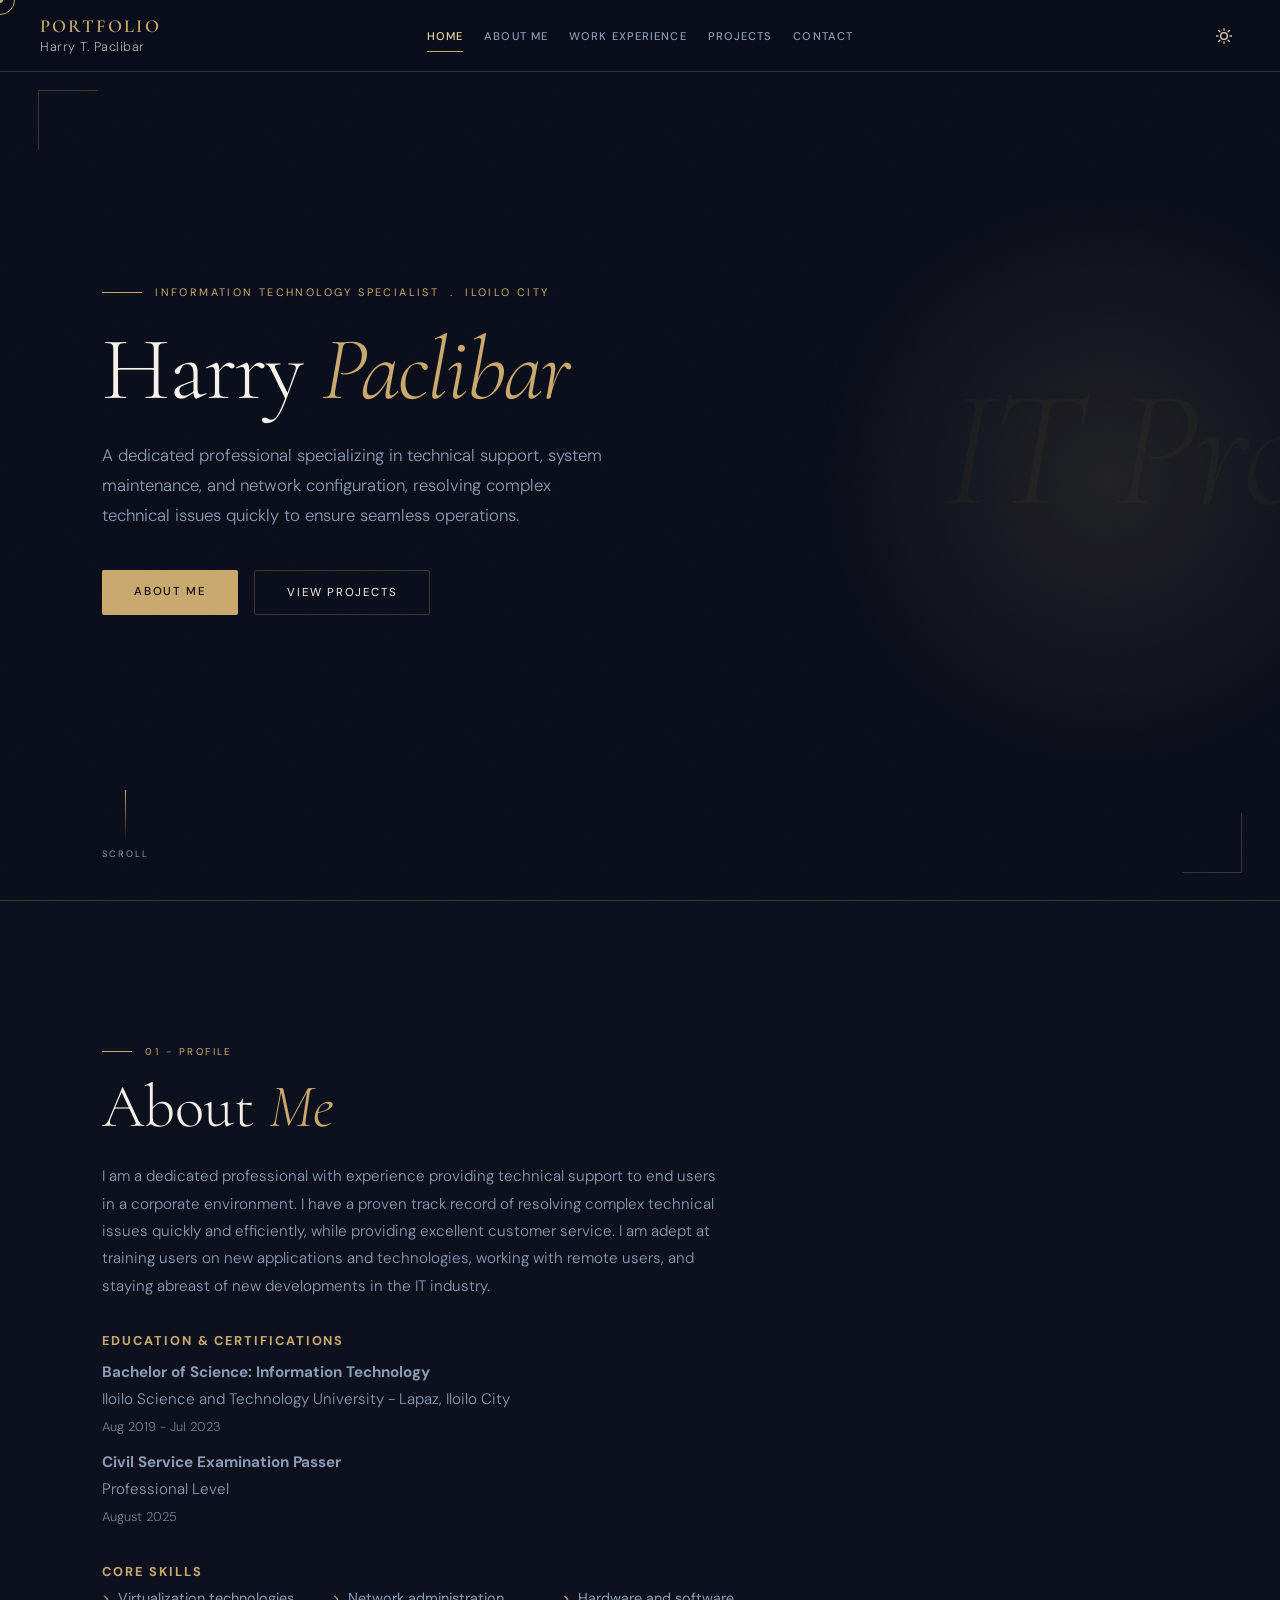
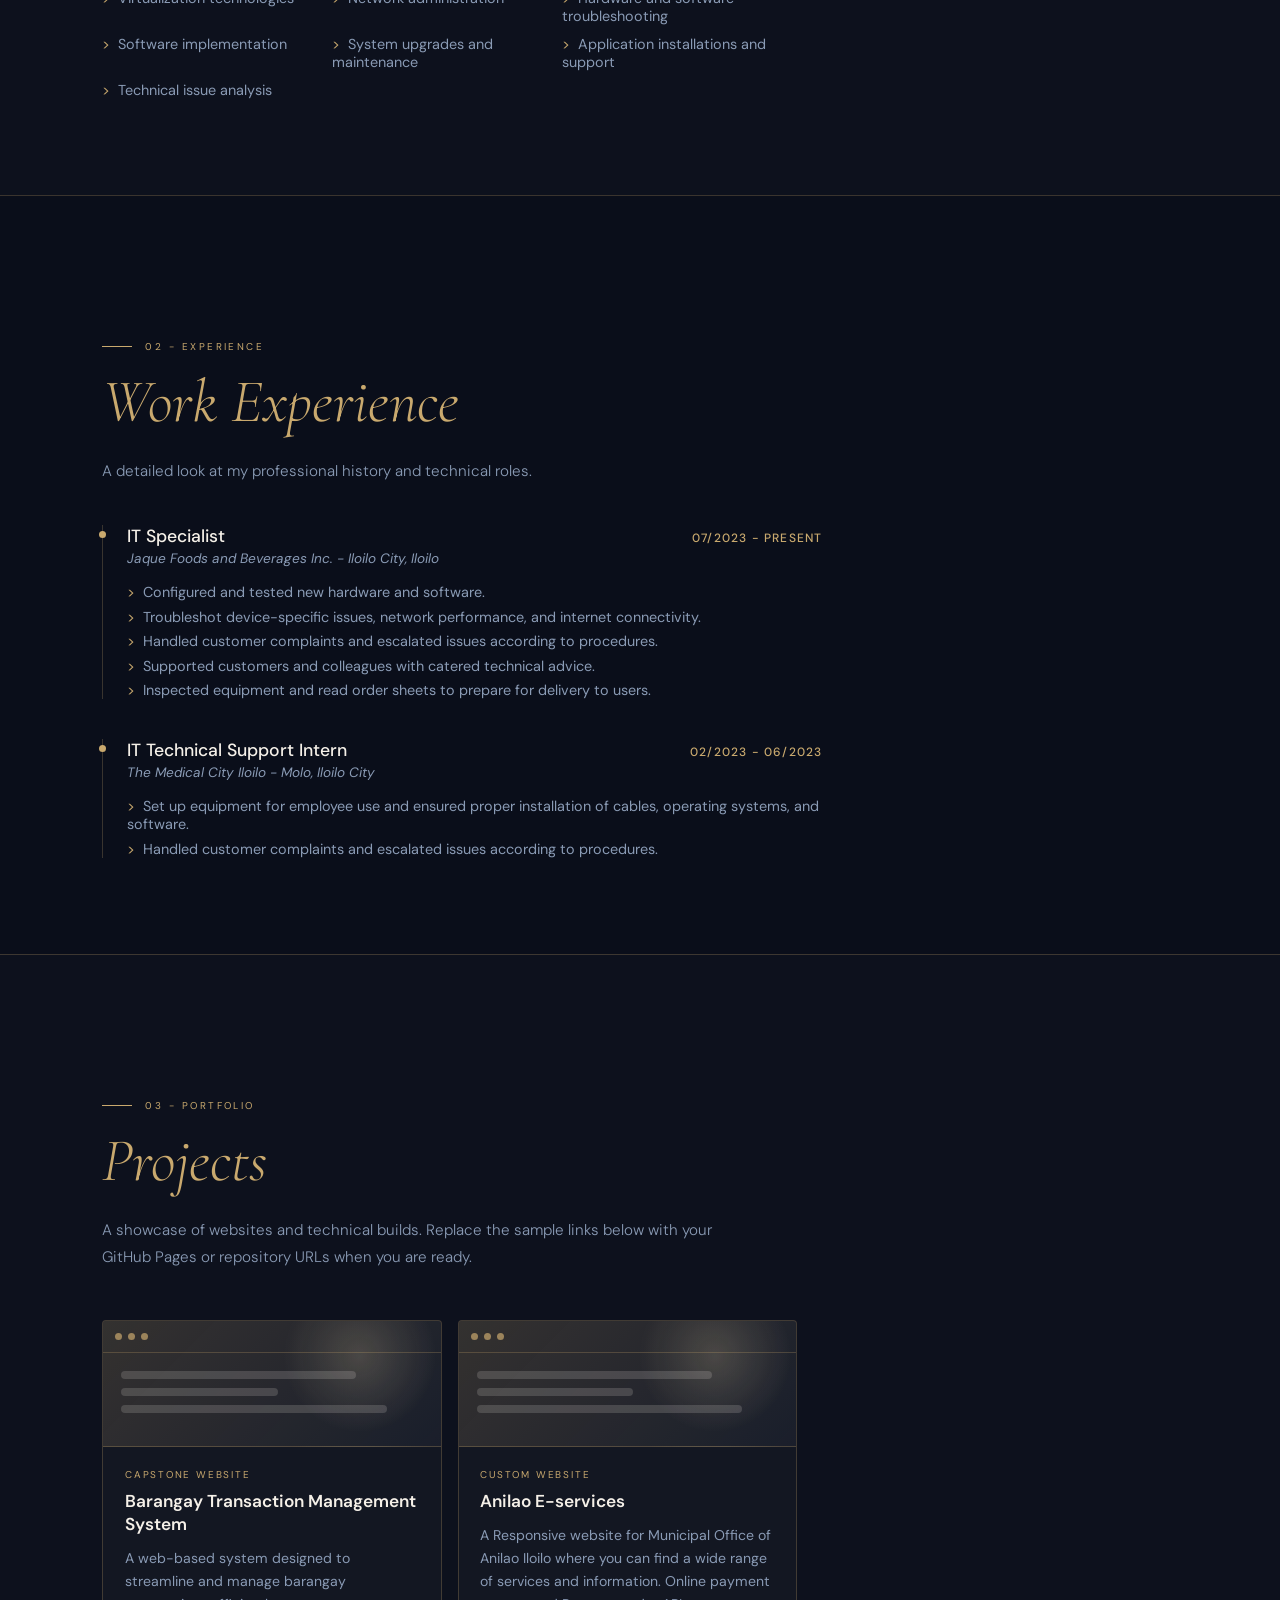
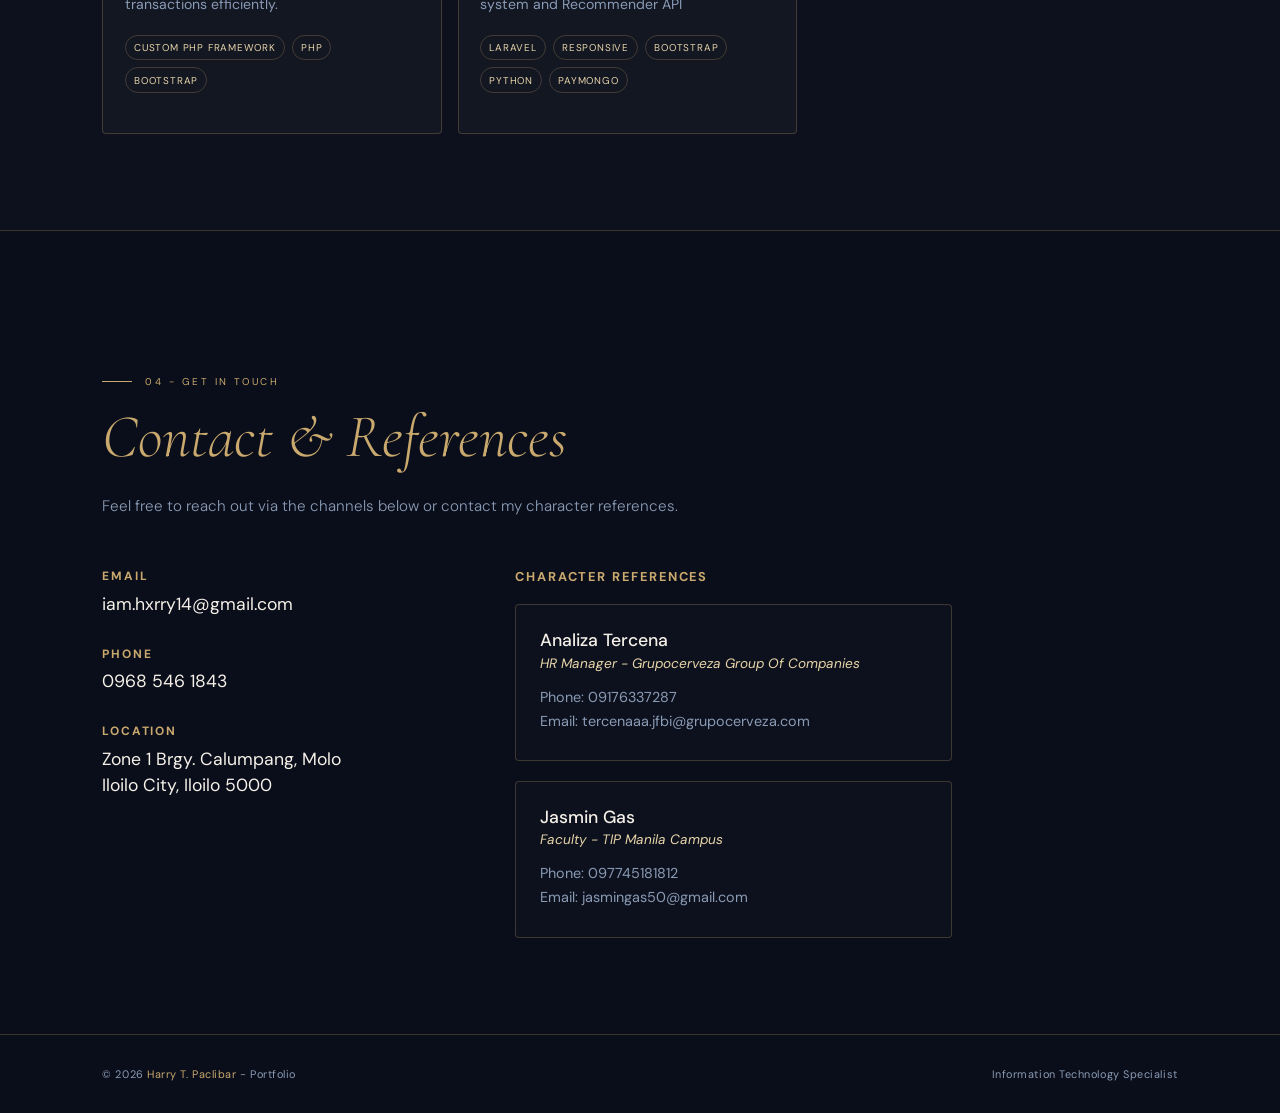
==== index.html @ 4acdf37c "Update Project section added some of my projects on the project section of my portfolio" ====
<!DOCTYPE html>
<html lang="en">
<head>
  <meta charset="UTF-8" />
  <meta name="viewport" content="width=device-width, initial-scale=1.0" />
  <title>Portfolio - Paclibar, Harry T.</title>
  <link rel="preconnect" href="https://fonts.googleapis.com">
  <link rel="preconnect" href="https://fonts.gstatic.com" crossorigin>
  <link href="https://fonts.googleapis.com/css2?family=Cormorant+Garamond:ital,wght@0,300;0,400;0,600;1,300;1,400&family=DM+Sans:wght@300;400;500;600&display=swap" rel="stylesheet" />
  <style>
    *, *::before, *::after { margin: 0; padding: 0; box-sizing: border-box; }

    :root {
      --navy: #0a0e1a;
      --deep: #111827;
      --gold: #c9a96e;
      --gold-lt: #e8d5aa;
      --cream: #f5f0e8;
      --muted: #8a9bb5;
      --line: rgba(201,169,110,0.25);
      --nav-bg: rgba(10,14,26,0.92);
      --drop-bg: rgba(13,18,32,0.98);
      --dropdown-hover: rgba(201,169,110,0.06);
      --mob-nav-bg: rgba(7,11,22,0.99);
      --nav-link-border: rgba(201,169,110,0.07);
      --mobile-drop-bg: rgba(255,255,255,0.025);
      --hero-glow: rgba(201,169,110,0.12);
      --bg-text: rgba(201,169,110,0.04);
      --btn-shadow: rgba(201,169,110,0.25);
      --sec-alt-bg: rgba(255,255,255,0.016);
      --card-bg: rgba(255,255,255,0.028);
      --nav-h: 72px;
    }

    [data-theme="light"] {
      --navy: #e8dcf5;
      --deep: #d9c8eb;
      --gold: #7b4bc4;
      --gold-lt: #9f75e3;
      --cream: #2d2442;
      --muted: #5b4e70;
      --line: rgba(123,75,196,0.25);
      --nav-bg: rgba(232,220,245,0.92);
      --drop-bg: rgba(240,230,250,0.98);
      --dropdown-hover: rgba(123,75,196,0.08);
      --mob-nav-bg: rgba(232,220,245,0.99);
      --nav-link-border: rgba(123,75,196,0.15);
      --mobile-drop-bg: rgba(123,75,196,0.04);
      --hero-glow: rgba(123,75,196,0.2);
      --bg-text: rgba(123,75,196,0.08);
      --btn-shadow: rgba(123,75,196,0.3);
      --sec-alt-bg: rgba(123,75,196,0.04);
      --card-bg: rgba(255,255,255,0.36);
    }

    html { scroll-behavior: smooth; }

    body {
      font-family: 'DM Sans', sans-serif;
      background: var(--navy);
      color: var(--cream);
      overflow-x: hidden;
      cursor: none;
      transition: background-color 0.4s ease, color 0.4s ease;
    }

    @media (pointer: fine) {
      .cursor-dot, .cursor-ring {
        position: fixed;
        top: 0;
        left: 0;
        border-radius: 50%;
        pointer-events: none;
        z-index: 9999;
        transform: translate(-50%, -50%);
        transition: transform .08s ease, opacity .3s, background 0.4s, border-color 0.4s;
      }
      .cursor-dot { width: 6px; height: 6px; background: var(--gold); }
      .cursor-ring {
        width: 30px;
        height: 30px;
        border: 1.5px solid var(--gold);
        transition: transform .18s ease, width .2s, height .2s, opacity .3s, border-color 0.4s;
      }
    }

    @media (pointer: coarse) {
      body { cursor: auto; }
      .cursor-dot, .cursor-ring { display: none; }
    }

    body::before {
      content: '';
      position: fixed;
      inset: 0;
      z-index: 0;
      background-image: url("data:image/svg+xml,%3Csvg viewBox='0 0 256 256' xmlns='http://www.w3.org/2000/svg'%3E%3Cfilter id='n'%3E%3CfeTurbulence type='fractalNoise' baseFrequency='0.9' numOctaves='4' stitchTiles='stitch'/%3E%3C/filter%3E%3Crect width='100%25' height='100%25' filter='url(%23n)' opacity='0.04'/%3E%3C/svg%3E");
      background-size: 200px 200px;
      pointer-events: none;
      opacity: .5;
    }

    nav {
      position: fixed;
      top: 0;
      left: 0;
      right: 0;
      z-index: 100;
      display: flex;
      align-items: center;
      justify-content: space-between;
      padding: 0 2.5rem;
      height: var(--nav-h);
      background: var(--nav-bg);
      backdrop-filter: blur(20px);
      -webkit-backdrop-filter: blur(20px);
      border-bottom: 1px solid var(--line);
      transition: box-shadow .3s, background-color 0.4s, border-color 0.4s;
      gap: 1rem;
    }

    nav.scrolled { box-shadow: 0 4px 40px rgba(0,0,0,.08); }

    .nav-logo {
      text-decoration: none;
      display: flex;
      flex-direction: column;
      justify-content: center;
      line-height: 1.3;
      flex: 1;
      flex-shrink: 0;
    }

    .nav-logo .logo-course {
      font-family: 'Cormorant Garamond', serif;
      font-size: 1.15rem;
      font-weight: 600;
      letter-spacing: .12em;
      color: var(--gold);
      text-transform: uppercase;
      transition: color 0.4s;
    }

    .nav-logo .logo-title {
      font-size: .8rem;
      font-weight: 300;
      letter-spacing: .04em;
      color: var(--cream);
      opacity: .7;
      white-space: nowrap;
      overflow: hidden;
      text-overflow: ellipsis;
      max-width: 360px;
      transition: color 0.4s;
    }

    .nav-links {
      display: flex;
      align-items: center;
      justify-content: center;
      list-style: none;
      gap: 0;
    }

    .nav-links li { position: relative; }

    .nav-links a, .nav-links button {
      font-family: 'DM Sans', sans-serif;
      font-size: .7rem;
      font-weight: 500;
      letter-spacing: .1em;
      text-transform: uppercase;
      text-decoration: none;
      color: var(--muted);
      background: none;
      border: none;
      padding: .5rem .65rem;
      cursor: none;
      transition: color .25s;
      white-space: nowrap;
      display: flex;
      align-items: center;
      gap: .28rem;
    }

    .nav-links a:hover, .nav-links button:hover, .nav-links a.active { color: var(--gold-lt); }

    .nav-links a::after {
      content: '';
      position: absolute;
      bottom: -1px;
      left: .65rem;
      right: .65rem;
      height: 1px;
      background: var(--gold);
      transform: scaleX(0);
      transform-origin: left;
      transition: transform .3s ease, background 0.4s;
    }

    .nav-links a:hover::after, .nav-links a.active::after { transform: scaleX(1); }

    .nav-actions {
      display: flex;
      align-items: center;
      justify-content: flex-end;
      gap: 1rem;
      flex: 1;
    }

    .theme-toggle {
      background: none;
      border: none;
      color: var(--gold-lt);
      cursor: none;
      display: flex;
      align-items: center;
      justify-content: center;
      padding: .5rem;
      border-radius: 50%;
      transition: all .3s ease;
      -webkit-tap-highlight-color: transparent;
    }

    .theme-toggle:hover { color: var(--gold); background: var(--dropdown-hover); }
    [data-theme="light"] .sun-icon { display: none; }
    [data-theme="light"] .moon-icon { display: block; }
    :root:not([data-theme="light"]) .sun-icon { display: block; }
    :root:not([data-theme="light"]) .moon-icon { display: none; }

    .hamburger {
      display: none;
      flex-direction: column;
      gap: 5px;
      cursor: none;
      padding: .6rem .4rem;
      background: none;
      border: none;
      flex-shrink: 0;
      -webkit-tap-highlight-color: transparent;
    }

    .hamburger span {
      display: block;
      width: 24px;
      height: 1.5px;
      background: var(--gold-lt);
      transition: all .3s ease, background 0.4s;
    }

    .hamburger.open span:nth-child(1) { transform: translateY(6.5px) rotate(45deg); }
    .hamburger.open span:nth-child(2) { opacity: 0; transform: scaleX(0); }
    .hamburger.open span:nth-child(3) { transform: translateY(-6.5px) rotate(-45deg); }

    #home {
      position: relative;
      z-index: 1;
      min-height: 100vh;
      display: flex;
      flex-direction: column;
      justify-content: center;
      align-items: flex-start;
      padding: 0 8vw;
      overflow: hidden;
    }

    #home::after {
      content: '';
      position: absolute;
      top: 20%;
      right: -10%;
      width: 600px;
      height: 600px;
      background: radial-gradient(circle, var(--hero-glow) 0%, transparent 70%);
      border-radius: 50%;
      pointer-events: none;
      animation: float 8s ease-in-out infinite;
      transition: background 0.4s;
    }

    @keyframes float {
      0%, 100% { transform: translateY(0); }
      50% { transform: translateY(-30px); }
    }

    .hero-bg-text {
      position: absolute;
      right: -2vw;
      top: 50%;
      transform: translateY(-50%);
      font-family: 'Cormorant Garamond', serif;
      font-size: clamp(5rem, 13vw, 14rem);
      font-weight: 300;
      font-style: italic;
      color: var(--bg-text);
      white-space: nowrap;
      pointer-events: none;
      user-select: none;
      letter-spacing: -.02em;
      line-height: 1;
      transition: color 0.4s;
    }

    .hero-tag, .section-label {
      font-size: .68rem;
      letter-spacing: .22em;
      text-transform: uppercase;
      color: var(--gold);
      display: flex;
      align-items: center;
      gap: .8rem;
      transition: color 0.4s;
    }

    .hero-tag {
      margin-bottom: 1.5rem;
      opacity: 0;
      animation: fadeUp .8s .4s forwards;
    }

    .hero-tag::before, .section-label::before {
      content: '';
      display: block;
      width: 40px;
      height: 1px;
      background: var(--gold);
      transition: background 0.4s;
    }

    .section-label {
      font-size: .62rem;
      letter-spacing: .25em;
      margin-bottom: 1rem;
    }

    .section-label::before { width: 30px; }

    .hero-name {
      font-family: 'Cormorant Garamond', serif;
      font-size: clamp(3rem, 7vw, 6.5rem);
      font-weight: 300;
      line-height: 1.05;
      letter-spacing: -.02em;
      opacity: 0;
      animation: fadeUp .9s .55s forwards;
    }

    .hero-name em, .section-title em { font-style: italic; color: var(--gold); transition: color 0.4s; }

    .hero-sub, .section-body {
      color: var(--muted);
      font-weight: 300;
      line-height: 1.8;
      transition: color 0.4s;
    }

    .hero-sub {
      font-size: clamp(.88rem, 1.5vw, 1.05rem);
      margin-top: 1.4rem;
      max-width: 520px;
      opacity: 0;
      animation: fadeUp .9s .7s forwards;
    }

    .hero-cta {
      margin-top: 2.5rem;
      display: flex;
      gap: 1rem;
      flex-wrap: wrap;
      opacity: 0;
      animation: fadeUp .9s .85s forwards;
    }

    .btn-primary, .btn-ghost, .project-link {
      font-family: 'DM Sans', sans-serif;
      font-size: .72rem;
      letter-spacing: .14em;
      text-transform: uppercase;
      text-decoration: none;
      border-radius: 2px;
      transition: all .3s;
      cursor: none;
      -webkit-tap-highlight-color: transparent;
    }

    .btn-primary, .btn-ghost { padding: .85rem 2rem; }
    .btn-primary { background: var(--gold); color: var(--navy); font-weight: 500; }
    .btn-primary:hover { background: var(--gold-lt); transform: translateY(-2px); box-shadow: 0 8px 30px var(--btn-shadow); }
    .btn-ghost { border: 1px solid var(--line); color: var(--cream); font-weight: 400; }
    .btn-ghost:hover { border-color: var(--gold); color: var(--gold); transform: translateY(-2px); }

    .scroll-hint {
      position: absolute;
      bottom: 2.5rem;
      left: 8vw;
      display: flex;
      flex-direction: column;
      align-items: center;
      gap: .5rem;
      opacity: 0;
      animation: fadeUp .8s 1.2s forwards;
    }

    .scroll-hint span {
      font-size: .58rem;
      letter-spacing: .2em;
      color: var(--muted);
      text-transform: uppercase;
      transition: color 0.4s;
    }

    .scroll-line {
      width: 1px;
      height: 50px;
      background: linear-gradient(to bottom, var(--gold), transparent);
      animation: scrollPulse 2s ease-in-out infinite;
      transition: background 0.4s;
    }

    @keyframes scrollPulse {
      0%, 100% { opacity: .4; }
      50% { opacity: 1; }
    }

    .corner {
      position: absolute;
      width: 60px;
      height: 60px;
      border-color: var(--line);
      border-style: solid;
      border-width: 0;
      transition: border-color 0.4s;
    }

    .corner-tl { top: 90px; left: 3vw; border-top-width: 1px; border-left-width: 1px; }
    .corner-br { bottom: 3vh; right: 3vw; border-bottom-width: 1px; border-right-width: 1px; }

    @keyframes fadeUp {
      from { opacity: 0; transform: translateY(24px); }
      to { opacity: 1; transform: translateY(0); }
    }

    section:not(#home) {
      position: relative;
      z-index: 1;
      min-height: 75vh;
      padding: 9rem 8vw 6rem;
      display: flex;
      flex-direction: column;
      justify-content: center;
      border-top: 1px solid var(--line);
      transition: border-color 0.4s;
    }

    section:nth-of-type(even) { background: var(--sec-alt-bg); transition: background 0.4s; }

    .section-title {
      font-family: 'Cormorant Garamond', serif;
      font-size: clamp(2rem, 5vw, 3.8rem);
      font-weight: 300;
      line-height: 1.1;
      color: var(--cream);
      transition: color 0.4s;
    }

    .section-body {
      font-size: .95rem;
      max-width: 620px;
      margin-top: 1.4rem;
    }

    .about-subsection { margin-top: 2rem; max-width: 680px; }

    .about-subheading {
      color: var(--gold);
      font-family: 'DM Sans', sans-serif;
      font-size: 0.8rem;
      letter-spacing: 0.15em;
      text-transform: uppercase;
      margin-bottom: 0.6rem;
      transition: color 0.4s;
    }

    .about-list {
      color: var(--muted);
      font-size: 0.9rem;
      list-style-type: none;
      display: grid;
      grid-template-columns: repeat(auto-fit, minmax(220px, 1fr));
      gap: 0.6rem;
      transition: color 0.4s;
    }

    .about-list li::before {
      content: '>';
      color: var(--gold);
      margin-right: 0.5rem;
    }

    .work-timeline {
      margin-top: 2.5rem;
      display: flex;
      flex-direction: column;
      gap: 2.5rem;
      max-width: 720px;
    }

    .work-item {
      border-left: 1px solid var(--line);
      padding-left: 1.5rem;
      position: relative;
      transition: border-color 0.4s;
    }

    .work-item::before {
      content: '';
      position: absolute;
      left: -4px;
      top: 6px;
      width: 7px;
      height: 7px;
      border-radius: 50%;
      background: var(--gold);
      transition: background 0.4s;
    }

    .work-header {
      display: flex;
      flex-wrap: wrap;
      justify-content: space-between;
      align-items: baseline;
      gap: 1rem;
      margin-bottom: 0.2rem;
    }

    .work-title {
      font-family: 'DM Sans', sans-serif;
      font-size: 1.1rem;
      color: var(--cream);
      font-weight: 500;
      transition: color 0.4s;
    }

    .work-date {
      font-size: 0.75rem;
      color: var(--gold);
      letter-spacing: 0.1em;
      text-transform: uppercase;
      font-weight: 500;
      transition: color 0.4s;
    }

    .work-company {
      font-size: 0.85rem;
      color: var(--muted);
      margin-bottom: 1rem;
      font-style: italic;
      transition: color 0.4s;
    }

    .work-tasks {
      list-style: none;
      color: var(--muted);
      font-size: 0.9rem;
      display: flex;
      flex-direction: column;
      gap: 0.4rem;
      transition: color 0.4s;
    }

    .work-tasks li::before { content: '>'; color: var(--gold); margin-right: 0.5rem; }

    .projects-intro {
      display: flex;
      flex-wrap: wrap;
      align-items: end;
      justify-content: space-between;
      gap: 1.5rem;
      max-width: 1050px;
    }

    .project-grid {
      width: 100%;
      max-width: 1050px;
      display: grid;
      grid-template-columns: repeat(3, minmax(0, 1fr));
      gap: 1rem;
      margin-top: 3rem;
    }

    .project-card {
      min-height: 320px;
      border: 1px solid var(--line);
      border-radius: 4px;
      background: var(--card-bg);
      overflow: hidden;
      display: flex;
      flex-direction: column;
      transition: border-color 0.35s, transform 0.35s, box-shadow 0.35s, background 0.4s;
    }

    .project-card:hover {
      transform: translateY(-5px);
      border-color: var(--gold);
      box-shadow: 0 18px 45px rgba(0,0,0,0.14);
    }

    .project-preview {
      min-height: 126px;
      border-bottom: 1px solid var(--line);
      position: relative;
      overflow: hidden;
      background:
        linear-gradient(135deg, rgba(201,169,110,0.18), rgba(138,155,181,0.06)),
        radial-gradient(circle at 76% 28%, rgba(232,213,170,0.2), transparent 28%);
    }

    [data-theme="light"] .project-preview {
      background:
        linear-gradient(135deg, rgba(123,75,196,0.16), rgba(91,78,112,0.08)),
        radial-gradient(circle at 76% 28%, rgba(159,117,227,0.22), transparent 28%);
    }

    .browser-bar {
      display: flex;
      gap: 6px;
      padding: 12px;
      border-bottom: 1px solid var(--line);
    }

    .browser-dot {
      width: 7px;
      height: 7px;
      border-radius: 50%;
      background: var(--gold);
      opacity: .7;
    }

    .project-lines {
      padding: 18px;
      display: grid;
      gap: 9px;
    }

    .project-lines span {
      display: block;
      height: 8px;
      border-radius: 999px;
      background: rgba(245,240,232,0.16);
    }

    [data-theme="light"] .project-lines span { background: rgba(45,36,66,0.14); }
    .project-lines span:nth-child(1) { width: 78%; }
    .project-lines span:nth-child(2) { width: 52%; }
    .project-lines span:nth-child(3) { width: 88%; }

    .project-content {
      padding: 1.35rem;
      display: flex;
      flex-direction: column;
      flex: 1;
    }

    .project-kicker {
      font-size: .62rem;
      letter-spacing: .18em;
      text-transform: uppercase;
      color: var(--gold);
      margin-bottom: .55rem;
    }

    .project-title {
      color: var(--cream);
      font-size: 1.08rem;
      font-weight: 600;
      margin-bottom: .65rem;
      line-height: 1.35;
      transition: color 0.4s;
    }

    .project-desc {
      color: var(--muted);
      font-size: .88rem;
      line-height: 1.65;
      flex: 1;
      transition: color 0.4s;
    }

    .project-tags {
      display: flex;
      flex-wrap: wrap;
      gap: .45rem;
      margin: 1.15rem 0;
    }

    .project-tags span {
      border: 1px solid var(--line);
      color: var(--gold-lt);
      font-size: .62rem;
      letter-spacing: .08em;
      text-transform: uppercase;
      padding: .32rem .5rem;
      border-radius: 999px;
    }

    .project-actions {
      display: flex;
      flex-wrap: wrap;
      gap: .75rem;
      margin-top: auto;
    }

    .project-link {
      padding: .65rem .85rem;
      border: 1px solid var(--line);
      color: var(--cream);
      font-size: .64rem;
    }

    .project-link:hover {
      border-color: var(--gold);
      color: var(--gold);
      transform: translateY(-2px);
    }

    .contact-grid {
      display: grid;
      gap: 3rem;
      margin-top: 3rem;
      max-width: 850px;
    }

    @media (min-width: 768px) {
      .contact-grid { grid-template-columns: 1fr 1.2fr; }
    }

    .contact-info {
      display: flex;
      flex-direction: column;
      gap: 1.8rem;
    }

    .contact-item {
      display: flex;
      flex-direction: column;
      gap: 0.4rem;
    }

    .contact-item strong {
      color: var(--gold);
      font-size: 0.75rem;
      letter-spacing: 0.15em;
      text-transform: uppercase;
      transition: color 0.4s;
    }

    .contact-item span, .contact-item a {
      color: var(--cream);
      font-size: 1.1rem;
      text-decoration: none;
      transition: color 0.4s;
      line-height: 1.5;
    }

    .contact-item a:hover { color: var(--gold-lt); }

    .references {
      display: flex;
      flex-direction: column;
      gap: 1.2rem;
    }

    .ref-card {
      padding: 1.5rem;
      border: 1px solid var(--line);
      border-radius: 4px;
      transition: border-color 0.4s, transform 0.3s, box-shadow 0.3s;
      background: var(--sec-alt-bg);
    }

    .ref-card:hover {
      border-color: var(--gold);
      transform: translateY(-3px);
      box-shadow: 0 10px 30px rgba(0,0,0,0.05);
    }

    .ref-name {
      color: var(--cream);
      font-family: 'DM Sans', sans-serif;
      font-size: 1.1rem;
      font-weight: 500;
      margin-bottom: 0.2rem;
      transition: color 0.4s;
    }

    .ref-title {
      color: var(--gold-lt);
      font-size: 0.85rem;
      font-style: italic;
      margin-bottom: 1rem;
      transition: color 0.4s;
    }

    .ref-detail {
      color: var(--muted);
      font-size: 0.9rem;
      margin-bottom: 0.4rem;
      transition: color 0.4s;
    }

    .ref-detail a { color: var(--muted); text-decoration: none; transition: color 0.4s; }
    .ref-detail a:hover { color: var(--gold); }

    footer {
      position: relative;
      z-index: 1;
      padding: 2rem 8vw;
      border-top: 1px solid var(--line);
      display: flex;
      justify-content: space-between;
      align-items: center;
      flex-wrap: wrap;
      gap: .75rem;
      transition: border-color 0.4s;
    }

    footer p {
      font-size: .68rem;
      color: var(--muted);
      letter-spacing: .05em;
      transition: color 0.4s;
    }

    .footer-gold { color: var(--gold); transition: color 0.4s; }

    @media (max-width: 1080px) {
      .project-grid { grid-template-columns: repeat(2, minmax(0, 1fr)); }
    }

    @media (max-width: 960px) {
      nav { padding: 0 1.25rem; }
      .nav-logo { flex: none; }
      .nav-logo .logo-title { max-width: 180px; }
      .nav-actions { flex: none; margin-left: auto; justify-content: flex-end; }
      .nav-links {
        position: absolute;
        top: var(--nav-h);
        left: 0;
        right: 0;
        flex-direction: column;
        align-items: stretch;
        background: var(--mob-nav-bg);
        backdrop-filter: blur(28px);
        -webkit-backdrop-filter: blur(28px);
        padding: 0.5rem 0 1.5rem;
        gap: 0;
        transform: translateY(-10px);
        opacity: 0;
        pointer-events: none;
        transition: transform .3s ease, opacity .3s ease, background 0.4s;
        border-bottom: 1px solid var(--line);
        box-shadow: 0 10px 40px rgba(0,0,0,0.1);
        max-height: calc(100vh - var(--nav-h));
        overflow-y: auto;
      }
      .nav-links.open {
        transform: translateY(0);
        opacity: 1;
        pointer-events: all;
      }
      .nav-links li { border-bottom: 1px solid var(--nav-link-border); transition: border-color 0.4s; }
      .nav-links a, .nav-links button {
        font-size: .82rem;
        padding: 1.05rem 1.8rem;
        cursor: pointer;
        width: 100%;
        justify-content: flex-start;
      }
      .nav-links a::after { display: none !important; }
      .hamburger { display: flex; }
      body { cursor: auto; }
      .theme-toggle, .nav-links a, .nav-links button, .hamburger, .btn-primary, .btn-ghost, .project-link { cursor: pointer; }
    }

    @media (max-width: 720px) {
      section:not(#home) { padding: 7rem 6vw 4.5rem; }
      #home { padding: 0 6vw; }
      .hero-cta { width: 100%; }
      .btn-primary, .btn-ghost { width: 100%; text-align: center; }
      .project-grid { grid-template-columns: 1fr; }
      .project-card { min-height: auto; }
      footer { align-items: flex-start; flex-direction: column; }
    }
  </style>
</head>
<body>
  <div class="cursor-dot" id="cursorDot"></div>
  <div class="cursor-ring" id="cursorRing"></div>

  <nav id="navbar">
    <a href="#home" class="nav-logo">
      <span class="logo-course">Portfolio</span>
      <span class="logo-title">Harry T. Paclibar</span>
    </a>

    <ul class="nav-links" id="navLinks">
      <li><a href="#home" class="active">Home</a></li>
      <li><a href="#about">About Me</a></li>
      <li><a href="#work">Work Experience</a></li>
      <li><a href="#projects">Projects</a></li>
      <li><a href="#contacts">Contact</a></li>
    </ul>

    <div class="nav-actions">
      <button id="themeToggle" class="theme-toggle" aria-label="Toggle light or dark theme">
        <svg class="sun-icon" xmlns="http://www.w3.org/2000/svg" width="16" height="16" viewBox="0 0 24 24" fill="none" stroke="currentColor" stroke-width="2" stroke-linecap="round" stroke-linejoin="round">
          <circle cx="12" cy="12" r="5"></circle>
          <line x1="12" y1="1" x2="12" y2="3"></line><line x1="12" y1="21" x2="12" y2="23"></line>
          <line x1="4.22" y1="4.22" x2="5.64" y2="5.64"></line><line x1="18.36" y1="18.36" x2="19.78" y2="19.78"></line>
          <line x1="1" y1="12" x2="3" y2="12"></line><line x1="21" y1="12" x2="23" y2="12"></line>
          <line x1="4.22" y1="19.78" x2="5.64" y2="18.36"></line><line x1="18.36" y1="5.64" x2="19.78" y2="4.22"></line>
        </svg>
        <svg class="moon-icon" xmlns="http://www.w3.org/2000/svg" width="16" height="16" viewBox="0 0 24 24" fill="none" stroke="currentColor" stroke-width="2" stroke-linecap="round" stroke-linejoin="round">
          <path d="M21 12.79A9 9 0 1 1 11.21 3 7 7 0 0 0 21 12.79z"></path>
        </svg>
      </button>

      <button class="hamburger" id="hamburger" aria-label="Toggle navigation" aria-expanded="false">
        <span></span><span></span><span></span>
      </button>
    </div>
  </nav>

  <section id="home">
    <div class="corner corner-tl"></div>
    <div class="corner corner-br"></div>
    <div class="hero-bg-text">IT Pro</div>

    <p class="hero-tag">Information Technology Specialist &nbsp;.&nbsp; Iloilo City</p>
    <h1 class="hero-name">Harry <em>Paclibar</em></h1>
    <p class="hero-sub">
      A dedicated professional specializing in technical support, system maintenance, and network configuration, resolving complex technical issues quickly to ensure seamless operations.
    </p>
    <div class="hero-cta">
      <a href="#about" class="btn-primary">About Me</a>
      <a href="#projects" class="btn-ghost">View Projects</a>
    </div>
    <div class="scroll-hint">
      <div class="scroll-line"></div>
      <span>Scroll</span>
    </div>
  </section>

  <section id="about">
    <p class="section-label">01 - Profile</p>
    <h2 class="section-title">About <em>Me</em></h2>
    <p class="section-body">
      I am a dedicated professional with experience providing technical support to end users in a corporate environment. I have a proven track record of resolving complex technical issues quickly and efficiently, while providing excellent customer service. I am adept at training users on new applications and technologies, working with remote users, and staying abreast of new developments in the IT industry.
    </p>

    <div class="about-subsection">
      <h3 class="about-subheading">Education & Certifications</h3>
      <p class="section-body" style="margin-top: 0; margin-bottom: 0.5rem;">
        <strong>Bachelor of Science: Information Technology</strong><br>
        Iloilo Science and Technology University - Lapaz, Iloilo City<br>
        <span style="font-size: 0.8rem; opacity: 0.8;">Aug 2019 - Jul 2023</span>
      </p>
      <p class="section-body" style="margin-top: 0;">
        <strong>Civil Service Examination Passer</strong><br>
        Professional Level<br>
        <span style="font-size: 0.8rem; opacity: 0.8;">August 2025</span>
      </p>
    </div>

    <div class="about-subsection">
      <h3 class="about-subheading">Core Skills</h3>
      <ul class="about-list">
        <li>Virtualization technologies</li>
        <li>Network administration</li>
        <li>Hardware and software troubleshooting</li>
        <li>Software implementation</li>
        <li>System upgrades and maintenance</li>
        <li>Application installations and support</li>
        <li>Technical issue analysis</li>
      </ul>
    </div>
  </section>

  <section id="work">
    <p class="section-label">02 - Experience</p>
    <h2 class="section-title"><em>Work Experience</em></h2>
    <p class="section-body">A detailed look at my professional history and technical roles.</p>

    <div class="work-timeline">
      <div class="work-item">
        <div class="work-header">
          <h3 class="work-title">IT Specialist</h3>
          <span class="work-date">07/2023 - Present</span>
        </div>
        <p class="work-company">Jaque Foods and Beverages Inc. - Iloilo City, Iloilo</p>
        <ul class="work-tasks">
          <li>Configured and tested new hardware and software.</li>
          <li>Troubleshot device-specific issues, network performance, and internet connectivity.</li>
          <li>Handled customer complaints and escalated issues according to procedures.</li>
          <li>Supported customers and colleagues with catered technical advice.</li>
          <li>Inspected equipment and read order sheets to prepare for delivery to users.</li>
        </ul>
      </div>

      <div class="work-item">
        <div class="work-header">
          <h3 class="work-title">IT Technical Support Intern</h3>
          <span class="work-date">02/2023 - 06/2023</span>
        </div>
        <p class="work-company">The Medical City Iloilo - Molo, Iloilo City</p>
        <ul class="work-tasks">
          <li>Set up equipment for employee use and ensured proper installation of cables, operating systems, and software.</li>
          <li>Handled customer complaints and escalated issues according to procedures.</li>
        </ul>
      </div>
    </div>
  </section>

  <section id="projects">
    <p class="section-label">03 - Portfolio</p>
    <div class="projects-intro">
      <div>
        <h2 class="section-title"><em>Projects</em></h2>
        <p class="section-body">A showcase of websites and technical builds. Replace the sample links below with your GitHub Pages or repository URLs when you are ready.</p>
      </div>
    </div>

    <div class="project-grid">
      <article class="project-card">
        <div class="project-preview" aria-hidden="true">
          <div class="browser-bar"><span class="browser-dot"></span><span class="browser-dot"></span><span class="browser-dot"></span></div>
          <div class="project-lines"><span></span><span></span><span></span></div>
        </div>
        <div class="project-content">
          <p class="project-kicker">Capstone Website</p>
          <h3 class="project-title">Barangay Transaction Management System</h3>
          <p class="project-desc">A web-based system designed to streamline and manage barangay transactions efficiently.</p>
          <div class="project-tags">
            <span>Custom PHP Framework</span><span>PHP</span><span>Bootstrap</span>
          </div>
        </div>
      </article>

      <article class="project-card">
        <div class="project-preview" aria-hidden="true">
          <div class="browser-bar"><span class="browser-dot"></span><span class="browser-dot"></span><span class="browser-dot"></span></div>
          <div class="project-lines"><span></span><span></span><span></span></div>
        </div>
        <div class="project-content">
          <p class="project-kicker">custom website</p>
          <h3 class="project-title">Anilao E-services</h3>
          <p class="project-desc">A Responsive website for Municipal Office of Anilao Iloilo where you can find a wide range of services and information. Online payment system and Recommender API </p>
          <div class="project-tags">
            <span>laravel</span><span>Responsive</span><span>Bootstrap</span><span>Python</span><span>Paymongo</span>
          </div>
        </div>
      </article>
    </div>
  </section>

  <section id="contacts">
    <p class="section-label">04 - Get in Touch</p>
    <h2 class="section-title"><em>Contact & References</em></h2>
    <p class="section-body">Feel free to reach out via the channels below or contact my character references.</p>

    <div class="contact-grid">
      <div class="contact-info">
        <div class="contact-item">
          <strong>Email</strong>
          <a href="mailto:iam.hxrry14@gmail.com">iam.hxrry14@gmail.com</a>
        </div>
        <div class="contact-item">
          <strong>Phone</strong>
          <span>0968 546 1843</span>
        </div>
        <div class="contact-item">
          <strong>Location</strong>
          <span>Zone 1 Brgy. Calumpang, Molo<br>Iloilo City, Iloilo 5000</span>
        </div>
      </div>

      <div class="references">
        <h3 class="about-subheading" style="margin-bottom: 0;">Character References</h3>

        <div class="ref-card">
          <h4 class="ref-name">Analiza Tercena</h4>
          <p class="ref-title">HR Manager - Grupocerveza Group Of Companies</p>
          <p class="ref-detail">Phone: 09176337287</p>
          <p class="ref-detail">Email: <a href="mailto:tercenaaa.jfbi@grupocerveza.com">tercenaaa.jfbi@grupocerveza.com</a></p>
        </div>

        <div class="ref-card">
          <h4 class="ref-name">Jasmin Gas</h4>
          <p class="ref-title">Faculty - TIP Manila Campus</p>
          <p class="ref-detail">Phone: 097745181812</p>
          <p class="ref-detail">Email: <a href="mailto:jasmingas50@gmail.com">jasmingas50@gmail.com</a></p>
        </div>
      </div>
    </div>
  </section>

  <footer>
    <p>&copy; 2026 <span class="footer-gold">Harry T. Paclibar</span> - Portfolio</p>
    <p>Information Technology Specialist</p>
  </footer>

  <script>
    const themeToggleBtn = document.getElementById('themeToggle');
    const htmlDoc = document.documentElement;
    const savedTheme = localStorage.getItem('portfolio-theme');

    if (savedTheme === 'light') {
      htmlDoc.setAttribute('data-theme', 'light');
    }

    themeToggleBtn.addEventListener('click', () => {
      if (htmlDoc.getAttribute('data-theme') === 'light') {
        htmlDoc.removeAttribute('data-theme');
        localStorage.setItem('portfolio-theme', 'dark');
      } else {
        htmlDoc.setAttribute('data-theme', 'light');
        localStorage.setItem('portfolio-theme', 'light');
      }
    });

    if (window.matchMedia('(pointer: fine)').matches) {
      const dot = document.getElementById('cursorDot');
      const ring = document.getElementById('cursorRing');
      let mx = 0, my = 0, rx = 0, ry = 0;

      document.addEventListener('mousemove', event => {
        mx = event.clientX;
        my = event.clientY;
        dot.style.left = mx + 'px';
        dot.style.top = my + 'px';
      });

      (function animateRing() {
        rx += (mx - rx) * .12;
        ry += (my - ry) * .12;
        ring.style.left = rx + 'px';
        ring.style.top = ry + 'px';
        requestAnimationFrame(animateRing);
      })();

      document.querySelectorAll('a, button').forEach(element => {
        element.addEventListener('mouseenter', () => {
          ring.style.width = '48px';
          ring.style.height = '48px';
          ring.style.opacity = '.5';
        });
        element.addEventListener('mouseleave', () => {
          ring.style.width = '30px';
          ring.style.height = '30px';
          ring.style.opacity = '1';
        });
      });
    }

    const navbar = document.getElementById('navbar');
    const sections = document.querySelectorAll('section[id]');
    const navAs = document.querySelectorAll('.nav-links a[href^="#"]');
    const ham = document.getElementById('hamburger');
    const navLinks = document.getElementById('navLinks');

    function updateActiveLink() {
      let current = 'home';
      sections.forEach(section => {
        if (window.scrollY >= section.offsetTop - 130) {
          current = section.id;
        }
      });
      navAs.forEach(anchor => {
        anchor.classList.toggle('active', anchor.getAttribute('href') === '#' + current);
      });
    }

    function closeMobileMenu() {
      navLinks.classList.remove('open');
      ham.classList.remove('open');
      ham.setAttribute('aria-expanded', 'false');
    }

    window.addEventListener('scroll', () => {
      navbar.classList.toggle('scrolled', window.scrollY > 40);
      updateActiveLink();
    }, { passive: true });

    ham.addEventListener('click', () => {
      const open = navLinks.classList.toggle('open');
      ham.classList.toggle('open', open);
      ham.setAttribute('aria-expanded', String(open));
    });

    navAs.forEach(anchor => anchor.addEventListener('click', closeMobileMenu));

    document.querySelectorAll('a[href^="#"]').forEach(anchor => {
      anchor.addEventListener('click', event => {
        const href = anchor.getAttribute('href');
        const target = document.querySelector(href);

        if (target) {
          event.preventDefault();
          const navH = parseInt(getComputedStyle(document.documentElement).getPropertyValue('--nav-h'), 10) || 72;
          window.scrollTo({ top: target.offsetTop - navH, behavior: 'smooth' });
        }
      });
    });

    updateActiveLink();
  </script>
</body>
</html>
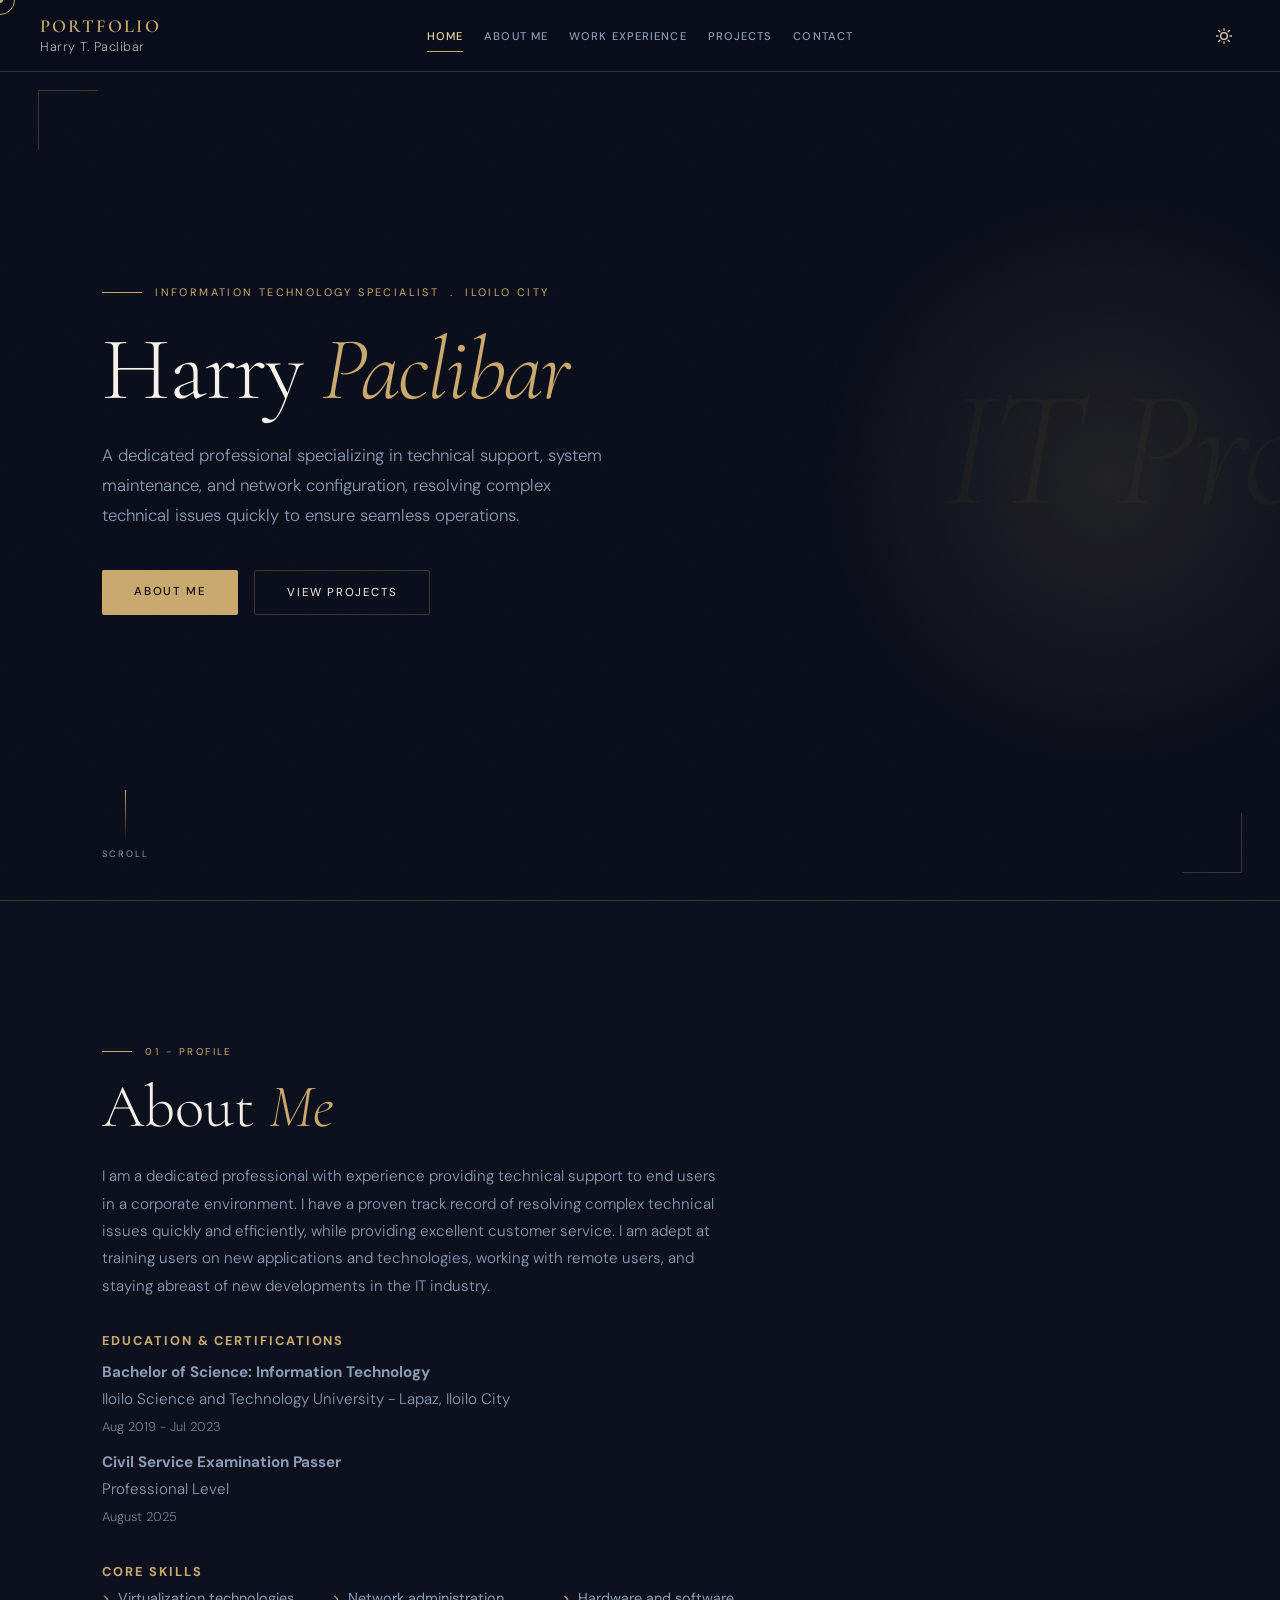
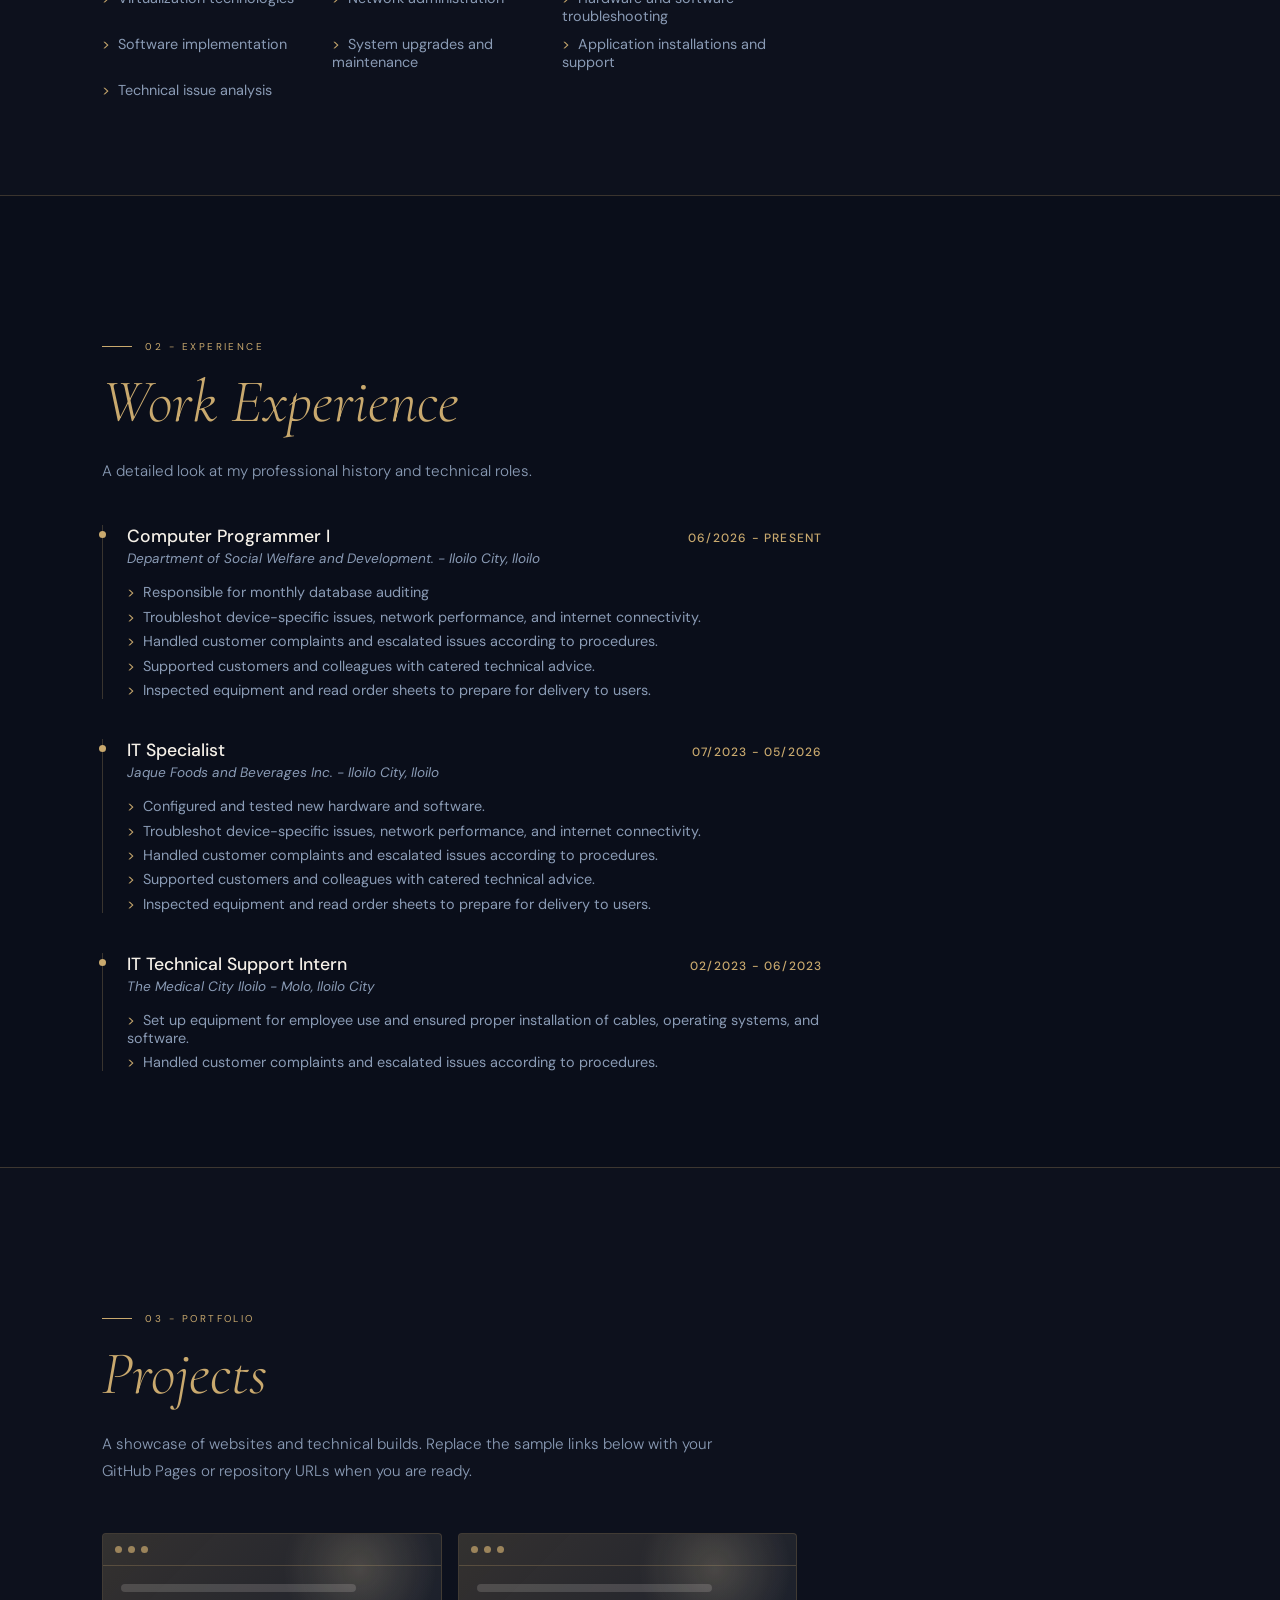
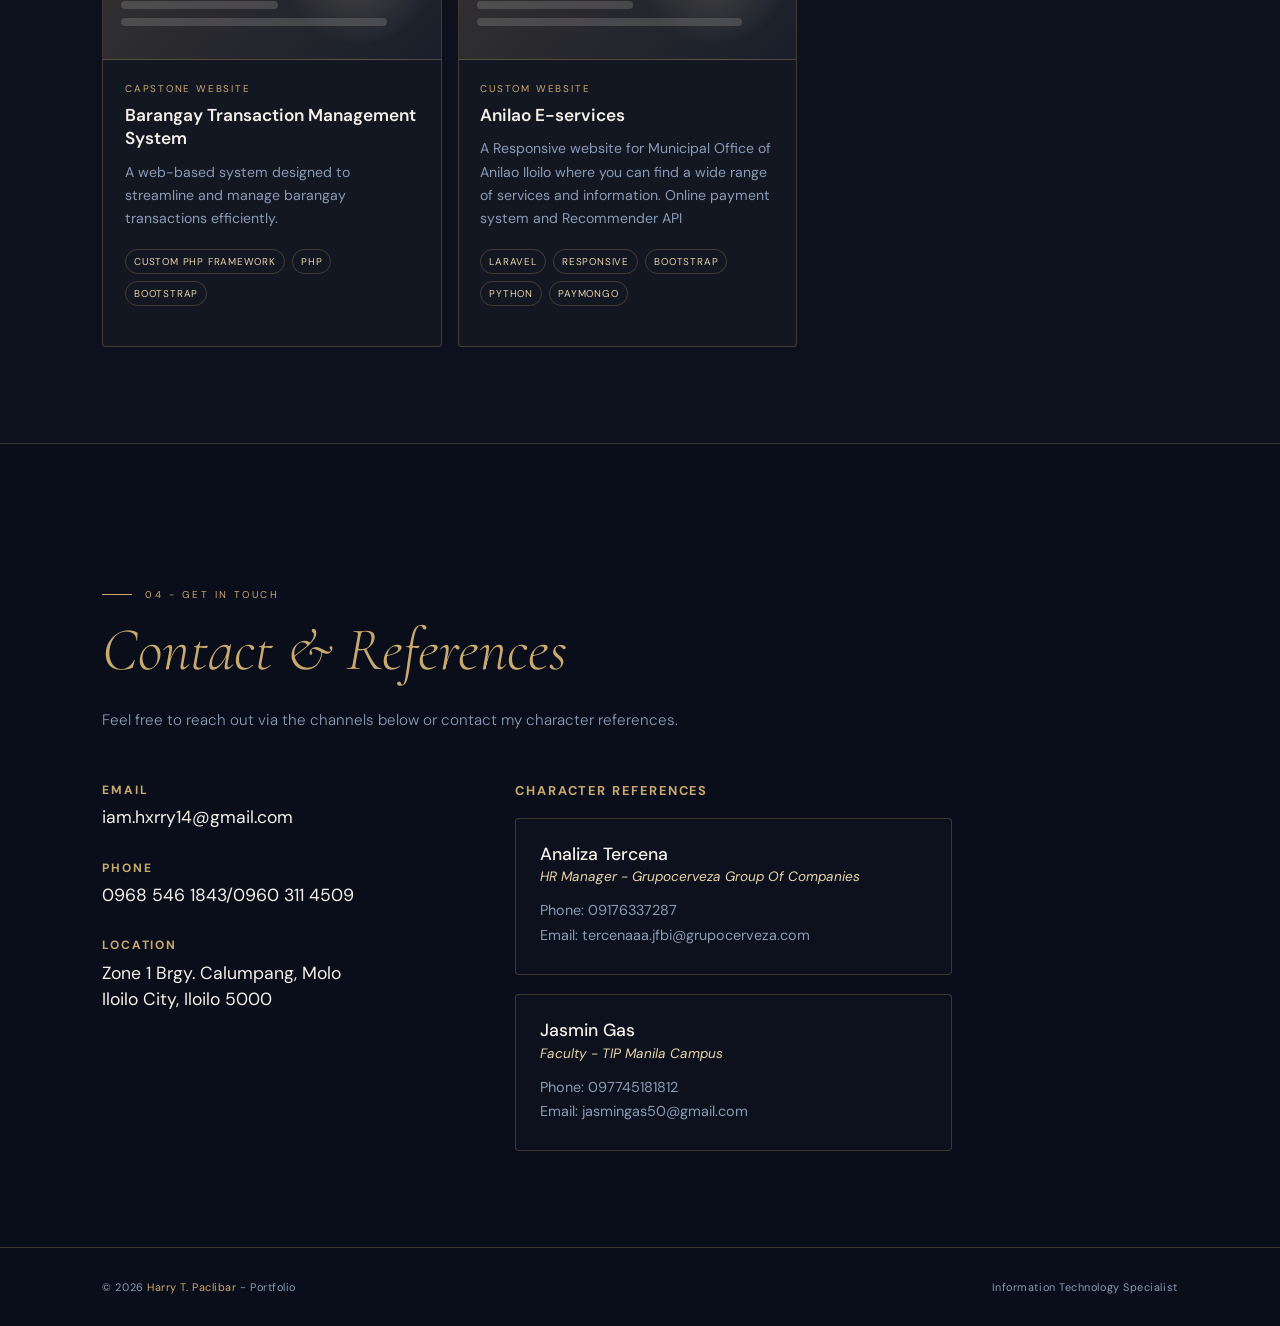
==== commit ee335a84: "Modify work experience and contact details in index.html Updated work experience section with new jo" ====
--- a/index.html
+++ b/index.html
@@ -992,10 +992,26 @@
     <p class="section-body">A detailed look at my professional history and technical roles.</p>
 
     <div class="work-timeline">
+
+<div class="work-item">
+        <div class="work-header">
+          <h3 class="work-title">Computer Programmer I</h3>
+          <span class="work-date">06/2026 - Present</span>
+        </div>
+        <p class="work-company">Department of Social Welfare and Development. - Iloilo City, Iloilo</p>
+        <ul class="work-tasks">
+          <li>Responsible for monthly database auditing</li>
+          <li>Troubleshot device-specific issues, network performance, and internet connectivity.</li>
+          <li>Handled customer complaints and escalated issues according to procedures.</li>
+          <li>Supported customers and colleagues with catered technical advice.</li>
+          <li>Inspected equipment and read order sheets to prepare for delivery to users.</li>
+        </ul>
+      </div>
+      
       <div class="work-item">
         <div class="work-header">
           <h3 class="work-title">IT Specialist</h3>
-          <span class="work-date">07/2023 - Present</span>
+          <span class="work-date">07/2023 - 05/2026</span>
         </div>
         <p class="work-company">Jaque Foods and Beverages Inc. - Iloilo City, Iloilo</p>
         <ul class="work-tasks">
@@ -1076,7 +1092,7 @@
         </div>
         <div class="contact-item">
           <strong>Phone</strong>
-          <span>0968 546 1843</span>
+          <span>0968 546 1843/0960 311 4509</span>
         </div>
         <div class="contact-item">
           <strong>Location</strong>
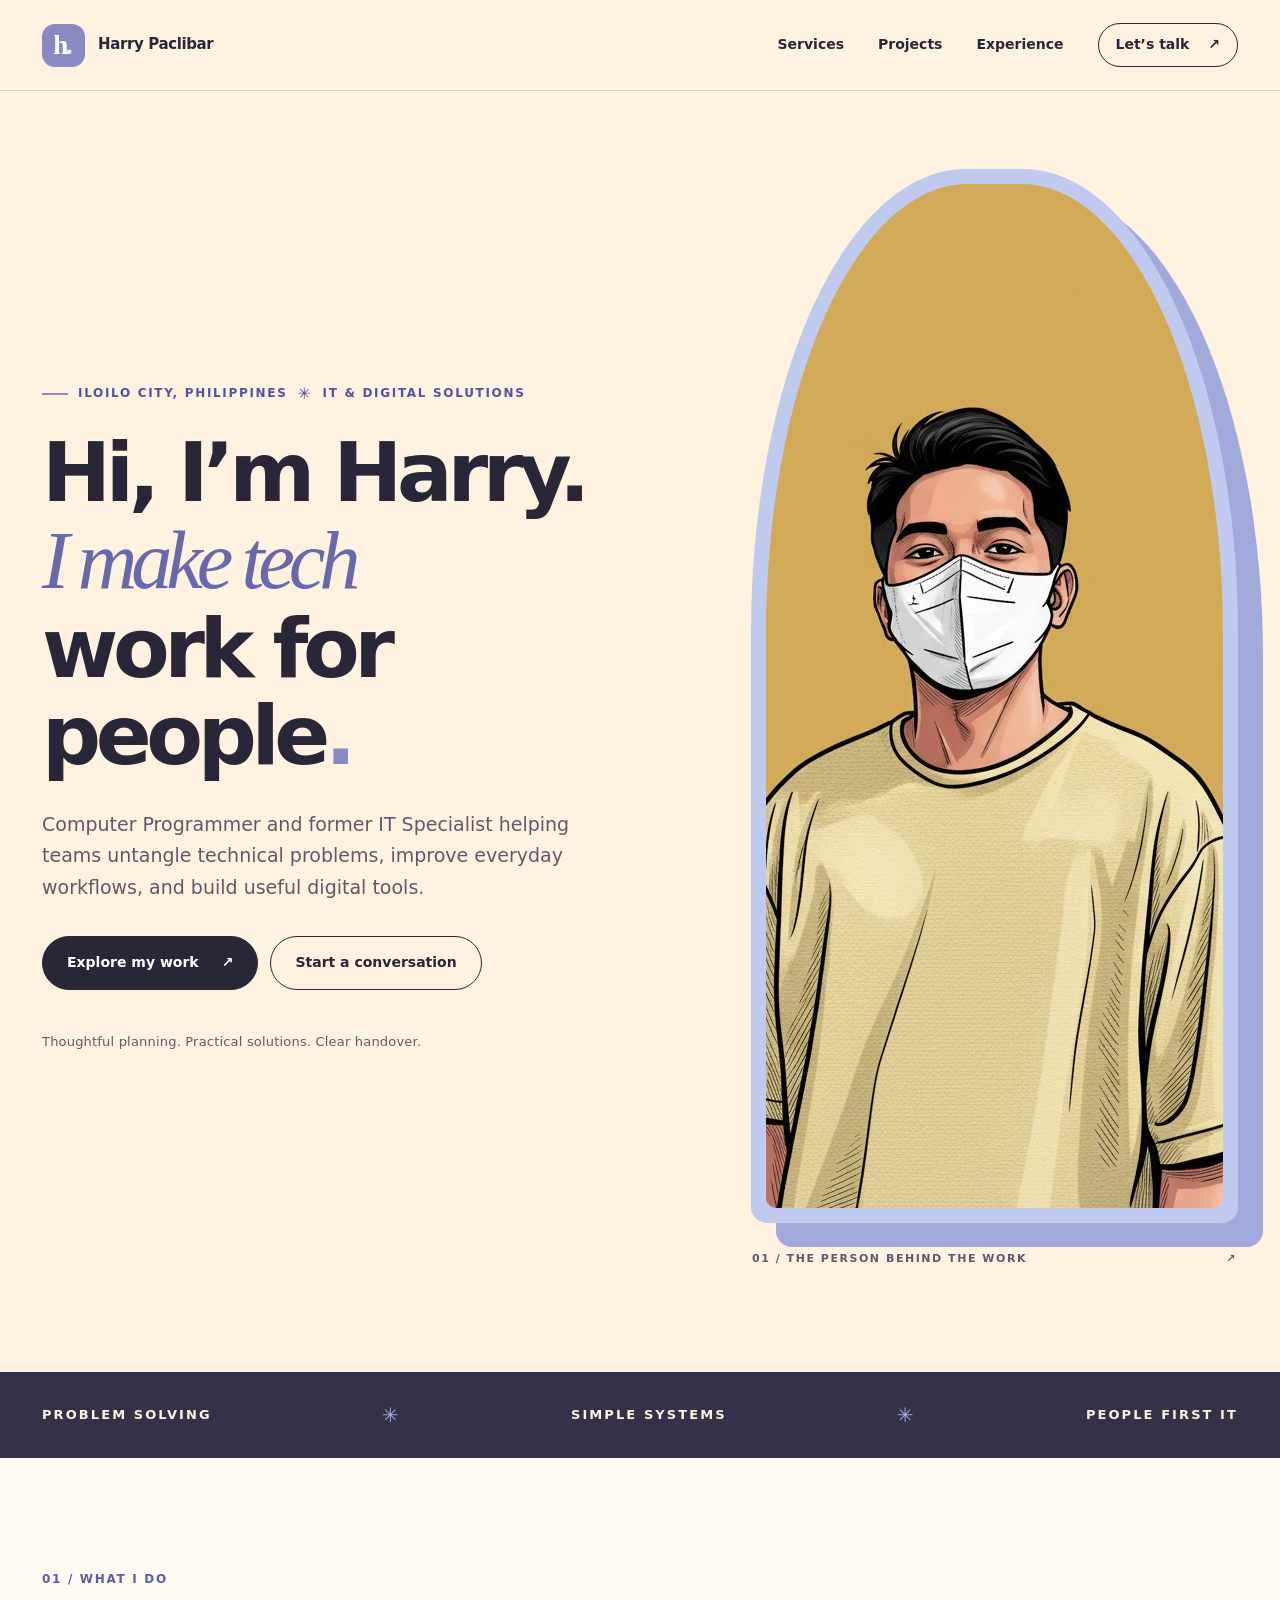
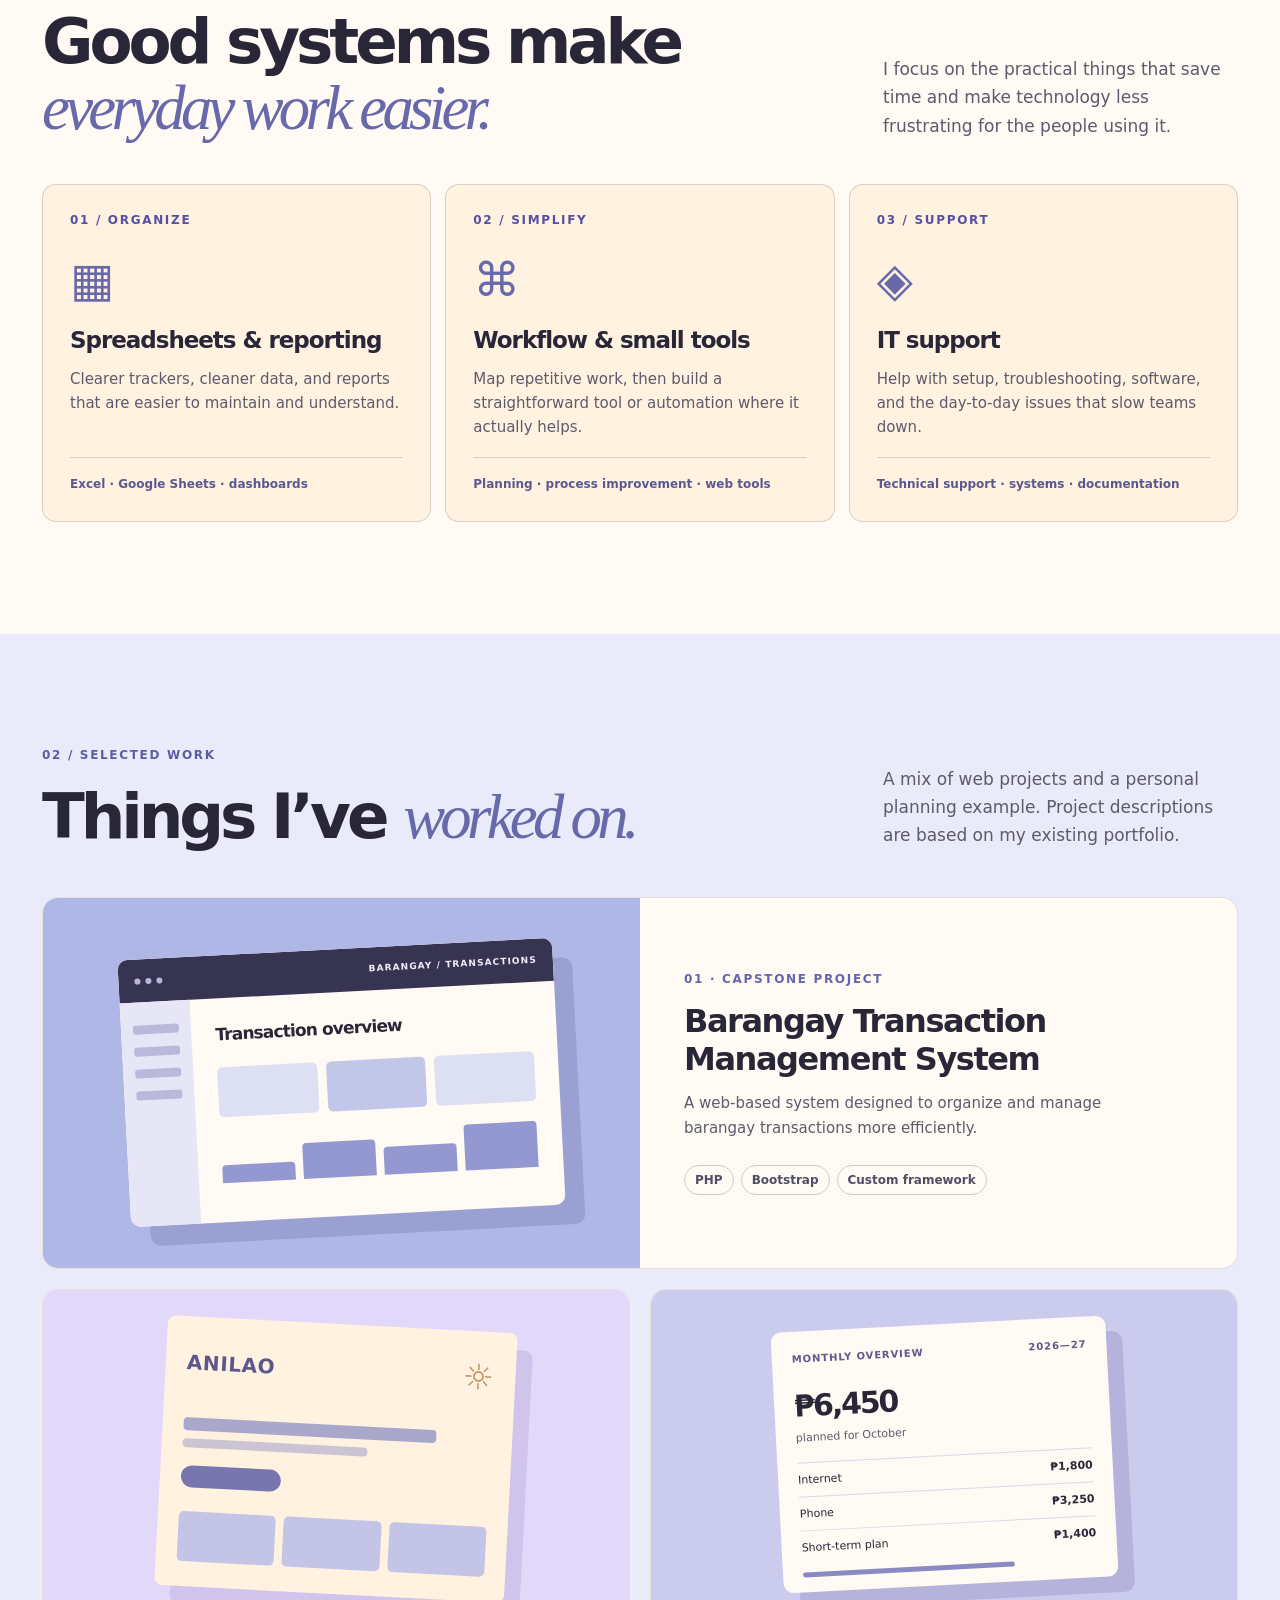
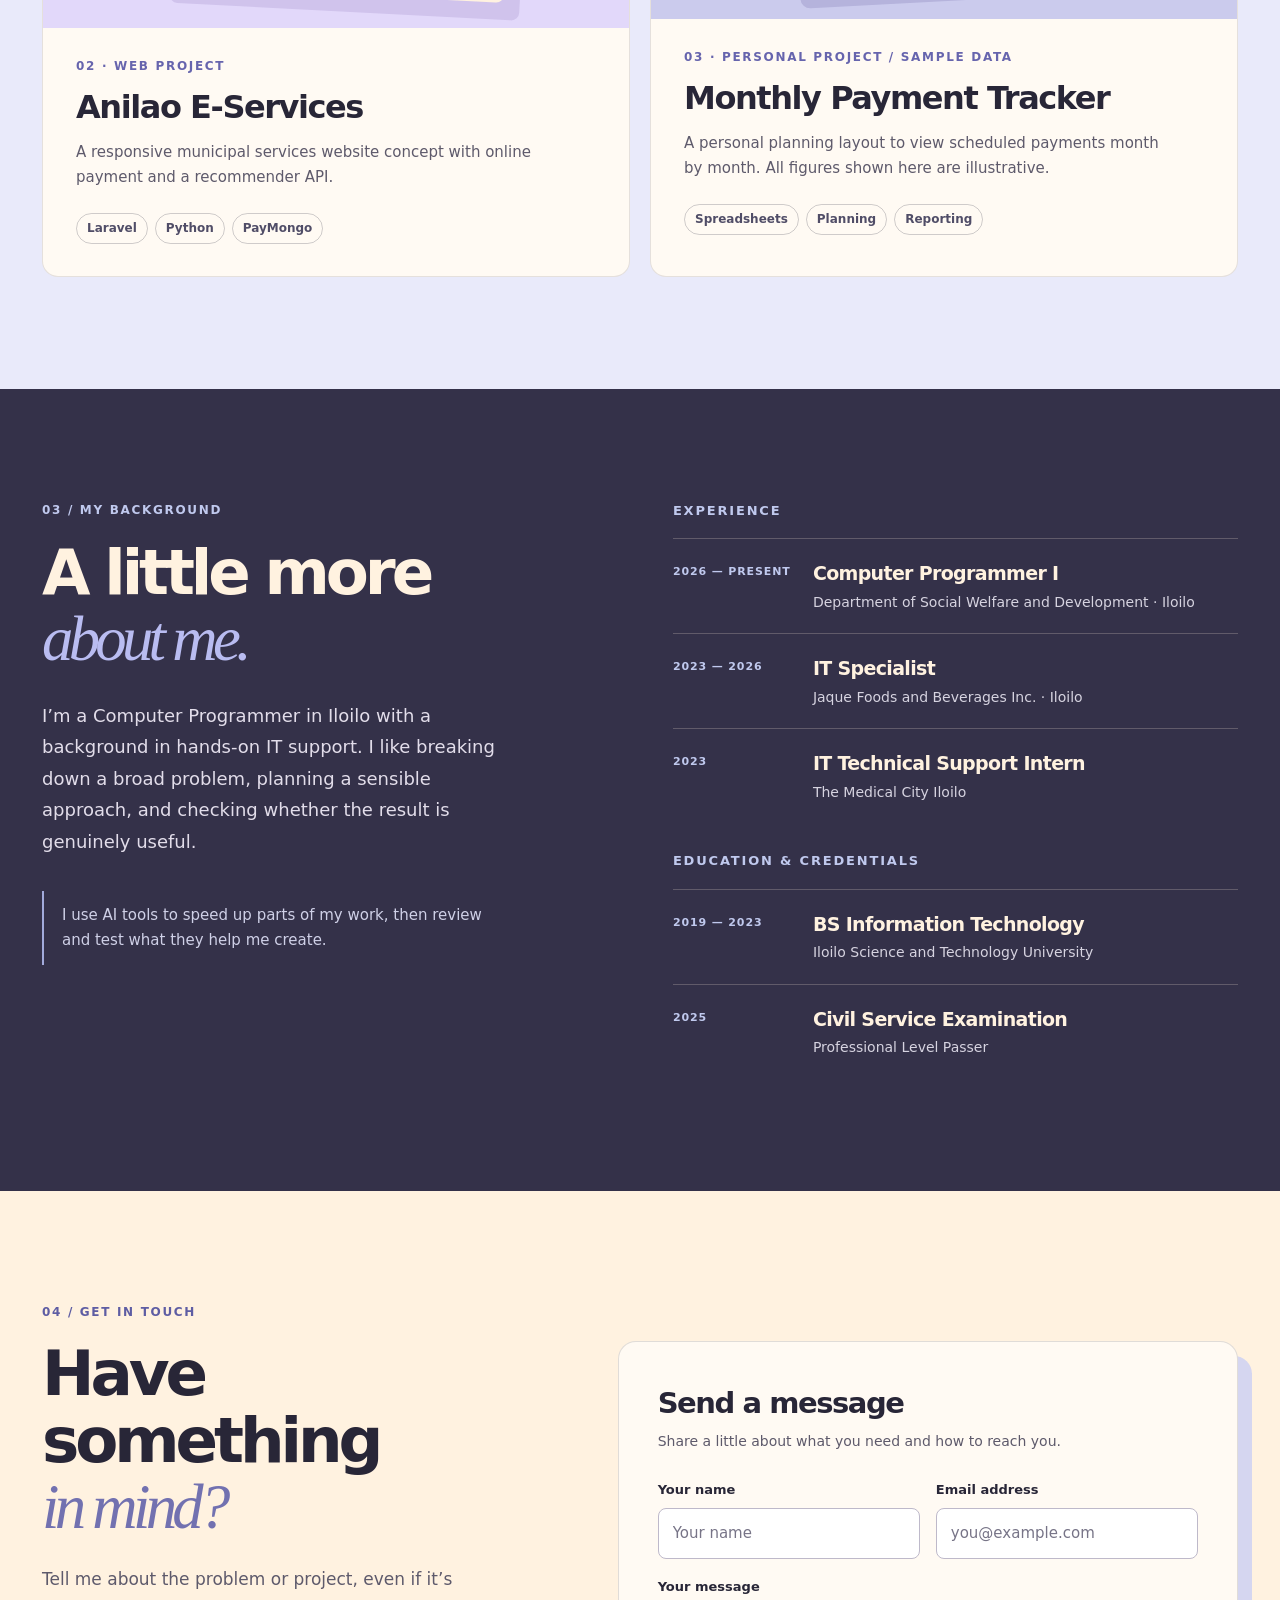
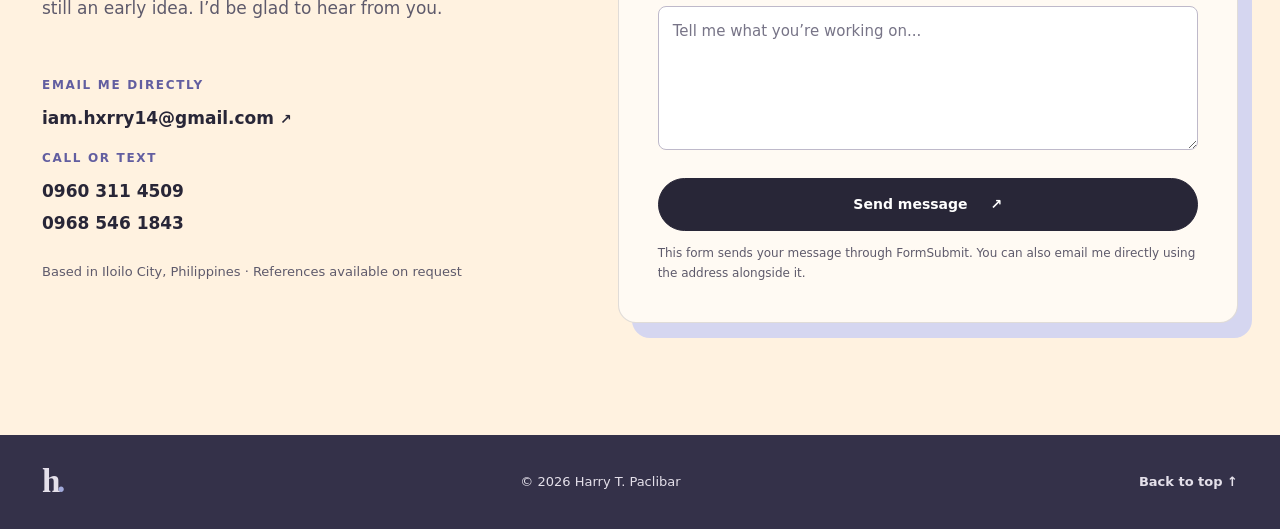
==== commit ba3a9745: "Revamp" ====
--- a/index.html
+++ b/index.html
@@ -1,1234 +1,68 @@
-<!DOCTYPE html>
+<!doctype html>
 <html lang="en">
 <head>
-  <meta charset="UTF-8" />
-  <meta name="viewport" content="width=device-width, initial-scale=1.0" />
-  <title>Portfolio - Paclibar, Harry T.</title>
-  <link rel="preconnect" href="https://fonts.googleapis.com">
-  <link rel="preconnect" href="https://fonts.gstatic.com" crossorigin>
-  <link href="https://fonts.googleapis.com/css2?family=Cormorant+Garamond:ital,wght@0,300;0,400;0,600;1,300;1,400&family=DM+Sans:wght@300;400;500;600&display=swap" rel="stylesheet" />
-  <style>
-    *, *::before, *::after { margin: 0; padding: 0; box-sizing: border-box; }
-
-    :root {
-      --navy: #0a0e1a;
-      --deep: #111827;
-      --gold: #c9a96e;
-      --gold-lt: #e8d5aa;
-      --cream: #f5f0e8;
-      --muted: #8a9bb5;
-      --line: rgba(201,169,110,0.25);
-      --nav-bg: rgba(10,14,26,0.92);
-      --drop-bg: rgba(13,18,32,0.98);
-      --dropdown-hover: rgba(201,169,110,0.06);
-      --mob-nav-bg: rgba(7,11,22,0.99);
-      --nav-link-border: rgba(201,169,110,0.07);
-      --mobile-drop-bg: rgba(255,255,255,0.025);
-      --hero-glow: rgba(201,169,110,0.12);
-      --bg-text: rgba(201,169,110,0.04);
-      --btn-shadow: rgba(201,169,110,0.25);
-      --sec-alt-bg: rgba(255,255,255,0.016);
-      --card-bg: rgba(255,255,255,0.028);
-      --nav-h: 72px;
-    }
-
-    [data-theme="light"] {
-      --navy: #e8dcf5;
-      --deep: #d9c8eb;
-      --gold: #7b4bc4;
-      --gold-lt: #9f75e3;
-      --cream: #2d2442;
-      --muted: #5b4e70;
-      --line: rgba(123,75,196,0.25);
-      --nav-bg: rgba(232,220,245,0.92);
-      --drop-bg: rgba(240,230,250,0.98);
-      --dropdown-hover: rgba(123,75,196,0.08);
-      --mob-nav-bg: rgba(232,220,245,0.99);
-      --nav-link-border: rgba(123,75,196,0.15);
-      --mobile-drop-bg: rgba(123,75,196,0.04);
-      --hero-glow: rgba(123,75,196,0.2);
-      --bg-text: rgba(123,75,196,0.08);
-      --btn-shadow: rgba(123,75,196,0.3);
-      --sec-alt-bg: rgba(123,75,196,0.04);
-      --card-bg: rgba(255,255,255,0.36);
-    }
-
-    html { scroll-behavior: smooth; }
-
-    body {
-      font-family: 'DM Sans', sans-serif;
-      background: var(--navy);
-      color: var(--cream);
-      overflow-x: hidden;
-      cursor: none;
-      transition: background-color 0.4s ease, color 0.4s ease;
-    }
-
-    @media (pointer: fine) {
-      .cursor-dot, .cursor-ring {
-        position: fixed;
-        top: 0;
-        left: 0;
-        border-radius: 50%;
-        pointer-events: none;
-        z-index: 9999;
-        transform: translate(-50%, -50%);
-        transition: transform .08s ease, opacity .3s, background 0.4s, border-color 0.4s;
-      }
-      .cursor-dot { width: 6px; height: 6px; background: var(--gold); }
-      .cursor-ring {
-        width: 30px;
-        height: 30px;
-        border: 1.5px solid var(--gold);
-        transition: transform .18s ease, width .2s, height .2s, opacity .3s, border-color 0.4s;
-      }
-    }
-
-    @media (pointer: coarse) {
-      body { cursor: auto; }
-      .cursor-dot, .cursor-ring { display: none; }
-    }
-
-    body::before {
-      content: '';
-      position: fixed;
-      inset: 0;
-      z-index: 0;
-      background-image: url("data:image/svg+xml,%3Csvg viewBox='0 0 256 256' xmlns='http://www.w3.org/2000/svg'%3E%3Cfilter id='n'%3E%3CfeTurbulence type='fractalNoise' baseFrequency='0.9' numOctaves='4' stitchTiles='stitch'/%3E%3C/filter%3E%3Crect width='100%25' height='100%25' filter='url(%23n)' opacity='0.04'/%3E%3C/svg%3E");
-      background-size: 200px 200px;
-      pointer-events: none;
-      opacity: .5;
-    }
-
-    nav {
-      position: fixed;
-      top: 0;
-      left: 0;
-      right: 0;
-      z-index: 100;
-      display: flex;
-      align-items: center;
-      justify-content: space-between;
-      padding: 0 2.5rem;
-      height: var(--nav-h);
-      background: var(--nav-bg);
-      backdrop-filter: blur(20px);
-      -webkit-backdrop-filter: blur(20px);
-      border-bottom: 1px solid var(--line);
-      transition: box-shadow .3s, background-color 0.4s, border-color 0.4s;
-      gap: 1rem;
-    }
-
-    nav.scrolled { box-shadow: 0 4px 40px rgba(0,0,0,.08); }
-
-    .nav-logo {
-      text-decoration: none;
-      display: flex;
-      flex-direction: column;
-      justify-content: center;
-      line-height: 1.3;
-      flex: 1;
-      flex-shrink: 0;
-    }
-
-    .nav-logo .logo-course {
-      font-family: 'Cormorant Garamond', serif;
-      font-size: 1.15rem;
-      font-weight: 600;
-      letter-spacing: .12em;
-      color: var(--gold);
-      text-transform: uppercase;
-      transition: color 0.4s;
-    }
-
-    .nav-logo .logo-title {
-      font-size: .8rem;
-      font-weight: 300;
-      letter-spacing: .04em;
-      color: var(--cream);
-      opacity: .7;
-      white-space: nowrap;
-      overflow: hidden;
-      text-overflow: ellipsis;
-      max-width: 360px;
-      transition: color 0.4s;
-    }
-
-    .nav-links {
-      display: flex;
-      align-items: center;
-      justify-content: center;
-      list-style: none;
-      gap: 0;
-    }
-
-    .nav-links li { position: relative; }
-
-    .nav-links a, .nav-links button {
-      font-family: 'DM Sans', sans-serif;
-      font-size: .7rem;
-      font-weight: 500;
-      letter-spacing: .1em;
-      text-transform: uppercase;
-      text-decoration: none;
-      color: var(--muted);
-      background: none;
-      border: none;
-      padding: .5rem .65rem;
-      cursor: none;
-      transition: color .25s;
-      white-space: nowrap;
-      display: flex;
-      align-items: center;
-      gap: .28rem;
-    }
-
-    .nav-links a:hover, .nav-links button:hover, .nav-links a.active { color: var(--gold-lt); }
-
-    .nav-links a::after {
-      content: '';
-      position: absolute;
-      bottom: -1px;
-      left: .65rem;
-      right: .65rem;
-      height: 1px;
-      background: var(--gold);
-      transform: scaleX(0);
-      transform-origin: left;
-      transition: transform .3s ease, background 0.4s;
-    }
-
-    .nav-links a:hover::after, .nav-links a.active::after { transform: scaleX(1); }
-
-    .nav-actions {
-      display: flex;
-      align-items: center;
-      justify-content: flex-end;
-      gap: 1rem;
-      flex: 1;
-    }
-
-    .theme-toggle {
-      background: none;
-      border: none;
-      color: var(--gold-lt);
-      cursor: none;
-      display: flex;
-      align-items: center;
-      justify-content: center;
-      padding: .5rem;
-      border-radius: 50%;
-      transition: all .3s ease;
-      -webkit-tap-highlight-color: transparent;
-    }
-
-    .theme-toggle:hover { color: var(--gold); background: var(--dropdown-hover); }
-    [data-theme="light"] .sun-icon { display: none; }
-    [data-theme="light"] .moon-icon { display: block; }
-    :root:not([data-theme="light"]) .sun-icon { display: block; }
-    :root:not([data-theme="light"]) .moon-icon { display: none; }
-
-    .hamburger {
-      display: none;
-      flex-direction: column;
-      gap: 5px;
-      cursor: none;
-      padding: .6rem .4rem;
-      background: none;
-      border: none;
-      flex-shrink: 0;
-      -webkit-tap-highlight-color: transparent;
-    }
-
-    .hamburger span {
-      display: block;
-      width: 24px;
-      height: 1.5px;
-      background: var(--gold-lt);
-      transition: all .3s ease, background 0.4s;
-    }
-
-    .hamburger.open span:nth-child(1) { transform: translateY(6.5px) rotate(45deg); }
-    .hamburger.open span:nth-child(2) { opacity: 0; transform: scaleX(0); }
-    .hamburger.open span:nth-child(3) { transform: translateY(-6.5px) rotate(-45deg); }
-
-    #home {
-      position: relative;
-      z-index: 1;
-      min-height: 100vh;
-      display: flex;
-      flex-direction: column;
-      justify-content: center;
-      align-items: flex-start;
-      padding: 0 8vw;
-      overflow: hidden;
-    }
-
-    #home::after {
-      content: '';
-      position: absolute;
-      top: 20%;
-      right: -10%;
-      width: 600px;
-      height: 600px;
-      background: radial-gradient(circle, var(--hero-glow) 0%, transparent 70%);
-      border-radius: 50%;
-      pointer-events: none;
-      animation: float 8s ease-in-out infinite;
-      transition: background 0.4s;
-    }
-
-    @keyframes float {
-      0%, 100% { transform: translateY(0); }
-      50% { transform: translateY(-30px); }
-    }
-
-    .hero-bg-text {
-      position: absolute;
-      right: -2vw;
-      top: 50%;
-      transform: translateY(-50%);
-      font-family: 'Cormorant Garamond', serif;
-      font-size: clamp(5rem, 13vw, 14rem);
-      font-weight: 300;
-      font-style: italic;
-      color: var(--bg-text);
-      white-space: nowrap;
-      pointer-events: none;
-      user-select: none;
-      letter-spacing: -.02em;
-      line-height: 1;
-      transition: color 0.4s;
-    }
-
-    .hero-tag, .section-label {
-      font-size: .68rem;
-      letter-spacing: .22em;
-      text-transform: uppercase;
-      color: var(--gold);
-      display: flex;
-      align-items: center;
-      gap: .8rem;
-      transition: color 0.4s;
-    }
-
-    .hero-tag {
-      margin-bottom: 1.5rem;
-      opacity: 0;
-      animation: fadeUp .8s .4s forwards;
-    }
-
-    .hero-tag::before, .section-label::before {
-      content: '';
-      display: block;
-      width: 40px;
-      height: 1px;
-      background: var(--gold);
-      transition: background 0.4s;
-    }
-
-    .section-label {
-      font-size: .62rem;
-      letter-spacing: .25em;
-      margin-bottom: 1rem;
-    }
-
-    .section-label::before { width: 30px; }
-
-    .hero-name {
-      font-family: 'Cormorant Garamond', serif;
-      font-size: clamp(3rem, 7vw, 6.5rem);
-      font-weight: 300;
-      line-height: 1.05;
-      letter-spacing: -.02em;
-      opacity: 0;
-      animation: fadeUp .9s .55s forwards;
-    }
-
-    .hero-name em, .section-title em { font-style: italic; color: var(--gold); transition: color 0.4s; }
-
-    .hero-sub, .section-body {
-      color: var(--muted);
-      font-weight: 300;
-      line-height: 1.8;
-      transition: color 0.4s;
-    }
-
-    .hero-sub {
-      font-size: clamp(.88rem, 1.5vw, 1.05rem);
-      margin-top: 1.4rem;
-      max-width: 520px;
-      opacity: 0;
-      animation: fadeUp .9s .7s forwards;
-    }
-
-    .hero-cta {
-      margin-top: 2.5rem;
-      display: flex;
-      gap: 1rem;
-      flex-wrap: wrap;
-      opacity: 0;
-      animation: fadeUp .9s .85s forwards;
-    }
-
-    .btn-primary, .btn-ghost, .project-link {
-      font-family: 'DM Sans', sans-serif;
-      font-size: .72rem;
-      letter-spacing: .14em;
-      text-transform: uppercase;
-      text-decoration: none;
-      border-radius: 2px;
-      transition: all .3s;
-      cursor: none;
-      -webkit-tap-highlight-color: transparent;
-    }
-
-    .btn-primary, .btn-ghost { padding: .85rem 2rem; }
-    .btn-primary { background: var(--gold); color: var(--navy); font-weight: 500; }
-    .btn-primary:hover { background: var(--gold-lt); transform: translateY(-2px); box-shadow: 0 8px 30px var(--btn-shadow); }
-    .btn-ghost { border: 1px solid var(--line); color: var(--cream); font-weight: 400; }
-    .btn-ghost:hover { border-color: var(--gold); color: var(--gold); transform: translateY(-2px); }
-
-    .scroll-hint {
-      position: absolute;
-      bottom: 2.5rem;
-      left: 8vw;
-      display: flex;
-      flex-direction: column;
-      align-items: center;
-      gap: .5rem;
-      opacity: 0;
-      animation: fadeUp .8s 1.2s forwards;
-    }
-
-    .scroll-hint span {
-      font-size: .58rem;
-      letter-spacing: .2em;
-      color: var(--muted);
-      text-transform: uppercase;
-      transition: color 0.4s;
-    }
-
-    .scroll-line {
-      width: 1px;
-      height: 50px;
-      background: linear-gradient(to bottom, var(--gold), transparent);
-      animation: scrollPulse 2s ease-in-out infinite;
-      transition: background 0.4s;
-    }
-
-    @keyframes scrollPulse {
-      0%, 100% { opacity: .4; }
-      50% { opacity: 1; }
-    }
-
-    .corner {
-      position: absolute;
-      width: 60px;
-      height: 60px;
-      border-color: var(--line);
-      border-style: solid;
-      border-width: 0;
-      transition: border-color 0.4s;
-    }
-
-    .corner-tl { top: 90px; left: 3vw; border-top-width: 1px; border-left-width: 1px; }
-    .corner-br { bottom: 3vh; right: 3vw; border-bottom-width: 1px; border-right-width: 1px; }
-
-    @keyframes fadeUp {
-      from { opacity: 0; transform: translateY(24px); }
-      to { opacity: 1; transform: translateY(0); }
-    }
-
-    section:not(#home) {
-      position: relative;
-      z-index: 1;
-      min-height: 75vh;
-      padding: 9rem 8vw 6rem;
-      display: flex;
-      flex-direction: column;
-      justify-content: center;
-      border-top: 1px solid var(--line);
-      transition: border-color 0.4s;
-    }
-
-    section:nth-of-type(even) { background: var(--sec-alt-bg); transition: background 0.4s; }
-
-    .section-title {
-      font-family: 'Cormorant Garamond', serif;
-      font-size: clamp(2rem, 5vw, 3.8rem);
-      font-weight: 300;
-      line-height: 1.1;
-      color: var(--cream);
-      transition: color 0.4s;
-    }
-
-    .section-body {
-      font-size: .95rem;
-      max-width: 620px;
-      margin-top: 1.4rem;
-    }
-
-    .about-subsection { margin-top: 2rem; max-width: 680px; }
-
-    .about-subheading {
-      color: var(--gold);
-      font-family: 'DM Sans', sans-serif;
-      font-size: 0.8rem;
-      letter-spacing: 0.15em;
-      text-transform: uppercase;
-      margin-bottom: 0.6rem;
-      transition: color 0.4s;
-    }
-
-    .about-list {
-      color: var(--muted);
-      font-size: 0.9rem;
-      list-style-type: none;
-      display: grid;
-      grid-template-columns: repeat(auto-fit, minmax(220px, 1fr));
-      gap: 0.6rem;
-      transition: color 0.4s;
-    }
-
-    .about-list li::before {
-      content: '>';
-      color: var(--gold);
-      margin-right: 0.5rem;
-    }
-
-    .work-timeline {
-      margin-top: 2.5rem;
-      display: flex;
-      flex-direction: column;
-      gap: 2.5rem;
-      max-width: 720px;
-    }
-
-    .work-item {
-      border-left: 1px solid var(--line);
-      padding-left: 1.5rem;
-      position: relative;
-      transition: border-color 0.4s;
-    }
-
-    .work-item::before {
-      content: '';
-      position: absolute;
-      left: -4px;
-      top: 6px;
-      width: 7px;
-      height: 7px;
-      border-radius: 50%;
-      background: var(--gold);
-      transition: background 0.4s;
-    }
-
-    .work-header {
-      display: flex;
-      flex-wrap: wrap;
-      justify-content: space-between;
-      align-items: baseline;
-      gap: 1rem;
-      margin-bottom: 0.2rem;
-    }
-
-    .work-title {
-      font-family: 'DM Sans', sans-serif;
-      font-size: 1.1rem;
-      color: var(--cream);
-      font-weight: 500;
-      transition: color 0.4s;
-    }
-
-    .work-date {
-      font-size: 0.75rem;
-      color: var(--gold);
-      letter-spacing: 0.1em;
-      text-transform: uppercase;
-      font-weight: 500;
-      transition: color 0.4s;
-    }
-
-    .work-company {
-      font-size: 0.85rem;
-      color: var(--muted);
-      margin-bottom: 1rem;
-      font-style: italic;
-      transition: color 0.4s;
-    }
-
-    .work-tasks {
-      list-style: none;
-      color: var(--muted);
-      font-size: 0.9rem;
-      display: flex;
-      flex-direction: column;
-      gap: 0.4rem;
-      transition: color 0.4s;
-    }
-
-    .work-tasks li::before { content: '>'; color: var(--gold); margin-right: 0.5rem; }
-
-    .projects-intro {
-      display: flex;
-      flex-wrap: wrap;
-      align-items: end;
-      justify-content: space-between;
-      gap: 1.5rem;
-      max-width: 1050px;
-    }
-
-    .project-grid {
-      width: 100%;
-      max-width: 1050px;
-      display: grid;
-      grid-template-columns: repeat(3, minmax(0, 1fr));
-      gap: 1rem;
-      margin-top: 3rem;
-    }
-
-    .project-card {
-      min-height: 320px;
-      border: 1px solid var(--line);
-      border-radius: 4px;
-      background: var(--card-bg);
-      overflow: hidden;
-      display: flex;
-      flex-direction: column;
-      transition: border-color 0.35s, transform 0.35s, box-shadow 0.35s, background 0.4s;
-    }
-
-    .project-card:hover {
-      transform: translateY(-5px);
-      border-color: var(--gold);
-      box-shadow: 0 18px 45px rgba(0,0,0,0.14);
-    }
-
-    .project-preview {
-      min-height: 126px;
-      border-bottom: 1px solid var(--line);
-      position: relative;
-      overflow: hidden;
-      background:
-        linear-gradient(135deg, rgba(201,169,110,0.18), rgba(138,155,181,0.06)),
-        radial-gradient(circle at 76% 28%, rgba(232,213,170,0.2), transparent 28%);
-    }
-
-    [data-theme="light"] .project-preview {
-      background:
-        linear-gradient(135deg, rgba(123,75,196,0.16), rgba(91,78,112,0.08)),
-        radial-gradient(circle at 76% 28%, rgba(159,117,227,0.22), transparent 28%);
-    }
-
-    .browser-bar {
-      display: flex;
-      gap: 6px;
-      padding: 12px;
-      border-bottom: 1px solid var(--line);
-    }
-
-    .browser-dot {
-      width: 7px;
-      height: 7px;
-      border-radius: 50%;
-      background: var(--gold);
-      opacity: .7;
-    }
-
-    .project-lines {
-      padding: 18px;
-      display: grid;
-      gap: 9px;
-    }
-
-    .project-lines span {
-      display: block;
-      height: 8px;
-      border-radius: 999px;
-      background: rgba(245,240,232,0.16);
-    }
-
-    [data-theme="light"] .project-lines span { background: rgba(45,36,66,0.14); }
-    .project-lines span:nth-child(1) { width: 78%; }
-    .project-lines span:nth-child(2) { width: 52%; }
-    .project-lines span:nth-child(3) { width: 88%; }
-
-    .project-content {
-      padding: 1.35rem;
-      display: flex;
-      flex-direction: column;
-      flex: 1;
-    }
-
-    .project-kicker {
-      font-size: .62rem;
-      letter-spacing: .18em;
-      text-transform: uppercase;
-      color: var(--gold);
-      margin-bottom: .55rem;
-    }
-
-    .project-title {
-      color: var(--cream);
-      font-size: 1.08rem;
-      font-weight: 600;
-      margin-bottom: .65rem;
-      line-height: 1.35;
-      transition: color 0.4s;
-    }
-
-    .project-desc {
-      color: var(--muted);
-      font-size: .88rem;
-      line-height: 1.65;
-      flex: 1;
-      transition: color 0.4s;
-    }
-
-    .project-tags {
-      display: flex;
-      flex-wrap: wrap;
-      gap: .45rem;
-      margin: 1.15rem 0;
-    }
-
-    .project-tags span {
-      border: 1px solid var(--line);
-      color: var(--gold-lt);
-      font-size: .62rem;
-      letter-spacing: .08em;
-      text-transform: uppercase;
-      padding: .32rem .5rem;
-      border-radius: 999px;
-    }
-
-    .project-actions {
-      display: flex;
-      flex-wrap: wrap;
-      gap: .75rem;
-      margin-top: auto;
-    }
-
-    .project-link {
-      padding: .65rem .85rem;
-      border: 1px solid var(--line);
-      color: var(--cream);
-      font-size: .64rem;
-    }
-
-    .project-link:hover {
-      border-color: var(--gold);
-      color: var(--gold);
-      transform: translateY(-2px);
-    }
-
-    .contact-grid {
-      display: grid;
-      gap: 3rem;
-      margin-top: 3rem;
-      max-width: 850px;
-    }
-
-    @media (min-width: 768px) {
-      .contact-grid { grid-template-columns: 1fr 1.2fr; }
-    }
-
-    .contact-info {
-      display: flex;
-      flex-direction: column;
-      gap: 1.8rem;
-    }
-
-    .contact-item {
-      display: flex;
-      flex-direction: column;
-      gap: 0.4rem;
-    }
-
-    .contact-item strong {
-      color: var(--gold);
-      font-size: 0.75rem;
-      letter-spacing: 0.15em;
-      text-transform: uppercase;
-      transition: color 0.4s;
-    }
-
-    .contact-item span, .contact-item a {
-      color: var(--cream);
-      font-size: 1.1rem;
-      text-decoration: none;
-      transition: color 0.4s;
-      line-height: 1.5;
-    }
-
-    .contact-item a:hover { color: var(--gold-lt); }
-
-    .references {
-      display: flex;
-      flex-direction: column;
-      gap: 1.2rem;
-    }
-
-    .ref-card {
-      padding: 1.5rem;
-      border: 1px solid var(--line);
-      border-radius: 4px;
-      transition: border-color 0.4s, transform 0.3s, box-shadow 0.3s;
-      background: var(--sec-alt-bg);
-    }
-
-    .ref-card:hover {
-      border-color: var(--gold);
-      transform: translateY(-3px);
-      box-shadow: 0 10px 30px rgba(0,0,0,0.05);
-    }
-
-    .ref-name {
-      color: var(--cream);
-      font-family: 'DM Sans', sans-serif;
-      font-size: 1.1rem;
-      font-weight: 500;
-      margin-bottom: 0.2rem;
-      transition: color 0.4s;
-    }
-
-    .ref-title {
-      color: var(--gold-lt);
-      font-size: 0.85rem;
-      font-style: italic;
-      margin-bottom: 1rem;
-      transition: color 0.4s;
-    }
-
-    .ref-detail {
-      color: var(--muted);
-      font-size: 0.9rem;
-      margin-bottom: 0.4rem;
-      transition: color 0.4s;
-    }
-
-    .ref-detail a { color: var(--muted); text-decoration: none; transition: color 0.4s; }
-    .ref-detail a:hover { color: var(--gold); }
-
-    footer {
-      position: relative;
-      z-index: 1;
-      padding: 2rem 8vw;
-      border-top: 1px solid var(--line);
-      display: flex;
-      justify-content: space-between;
-      align-items: center;
-      flex-wrap: wrap;
-      gap: .75rem;
-      transition: border-color 0.4s;
-    }
-
-    footer p {
-      font-size: .68rem;
-      color: var(--muted);
-      letter-spacing: .05em;
-      transition: color 0.4s;
-    }
-
-    .footer-gold { color: var(--gold); transition: color 0.4s; }
-
-    @media (max-width: 1080px) {
-      .project-grid { grid-template-columns: repeat(2, minmax(0, 1fr)); }
-    }
-
-    @media (max-width: 960px) {
-      nav { padding: 0 1.25rem; }
-      .nav-logo { flex: none; }
-      .nav-logo .logo-title { max-width: 180px; }
-      .nav-actions { flex: none; margin-left: auto; justify-content: flex-end; }
-      .nav-links {
-        position: absolute;
-        top: var(--nav-h);
-        left: 0;
-        right: 0;
-        flex-direction: column;
-        align-items: stretch;
-        background: var(--mob-nav-bg);
-        backdrop-filter: blur(28px);
-        -webkit-backdrop-filter: blur(28px);
-        padding: 0.5rem 0 1.5rem;
-        gap: 0;
-        transform: translateY(-10px);
-        opacity: 0;
-        pointer-events: none;
-        transition: transform .3s ease, opacity .3s ease, background 0.4s;
-        border-bottom: 1px solid var(--line);
-        box-shadow: 0 10px 40px rgba(0,0,0,0.1);
-        max-height: calc(100vh - var(--nav-h));
-        overflow-y: auto;
-      }
-      .nav-links.open {
-        transform: translateY(0);
-        opacity: 1;
-        pointer-events: all;
-      }
-      .nav-links li { border-bottom: 1px solid var(--nav-link-border); transition: border-color 0.4s; }
-      .nav-links a, .nav-links button {
-        font-size: .82rem;
-        padding: 1.05rem 1.8rem;
-        cursor: pointer;
-        width: 100%;
-        justify-content: flex-start;
-      }
-      .nav-links a::after { display: none !important; }
-      .hamburger { display: flex; }
-      body { cursor: auto; }
-      .theme-toggle, .nav-links a, .nav-links button, .hamburger, .btn-primary, .btn-ghost, .project-link { cursor: pointer; }
-    }
-
-    @media (max-width: 720px) {
-      section:not(#home) { padding: 7rem 6vw 4.5rem; }
-      #home { padding: 0 6vw; }
-      .hero-cta { width: 100%; }
-      .btn-primary, .btn-ghost { width: 100%; text-align: center; }
-      .project-grid { grid-template-columns: 1fr; }
-      .project-card { min-height: auto; }
-      footer { align-items: flex-start; flex-direction: column; }
-    }
-  </style>
+  <meta charset="utf-8">
+  <meta name="viewport" content="width=device-width, initial-scale=1">
+  <meta name="theme-color" content="#FFF2E0">
+  <meta name="description" content="Harry T. Paclibar is an Iloilo-based computer programmer and IT professional helping teams with practical software, spreadsheets, workflows, and technical support.">
+  <title>Harry T. Paclibar | Programmer & IT Specialist</title>
+  <link rel="icon" href="favicon.svg" type="image/svg+xml">
+  <link rel="stylesheet" href="styles.css">
+  <script src="script.js" defer></script>
 </head>
 <body>
-  <div class="cursor-dot" id="cursorDot"></div>
-  <div class="cursor-ring" id="cursorRing"></div>
+  <a class="skip-link" href="#main">Skip to content</a>
+  <header class="site-header" id="top">
+    <div class="container header-inner">
+      <a class="wordmark" href="#top" aria-label="Harry Paclibar, home"><span class="wordmark-symbol">h.</span><span>Harry Paclibar</span></a>
+      <nav class="nav" aria-label="Main navigation">
+        <a href="#services">Services</a>
+        <a href="#projects">Projects</a>
+        <a href="#experience">Experience</a>
+        <a class="nav-cta" href="#contact">Let’s talk <span aria-hidden="true">↗</span></a>
+      </nav>
+    </div>
+  </header>
+  <main id="main">
+    <section class="hero container" aria-labelledby="hero-title">
+      <div class="hero-copy">
+        <p class="eyebrow"><span class="eyebrow-rule"></span> ILOILO CITY, PHILIPPINES <span class="eyebrow-star" aria-hidden="true">✳</span> IT & DIGITAL SOLUTIONS</p>
+        <h1 id="hero-title">Hi, I’m Harry.<br><em>I make tech</em><br>work for people<span class="period">.</span></h1>
+        <p class="hero-intro">Computer Programmer and former IT Specialist helping teams untangle technical problems, improve everyday workflows, and build useful digital tools.</p>
+        <div class="hero-actions"><a class="button button-dark" href="#projects">Explore my work <span aria-hidden="true">↗</span></a><a class="button button-outline" href="#contact">Start a conversation</a></div>
+        <p class="hero-footnote">Thoughtful planning. Practical solutions. Clear handover.</p>
+      </div>
+      <div class="hero-art">
+        <div class="portrait-frame"><img src="assets/harry-portrait.jpg" alt="Illustrated portrait of Harry wearing a face mask" width="1024" height="1024" fetchpriority="high"></div>
+        <div class="portrait-caption"><span>01 / THE PERSON BEHIND THE WORK</span><span aria-hidden="true">↗</span></div>
+        <div class="art-accent art-accent-one" aria-hidden="true">✳</div>
+      </div>
+    </section>
 
-  <nav id="navbar">
-    <a href="#home" class="nav-logo">
-      <span class="logo-course">Portfolio</span>
-      <span class="logo-title">Harry T. Paclibar</span>
-    </a>
+    <section class="intro-band" aria-label="What I focus on"><div class="container band-inner"><span>PROBLEM SOLVING</span><span class="band-symbol" aria-hidden="true">✳</span><span>SIMPLE SYSTEMS</span><span class="band-symbol" aria-hidden="true">✳</span><span>PEOPLE FIRST IT</span></div></section>
 
-    <ul class="nav-links" id="navLinks">
-      <li><a href="#home" class="active">Home</a></li>
-      <li><a href="#about">About Me</a></li>
-      <li><a href="#work">Work Experience</a></li>
-      <li><a href="#projects">Projects</a></li>
-      <li><a href="#contacts">Contact</a></li>
-    </ul>
+    <section class="section services" id="services" aria-labelledby="services-title"><div class="container">
+      <div class="section-heading"><div><p class="section-label">01 / WHAT I DO</p><h2 id="services-title">Good systems make<br><em>everyday work easier.</em></h2></div><p>I focus on the practical things that save time and make technology less frustrating for the people using it.</p></div>
+      <div class="services-grid">
+        <article class="service-card"><span class="card-index">01 / ORGANIZE</span><div class="service-glyph" aria-hidden="true">▦</div><h3>Spreadsheets & reporting</h3><p>Clearer trackers, cleaner data, and reports that are easier to maintain and understand.</p><p class="card-tags">Excel · Google Sheets · dashboards</p></article>
+        <article class="service-card"><span class="card-index">02 / SIMPLIFY</span><div class="service-glyph" aria-hidden="true">⌘</div><h3>Workflow & small tools</h3><p>Map repetitive work, then build a straightforward tool or automation where it actually helps.</p><p class="card-tags">Planning · process improvement · web tools</p></article>
+        <article class="service-card"><span class="card-index">03 / SUPPORT</span><div class="service-glyph" aria-hidden="true">◈</div><h3>IT support</h3><p>Help with setup, troubleshooting, software, and the day-to-day issues that slow teams down.</p><p class="card-tags">Technical support · systems · documentation</p></article>
+      </div>
+    </div></section>
 
-    <div class="nav-actions">
-      <button id="themeToggle" class="theme-toggle" aria-label="Toggle light or dark theme">
-        <svg class="sun-icon" xmlns="http://www.w3.org/2000/svg" width="16" height="16" viewBox="0 0 24 24" fill="none" stroke="currentColor" stroke-width="2" stroke-linecap="round" stroke-linejoin="round">
-          <circle cx="12" cy="12" r="5"></circle>
-          <line x1="12" y1="1" x2="12" y2="3"></line><line x1="12" y1="21" x2="12" y2="23"></line>
-          <line x1="4.22" y1="4.22" x2="5.64" y2="5.64"></line><line x1="18.36" y1="18.36" x2="19.78" y2="19.78"></line>
-          <line x1="1" y1="12" x2="3" y2="12"></line><line x1="21" y1="12" x2="23" y2="12"></line>
-          <line x1="4.22" y1="19.78" x2="5.64" y2="18.36"></line><line x1="18.36" y1="5.64" x2="19.78" y2="4.22"></line>
-        </svg>
-        <svg class="moon-icon" xmlns="http://www.w3.org/2000/svg" width="16" height="16" viewBox="0 0 24 24" fill="none" stroke="currentColor" stroke-width="2" stroke-linecap="round" stroke-linejoin="round">
-          <path d="M21 12.79A9 9 0 1 1 11.21 3 7 7 0 0 0 21 12.79z"></path>
-        </svg>
-      </button>
+    <section class="section projects" id="projects" aria-labelledby="projects-title"><div class="container">
+      <div class="section-heading projects-heading"><div><p class="section-label">02 / SELECTED WORK</p><h2 id="projects-title">Things I’ve <em>worked on.</em></h2></div><p>A mix of web projects and a personal planning example. Project descriptions are based on my existing portfolio.</p></div>
+      <div class="project-grid">
+        <article class="project-card feature-project"><div class="project-visual visual-barangay" aria-hidden="true"><div class="mock-window"><div class="mock-top"><span class="mock-dots"><i></i><i></i><i></i></span><span>BARANGAY / TRANSACTIONS</span></div><div class="mock-body"><div class="mock-sidebar"><b></b><b></b><b></b><b></b></div><div class="mock-main"><span>Transaction overview</span><div class="mock-stat-row"><b></b><b></b><b></b></div><div class="mock-bars"><i></i><i></i><i></i><i></i></div></div></div></div></div><div class="project-details"><p class="project-type">01 · CAPSTONE PROJECT</p><h3>Barangay Transaction Management System</h3><p>A web-based system designed to organize and manage barangay transactions more efficiently.</p><div class="chip-list"><span>PHP</span><span>Bootstrap</span><span>Custom framework</span></div></div></article>
+        <article class="project-card"><div class="project-visual visual-anilao" aria-hidden="true"><div class="town-panel"><div class="town-top">ANILAO <span>☼</span></div><div class="town-lines"><b></b><b></b></div><div class="town-button"></div><div class="town-cards"><i></i><i></i><i></i></div></div></div><div class="project-details"><p class="project-type">02 · WEB PROJECT</p><h3>Anilao E-Services</h3><p>A responsive municipal services website concept with online payment and a recommender API.</p><div class="chip-list"><span>Laravel</span><span>Python</span><span>PayMongo</span></div></div></article>
+        <article class="project-card"><div class="project-visual visual-tracker" aria-hidden="true"><div class="tracker-panel"><div class="tracker-head"><span>Monthly overview</span><span>2026—27</span></div><div class="tracker-sum">₱6,450 <small>planned for October</small></div><div class="tracker-row"><span>Internet</span><b>₱1,800</b></div><div class="tracker-row"><span>Phone</span><b>₱3,250</b></div><div class="tracker-row"><span>Short-term plan</span><b>₱1,400</b></div><div class="tracker-bottom"></div></div></div><div class="project-details"><p class="project-type">03 · PERSONAL PROJECT / SAMPLE DATA</p><h3>Monthly Payment Tracker</h3><p>A personal planning layout to view scheduled payments month by month. All figures shown here are illustrative.</p><div class="chip-list"><span>Spreadsheets</span><span>Planning</span><span>Reporting</span></div></div></article>
+      </div>
+    </div></section>
 
-      <button class="hamburger" id="hamburger" aria-label="Toggle navigation" aria-expanded="false">
-        <span></span><span></span><span></span>
-      </button>
-    </div>
-  </nav>
+    <section class="section about" id="experience" aria-labelledby="about-title"><div class="container about-grid"><div class="about-lead"><p class="section-label">03 / MY BACKGROUND</p><h2 id="about-title">A little more<br><em>about me.</em></h2><p>I’m a Computer Programmer in Iloilo with a background in hands-on IT support. I like breaking down a broad problem, planning a sensible approach, and checking whether the result is genuinely useful.</p><div class="about-note">I use AI tools to speed up parts of my work, then review and test what they help me create.</div></div><div class="career"><h3>Experience</h3><div class="career-item"><span>2026 — PRESENT</span><div><h4>Computer Programmer I</h4><p>Department of Social Welfare and Development · Iloilo</p></div></div><div class="career-item"><span>2023 — 2026</span><div><h4>IT Specialist</h4><p>Jaque Foods and Beverages Inc. · Iloilo</p></div></div><div class="career-item"><span>2023</span><div><h4>IT Technical Support Intern</h4><p>The Medical City Iloilo</p></div></div><h3 class="education-heading">Education & credentials</h3><div class="career-item"><span>2019 — 2023</span><div><h4>BS Information Technology</h4><p>Iloilo Science and Technology University</p></div></div><div class="career-item"><span>2025</span><div><h4>Civil Service Examination</h4><p>Professional Level Passer</p></div></div></div></div></section>
 
-  <section id="home">
-    <div class="corner corner-tl"></div>
-    <div class="corner corner-br"></div>
-    <div class="hero-bg-text">IT Pro</div>
-
-    <p class="hero-tag">Information Technology Specialist &nbsp;.&nbsp; Iloilo City</p>
-    <h1 class="hero-name">Harry <em>Paclibar</em></h1>
-    <p class="hero-sub">
-      A dedicated professional specializing in technical support, system maintenance, and network configuration, resolving complex technical issues quickly to ensure seamless operations.
-    </p>
-    <div class="hero-cta">
-      <a href="#about" class="btn-primary">About Me</a>
-      <a href="#projects" class="btn-ghost">View Projects</a>
-    </div>
-    <div class="scroll-hint">
-      <div class="scroll-line"></div>
-      <span>Scroll</span>
-    </div>
-  </section>
-
-  <section id="about">
-    <p class="section-label">01 - Profile</p>
-    <h2 class="section-title">About <em>Me</em></h2>
-    <p class="section-body">
-      I am a dedicated professional with experience providing technical support to end users in a corporate environment. I have a proven track record of resolving complex technical issues quickly and efficiently, while providing excellent customer service. I am adept at training users on new applications and technologies, working with remote users, and staying abreast of new developments in the IT industry.
-    </p>
-
-    <div class="about-subsection">
-      <h3 class="about-subheading">Education & Certifications</h3>
-      <p class="section-body" style="margin-top: 0; margin-bottom: 0.5rem;">
-        <strong>Bachelor of Science: Information Technology</strong><br>
-        Iloilo Science and Technology University - Lapaz, Iloilo City<br>
-        <span style="font-size: 0.8rem; opacity: 0.8;">Aug 2019 - Jul 2023</span>
-      </p>
-      <p class="section-body" style="margin-top: 0;">
-        <strong>Civil Service Examination Passer</strong><br>
-        Professional Level<br>
-        <span style="font-size: 0.8rem; opacity: 0.8;">August 2025</span>
-      </p>
-    </div>
-
-    <div class="about-subsection">
-      <h3 class="about-subheading">Core Skills</h3>
-      <ul class="about-list">
-        <li>Virtualization technologies</li>
-        <li>Network administration</li>
-        <li>Hardware and software troubleshooting</li>
-        <li>Software implementation</li>
-        <li>System upgrades and maintenance</li>
-        <li>Application installations and support</li>
-        <li>Technical issue analysis</li>
-      </ul>
-    </div>
-  </section>
-
-  <section id="work">
-    <p class="section-label">02 - Experience</p>
-    <h2 class="section-title"><em>Work Experience</em></h2>
-    <p class="section-body">A detailed look at my professional history and technical roles.</p>
-
-    <div class="work-timeline">
-
-<div class="work-item">
-        <div class="work-header">
-          <h3 class="work-title">Computer Programmer I</h3>
-          <span class="work-date">06/2026 - Present</span>
-        </div>
-        <p class="work-company">Department of Social Welfare and Development. - Iloilo City, Iloilo</p>
-        <ul class="work-tasks">
-          <li>Responsible for monthly database auditing</li>
-          <li>Troubleshot device-specific issues, network performance, and internet connectivity.</li>
-          <li>Handled customer complaints and escalated issues according to procedures.</li>
-          <li>Supported customers and colleagues with catered technical advice.</li>
-          <li>Inspected equipment and read order sheets to prepare for delivery to users.</li>
-        </ul>
-      </div>
-      
-      <div class="work-item">
-        <div class="work-header">
-          <h3 class="work-title">IT Specialist</h3>
-          <span class="work-date">07/2023 - 05/2026</span>
-        </div>
-        <p class="work-company">Jaque Foods and Beverages Inc. - Iloilo City, Iloilo</p>
-        <ul class="work-tasks">
-          <li>Configured and tested new hardware and software.</li>
-          <li>Troubleshot device-specific issues, network performance, and internet connectivity.</li>
-          <li>Handled customer complaints and escalated issues according to procedures.</li>
-          <li>Supported customers and colleagues with catered technical advice.</li>
-          <li>Inspected equipment and read order sheets to prepare for delivery to users.</li>
-        </ul>
-      </div>
-
-      <div class="work-item">
-        <div class="work-header">
-          <h3 class="work-title">IT Technical Support Intern</h3>
-          <span class="work-date">02/2023 - 06/2023</span>
-        </div>
-        <p class="work-company">The Medical City Iloilo - Molo, Iloilo City</p>
-        <ul class="work-tasks">
-          <li>Set up equipment for employee use and ensured proper installation of cables, operating systems, and software.</li>
-          <li>Handled customer complaints and escalated issues according to procedures.</li>
-        </ul>
-      </div>
-    </div>
-  </section>
-
-  <section id="projects">
-    <p class="section-label">03 - Portfolio</p>
-    <div class="projects-intro">
-      <div>
-        <h2 class="section-title"><em>Projects</em></h2>
-        <p class="section-body">A showcase of websites and technical builds. Replace the sample links below with your GitHub Pages or repository URLs when you are ready.</p>
-      </div>
-    </div>
-
-    <div class="project-grid">
-      <article class="project-card">
-        <div class="project-preview" aria-hidden="true">
-          <div class="browser-bar"><span class="browser-dot"></span><span class="browser-dot"></span><span class="browser-dot"></span></div>
-          <div class="project-lines"><span></span><span></span><span></span></div>
-        </div>
-        <div class="project-content">
-          <p class="project-kicker">Capstone Website</p>
-          <h3 class="project-title">Barangay Transaction Management System</h3>
-          <p class="project-desc">A web-based system designed to streamline and manage barangay transactions efficiently.</p>
-          <div class="project-tags">
-            <span>Custom PHP Framework</span><span>PHP</span><span>Bootstrap</span>
-          </div>
-        </div>
-      </article>
-
-      <article class="project-card">
-        <div class="project-preview" aria-hidden="true">
-          <div class="browser-bar"><span class="browser-dot"></span><span class="browser-dot"></span><span class="browser-dot"></span></div>
-          <div class="project-lines"><span></span><span></span><span></span></div>
-        </div>
-        <div class="project-content">
-          <p class="project-kicker">custom website</p>
-          <h3 class="project-title">Anilao E-services</h3>
-          <p class="project-desc">A Responsive website for Municipal Office of Anilao Iloilo where you can find a wide range of services and information. Online payment system and Recommender API </p>
-          <div class="project-tags">
-            <span>laravel</span><span>Responsive</span><span>Bootstrap</span><span>Python</span><span>Paymongo</span>
-          </div>
-        </div>
-      </article>
-    </div>
-  </section>
-
-  <section id="contacts">
-    <p class="section-label">04 - Get in Touch</p>
-    <h2 class="section-title"><em>Contact & References</em></h2>
-    <p class="section-body">Feel free to reach out via the channels below or contact my character references.</p>
-
-    <div class="contact-grid">
-      <div class="contact-info">
-        <div class="contact-item">
-          <strong>Email</strong>
-          <a href="mailto:iam.hxrry14@gmail.com">iam.hxrry14@gmail.com</a>
-        </div>
-        <div class="contact-item">
-          <strong>Phone</strong>
-          <span>0968 546 1843/0960 311 4509</span>
-        </div>
-        <div class="contact-item">
-          <strong>Location</strong>
-          <span>Zone 1 Brgy. Calumpang, Molo<br>Iloilo City, Iloilo 5000</span>
-        </div>
-      </div>
-
-      <div class="references">
-        <h3 class="about-subheading" style="margin-bottom: 0;">Character References</h3>
-
-        <div class="ref-card">
-          <h4 class="ref-name">Analiza Tercena</h4>
-          <p class="ref-title">HR Manager - Grupocerveza Group Of Companies</p>
-          <p class="ref-detail">Phone: 09176337287</p>
-          <p class="ref-detail">Email: <a href="mailto:tercenaaa.jfbi@grupocerveza.com">tercenaaa.jfbi@grupocerveza.com</a></p>
-        </div>
-
-        <div class="ref-card">
-          <h4 class="ref-name">Jasmin Gas</h4>
-          <p class="ref-title">Faculty - TIP Manila Campus</p>
-          <p class="ref-detail">Phone: 097745181812</p>
-          <p class="ref-detail">Email: <a href="mailto:jasmingas50@gmail.com">jasmingas50@gmail.com</a></p>
-        </div>
-      </div>
-    </div>
-  </section>
-
-  <footer>
-    <p>&copy; 2026 <span class="footer-gold">Harry T. Paclibar</span> - Portfolio</p>
-    <p>Information Technology Specialist</p>
-  </footer>
-
-  <script>
-    const themeToggleBtn = document.getElementById('themeToggle');
-    const htmlDoc = document.documentElement;
-    const savedTheme = localStorage.getItem('portfolio-theme');
-
-    if (savedTheme === 'light') {
-      htmlDoc.setAttribute('data-theme', 'light');
-    }
-
-    themeToggleBtn.addEventListener('click', () => {
-      if (htmlDoc.getAttribute('data-theme') === 'light') {
-        htmlDoc.removeAttribute('data-theme');
-        localStorage.setItem('portfolio-theme', 'dark');
-      } else {
-        htmlDoc.setAttribute('data-theme', 'light');
-        localStorage.setItem('portfolio-theme', 'light');
-      }
-    });
-
-    if (window.matchMedia('(pointer: fine)').matches) {
-      const dot = document.getElementById('cursorDot');
-      const ring = document.getElementById('cursorRing');
-      let mx = 0, my = 0, rx = 0, ry = 0;
-
-      document.addEventListener('mousemove', event => {
-        mx = event.clientX;
-        my = event.clientY;
-        dot.style.left = mx + 'px';
-        dot.style.top = my + 'px';
-      });
-
-      (function animateRing() {
-        rx += (mx - rx) * .12;
-        ry += (my - ry) * .12;
-        ring.style.left = rx + 'px';
-        ring.style.top = ry + 'px';
-        requestAnimationFrame(animateRing);
-      })();
-
-      document.querySelectorAll('a, button').forEach(element => {
-        element.addEventListener('mouseenter', () => {
-          ring.style.width = '48px';
-          ring.style.height = '48px';
-          ring.style.opacity = '.5';
-        });
-        element.addEventListener('mouseleave', () => {
-          ring.style.width = '30px';
-          ring.style.height = '30px';
-          ring.style.opacity = '1';
-        });
-      });
-    }
-
-    const navbar = document.getElementById('navbar');
-    const sections = document.querySelectorAll('section[id]');
-    const navAs = document.querySelectorAll('.nav-links a[href^="#"]');
-    const ham = document.getElementById('hamburger');
-    const navLinks = document.getElementById('navLinks');
-
-    function updateActiveLink() {
-      let current = 'home';
-      sections.forEach(section => {
-        if (window.scrollY >= section.offsetTop - 130) {
-          current = section.id;
-        }
-      });
-      navAs.forEach(anchor => {
-        anchor.classList.toggle('active', anchor.getAttribute('href') === '#' + current);
-      });
-    }
-
-    function closeMobileMenu() {
-      navLinks.classList.remove('open');
-      ham.classList.remove('open');
-      ham.setAttribute('aria-expanded', 'false');
-    }
-
-    window.addEventListener('scroll', () => {
-      navbar.classList.toggle('scrolled', window.scrollY > 40);
-      updateActiveLink();
-    }, { passive: true });
-
-    ham.addEventListener('click', () => {
-      const open = navLinks.classList.toggle('open');
-      ham.classList.toggle('open', open);
-      ham.setAttribute('aria-expanded', String(open));
-    });
-
-    navAs.forEach(anchor => anchor.addEventListener('click', closeMobileMenu));
-
-    document.querySelectorAll('a[href^="#"]').forEach(anchor => {
-      anchor.addEventListener('click', event => {
-        const href = anchor.getAttribute('href');
-        const target = document.querySelector(href);
-
-        if (target) {
-          event.preventDefault();
-          const navH = parseInt(getComputedStyle(document.documentElement).getPropertyValue('--nav-h'), 10) || 72;
-          window.scrollTo({ top: target.offsetTop - navH, behavior: 'smooth' });
-        }
-      });
-    });
-
-    updateActiveLink();
-  </script>
+    <section class="section contact" id="contact" aria-labelledby="contact-title"><div class="container"><p class="section-label">04 / GET IN TOUCH</p><div class="contact-grid"><div class="contact-copy"><h2 id="contact-title">Have something<br><em>in mind?</em></h2><p>Tell me about the problem or project, even if it’s still an early idea. I’d be glad to hear from you.</p><div class="direct-contact"><span>EMAIL ME DIRECTLY</span><a href="mailto:iam.hxrry14@gmail.com">iam.hxrry14@gmail.com <span aria-hidden="true">↗</span></a><span>CALL OR TEXT</span><a href="tel:+639603114509">0960 311 4509</a><a href="tel:+639685461843">0968 546 1843</a><p>Based in Iloilo City, Philippines · References available on request</p></div></div><form class="contact-form" action="https://formsubmit.co/iam.hxrry14@gmail.com" method="POST"><h3>Send a message</h3><p>Share a little about what you need and how to reach you.</p><input type="hidden" name="_subject" value="New inquiry from Harry Paclibar portfolio"><input type="text" name="_honey" tabindex="-1" autocomplete="off" class="honey-field" aria-hidden="true"><div class="form-row"><div class="field"><label for="contact-name">Your name</label><input id="contact-name" name="name" type="text" placeholder="Your name" autocomplete="name" maxlength="100" required></div><div class="field"><label for="contact-email">Email address</label><input id="contact-email" name="email" type="email" placeholder="you@example.com" autocomplete="email" maxlength="254" required></div></div><div class="field"><label for="contact-message">Your message</label><textarea id="contact-message" name="message" rows="5" placeholder="Tell me what you’re working on..." minlength="10" maxlength="4000" required></textarea></div><button class="button button-dark submit-button" type="submit">Send message <span aria-hidden="true">↗</span></button><p class="form-note">This form sends your message through FormSubmit. You can also email me directly using the address alongside it.</p></form></div></div></section>
+  </main>
+  <footer class="footer"><div class="container footer-inner"><a class="footer-brand" href="#top">h<span>.</span></a><span>© <span id="year">2026</span> Harry T. Paclibar</span><a href="#top">Back to top ↑</a></div></footer>
 </body>
 </html>
--- a/styles.css
+++ b/styles.css
@@ -0,0 +1,6 @@
+:root{--cream:#FFF2E0;--lavender-light:#C0C9EE;--lavender:#A2AADB;--purple:#898AC4;--ink:#282637;--muted:#5e5a6b;--line:rgba(40,38,55,.17);--paper:#fffaf3;--deep:#343149;--focus:#49419c;color-scheme:light;font-family:Inter,ui-sans-serif,system-ui,-apple-system,BlinkMacSystemFont,"Segoe UI",sans-serif;font-synthesis:none}
+*{box-sizing:border-box}html{scroll-behavior:smooth}body{margin:0;background:var(--cream);color:var(--ink);font-size:16px;line-height:1.55}img{display:block;max-width:100%}a{color:inherit}button,input,textarea{font:inherit}button{cursor:pointer}a:focus-visible,button:focus-visible,input:focus-visible,textarea:focus-visible{outline:3px solid var(--focus);outline-offset:3px}.container{width:min(100% - 84px,1220px);margin-inline:auto}.skip-link{position:absolute;z-index:10;left:12px;top:-90px;background:var(--deep);color:white;padding:12px 20px}.skip-link:focus{top:12px}.site-header{border-bottom:1px solid var(--line)}.header-inner{min-height:90px;display:flex;justify-content:space-between;align-items:center;gap:24px}.wordmark{text-decoration:none;display:flex;align-items:center;gap:13px;font-size:15px;font-weight:800;letter-spacing:-.025em;white-space:nowrap}.wordmark-symbol{display:grid;place-items:center;width:43px;height:43px;border-radius:13px;background:var(--purple);color:white;font:700 27px/1 Georgia,serif;letter-spacing:-.1em;padding-right:4px}.nav{display:flex;align-items:center;gap:34px;font-weight:600;font-size:14px}.nav a{text-decoration:none}.nav a:hover,.footer a:hover,.direct-contact a:hover{color:#5550a2}.nav .nav-cta{border:1px solid var(--ink);border-radius:999px;padding:10px 17px;white-space:nowrap}.nav-cta span{margin-left:14px}.hero{min-height:680px;padding-block:78px 105px;display:grid;grid-template-columns:minmax(0,1.15fr) minmax(360px,.85fr);gap:50px;align-items:center}.eyebrow,.section-label,.card-index,.project-type,.portrait-caption,.direct-contact>span{font-size:12px;font-weight:800;letter-spacing:.14em}.eyebrow{display:flex;align-items:center;gap:10px;flex-wrap:wrap;margin:0 0 26px;color:#5550a2}.eyebrow-rule{width:26px;height:2px;background:var(--purple)}.eyebrow-star{font-size:16px;line-height:1}h1,h2,h3,h4,p{margin-top:0}h1,h2{letter-spacing:-.065em;line-height:1.06}h1{font-size:clamp(3.7rem,6.45vw,6.7rem);font-weight:750;margin-bottom:29px}h1 em,h2 em{font-family:Georgia,"Times New Roman",serif;font-weight:400;color:#6869aa;letter-spacing:-.075em}.period{color:var(--purple)}.hero-intro{font-size:19px;line-height:1.65;max-width:560px;color:var(--muted);margin-bottom:33px}.hero-actions{display:flex;align-items:center;gap:12px;flex-wrap:wrap}.button{text-decoration:none;border-radius:999px;padding:15px 24px;min-height:52px;display:inline-flex;align-items:center;justify-content:center;gap:23px;font-size:14px;font-weight:750;border:1px solid var(--ink);transition:transform .18s,background .18s,color .18s}.button:hover{transform:translateY(-2px)}.button-dark{background:var(--ink);color:white}.button-dark:hover{background:#515072}.button-outline{background:transparent;color:var(--ink)}.button-outline:hover{background:#fff9f0}.hero-footnote{font-size:13px;letter-spacing:.015em;color:var(--muted);margin:42px 0 0}.hero-art{position:relative;max-width:495px;width:100%;justify-self:end}.portrait-frame{padding:15px;background:var(--lavender-light);border-radius:44% 44% 16px 16px;overflow:hidden;box-shadow:25px 24px 0 var(--lavender)}.portrait-frame img{aspect-ratio:1/1.08;object-fit:cover;object-position:center top;border-radius:44% 44% 10px 10px}.portrait-caption{display:flex;justify-content:space-between;gap:12px;padding:27px 1px 0;color:var(--muted);font-size:11px}.art-accent{position:absolute;color:var(--cream);font-size:54px;line-height:1}.art-accent-one{right:-15px;top:13%}.intro-band{background:var(--deep);color:var(--cream)}.band-inner{min-height:86px;display:flex;justify-content:space-between;align-items:center;gap:20px;font-size:13px;font-weight:800;letter-spacing:.16em}.band-symbol{font-size:20px;color:var(--lavender)}.section{padding-block:112px}.section-label{color:#5e5da3;margin-bottom:20px}.section-heading{display:flex;align-items:end;justify-content:space-between;gap:60px;margin-bottom:42px}.section-heading h2,.about h2,.contact h2{font-size:clamp(2.9rem,4.9vw,5.2rem);margin:0;font-weight:700}.section-heading>p{max-width:355px;color:var(--muted);font-size:17px;line-height:1.65;margin-bottom:2px}.services{background:var(--paper)}.services-grid{display:grid;grid-template-columns:repeat(3,minmax(0,1fr));gap:14px}.service-card{min-height:338px;border:1px solid var(--line);border-radius:14px;background:var(--cream);padding:26px 27px;display:flex;flex-direction:column;transition:transform .2s,box-shadow .2s}.service-card:hover{transform:translateY(-4px);box-shadow:0 12px 20px rgba(40,38,55,.07)}.card-index{color:#5550a2}.service-glyph{font-size:47px;color:#6869aa;margin:27px 0 24px;line-height:1}.service-card h3{font-size:23px;line-height:1.2;letter-spacing:-.045em;margin-bottom:12px}.service-card p{color:var(--muted);font-size:15px;line-height:1.62}.service-card .card-tags{border-top:1px solid var(--line);padding-top:17px;margin:auto 0 0;color:#5a5792;font-size:12px;font-weight:700}.projects{background:#e9eafa}.projects-heading{margin-bottom:46px}.project-grid{display:grid;grid-template-columns:repeat(2,minmax(0,1fr));gap:20px}.project-card{overflow:hidden;border:1px solid rgba(40,38,55,.12);border-radius:16px;background:var(--paper)}.feature-project{grid-column:1/-1;display:grid;grid-template-columns:1fr 1fr}.project-visual{position:relative;min-height:300px;padding:34px;display:grid;place-items:center;overflow:hidden}.feature-project .project-visual{min-height:370px}.visual-barangay{background:#afb7e7}.visual-anilao{background:#e2d8fa}.visual-tracker{background:#cbcbed}.project-details{padding:29px 33px 32px}.feature-project .project-details{display:flex;flex-direction:column;justify-content:center;padding:44px}.project-type{color:#6664ad;margin-bottom:13px}.project-details h3{font-size:clamp(1.5rem,2.5vw,2.15rem);letter-spacing:-.045em;line-height:1.2;margin-bottom:13px}.project-details>p:not(.project-type){color:var(--muted);max-width:490px;line-height:1.65;font-size:15px;margin-bottom:24px}.chip-list{display:flex;flex-wrap:wrap;gap:7px}.chip-list span{border:1px solid rgba(40,38,55,.22);border-radius:999px;padding:5px 10px;font-size:12px;font-weight:700;color:#504d67}.mock-window{width:min(100%,435px);background:#fffaf3;box-shadow:19px 20px 0 rgba(81,78,137,.22);border-radius:10px;overflow:hidden;transform:rotate(-3deg)}.mock-top{height:43px;background:#373451;color:#f5ecfa;display:flex;align-items:center;justify-content:space-between;padding:0 16px;font-size:9px;font-weight:800;letter-spacing:.12em}.mock-dots{display:flex;gap:5px}.mock-dots i{height:6px;width:6px;border-radius:50%;background:#b9b6d9}.mock-body{display:flex;min-height:224px}.mock-sidebar{width:70px;background:#e7e6f7;padding:23px 12px;display:flex;flex-direction:column;gap:13px}.mock-sidebar b{height:9px;border-radius:3px;background:#b8b9db}.mock-main{flex:1;padding:23px 24px}.mock-main>span{display:block;font-weight:800;font-size:17px;letter-spacing:-.05em}.mock-stat-row{display:flex;gap:9px;margin:20px 0}.mock-stat-row b{width:33%;height:50px;background:#dddff2;border-radius:5px}.mock-stat-row b:nth-child(2){background:#c2c6e9}.mock-bars{display:flex;align-items:end;gap:8px;height:46px}.mock-bars i{width:23%;height:40%;background:#9398d0;border-radius:4px 4px 0 0}.mock-bars i:nth-child(2){height:80%}.mock-bars i:nth-child(3){height:62%}.mock-bars i:nth-child(4){height:100%}.town-panel{background:var(--cream);width:min(90%,350px);border-radius:8px;box-shadow:16px 17px 0 rgba(129,101,173,.19);padding:19px 21px 25px;transform:rotate(3deg)}.town-top{display:flex;justify-content:space-between;align-items:center;font-size:20px;font-weight:900;letter-spacing:.03em;color:#5d578c}.town-top span{font-size:35px;color:#c89460}.town-lines{margin:28px 0 18px}.town-lines b{display:block;height:13px;background:#a9a7ca;border-radius:4px;margin-bottom:8px;width:82%}.town-lines b+ b{width:60%;height:9px;opacity:.6}.town-button{height:22px;width:100px;background:#7776af;border-radius:50px;margin-bottom:24px}.town-cards{display:flex;gap:8px}.town-cards i{height:50px;flex:1;border-radius:5px;background:#c4c4e6}.tracker-panel{background:#fffaf3;border-radius:10px;width:min(90%,335px);box-shadow:16px 16px 0 rgba(91,83,148,.2);padding:20px 20px 15px;transform:rotate(-3deg)}.tracker-head{display:flex;justify-content:space-between;gap:10px;color:#5e5a8d;font-size:10px;font-weight:800;text-transform:uppercase;letter-spacing:.09em}.tracker-sum{font-size:30px;font-weight:850;letter-spacing:-.07em;margin:16px 0}.tracker-sum small{display:block;font-size:11px;letter-spacing:0;color:var(--muted);font-weight:500}.tracker-row{border-top:1px solid #ded8e5;display:flex;justify-content:space-between;padding:8px 0;font-size:11px}.tracker-row b{font-size:11px}.tracker-bottom{margin-top:8px;height:5px;width:72%;background:#898ac4;border-radius:8px}.about{background:var(--deep);color:var(--cream)}.about-grid{display:grid;grid-template-columns:.95fr 1.05fr;gap:10%}.about .section-label{color:#c0c9ee}.about h2 em{color:#b9bcf1}.about-lead>p:not(.section-label){margin:27px 0;color:#e2ddea;max-width:470px;font-size:18px;line-height:1.75}.about-note{border-left:2px solid var(--lavender);padding:12px 0 12px 18px;color:#cfd0e7;max-width:440px;font-size:15px;line-height:1.65;margin-top:34px}.career h3{font-size:13px;text-transform:uppercase;letter-spacing:.14em;color:#c0c9ee;margin-bottom:17px}.career-item{border-top:1px solid rgba(255,242,224,.22);padding:20px 0;display:grid;grid-template-columns:128px 1fr;gap:12px}.career-item>span{font-size:11px;letter-spacing:.08em;font-weight:800;color:#c0c9ee;padding-top:4px}.career-item h4{font-size:19px;letter-spacing:-.035em;margin-bottom:3px}.career-item p{font-size:14px;color:#d6d3e0;margin-bottom:0}.career .education-heading{margin-top:28px}.contact{background:var(--cream)}.contact-grid{display:grid;grid-template-columns:.86fr 1.14fr;gap:9%;align-items:start}.contact h2{margin-bottom:24px}.contact h2 em{color:#7271b0}.contact-copy>p{font-size:17px;line-height:1.7;color:var(--muted);max-width:420px}.direct-contact{display:flex;flex-direction:column;align-items:flex-start;margin-top:39px}.direct-contact>span{color:#625ea0;margin:14px 0 8px}.direct-contact>a{text-decoration:none;font-size:17px;font-weight:700;line-height:1.9;word-break:break-word}.direct-contact>a span{font-size:14px}.direct-contact>p{font-size:13px;color:var(--muted);margin:22px 0 0;line-height:1.5}.contact-form{background:var(--paper);border:1px solid rgba(40,38,55,.14);border-radius:18px;box-shadow:14px 15px 0 #d5d6f0;padding:39px}.contact-form h3{font-size:29px;letter-spacing:-.05em;margin-bottom:5px}.contact-form>p{color:var(--muted);font-size:14px;margin-bottom:27px}.form-row{display:grid;grid-template-columns:1fr 1fr;gap:16px}.field{margin-bottom:18px}.field label{display:block;margin-bottom:8px;font-size:13px;font-weight:800}.field input,.field textarea{width:100%;border:1px solid #beb9ca;border-radius:8px;background:#fff;color:var(--ink);padding:13px 14px;outline-offset:2px;font-size:15px}.field textarea{resize:vertical;min-height:140px}.field input::placeholder,.field textarea::placeholder{color:#777487}.field input:focus,.field textarea:focus{border-color:#6869aa}.submit-button{width:100%;margin-top:2px}.contact-form .form-note{font-size:12px;line-height:1.6;margin:13px 0 0}.honey-field{position:absolute;left:-9999px;width:1px;height:1px;opacity:0}.footer{background:var(--deep);color:#e4e0ea}.footer-inner{min-height:94px;display:flex;justify-content:space-between;align-items:center;gap:20px;font-size:13px}.footer-brand{font:700 33px Georgia,serif;text-decoration:none;line-height:1;letter-spacing:-.1em}.footer-brand span{color:var(--lavender)}.footer-inner>a:last-child{text-decoration:none;font-weight:700}
+@media(max-width:1050px){.hero{gap:28px;grid-template-columns:1.1fr .9fr}.hero h1{font-size:clamp(3.4rem,6.2vw,5.5rem)}.nav{gap:21px}.about-grid{gap:5%}}
+@media(max-width:760px){.container{width:min(100% - 40px,620px)}.header-inner{min-height:80px}.nav{gap:14px;font-size:13px}.nav a:nth-child(1),.nav a:nth-child(3){display:none}.hero{grid-template-columns:1fr;min-height:0;padding-block:70px 85px;gap:56px}.hero h1{font-size:clamp(3.6rem,10vw,5.5rem)}.hero-art{justify-self:center;max-width:440px;width:calc(100% - 25px)}.hero-footnote{margin-top:25px}.band-inner{flex-wrap:wrap;justify-content:center;padding-block:20px;min-height:75px;font-size:11px}.band-inner span:nth-last-child(-n+2){display:none}.section{padding-block:83px}.section-heading{display:block}.section-heading>p{margin-top:23px;max-width:540px}.services-grid{grid-template-columns:1fr}.service-card{min-height:0}.service-glyph{margin:18px 0}.project-grid{grid-template-columns:1fr}.feature-project{grid-column:auto;display:block}.feature-project .project-visual{min-height:310px}.feature-project .project-details{padding:29px 33px 32px}.about-grid,.contact-grid{grid-template-columns:1fr;gap:55px}.career-item{grid-template-columns:120px 1fr}.contact-form{box-shadow:9px 10px 0 #d5d6f0}}
+@media(max-width:440px){.container{width:calc(100% - 34px)}.wordmark{font-size:14px}.wordmark-symbol{width:35px;height:35px;font-size:22px}.nav a:not(.nav-cta){display:none}.nav .nav-cta{padding:9px 13px}.nav-cta span{margin-left:6px}.hero{padding-top:58px}.eyebrow{font-size:10px;letter-spacing:.08em}.hero h1{font-size:clamp(3.25rem,12.1vw,4.1rem)}.hero-intro{font-size:17px}.hero-actions .button{width:100%}.portrait-frame{padding:10px;box-shadow:14px 15px 0 var(--lavender)}.band-inner{gap:13px}.section-heading h2,.about h2,.contact h2{font-size:clamp(2.6rem,11vw,3.5rem)}.project-visual{padding:20px;min-height:270px}.feature-project .project-visual{min-height:270px}.mock-sidebar{width:48px}.mock-main{padding:19px 12px}.mock-main>span{font-size:14px}.mock-window{box-shadow:10px 11px 0 rgba(81,78,137,.22)}.project-details,.feature-project .project-details{padding:25px}.career-item{display:block}.career-item>span{display:block;padding:0 0 6px}.form-row{grid-template-columns:1fr;gap:0}.contact-form{padding:26px 20px}.footer-inner{min-height:85px;flex-wrap:wrap;gap:12px}.footer-brand{display:none}}
+@media(prefers-reduced-motion:reduce){html{scroll-behavior:auto}.button,.service-card{transition:none}}
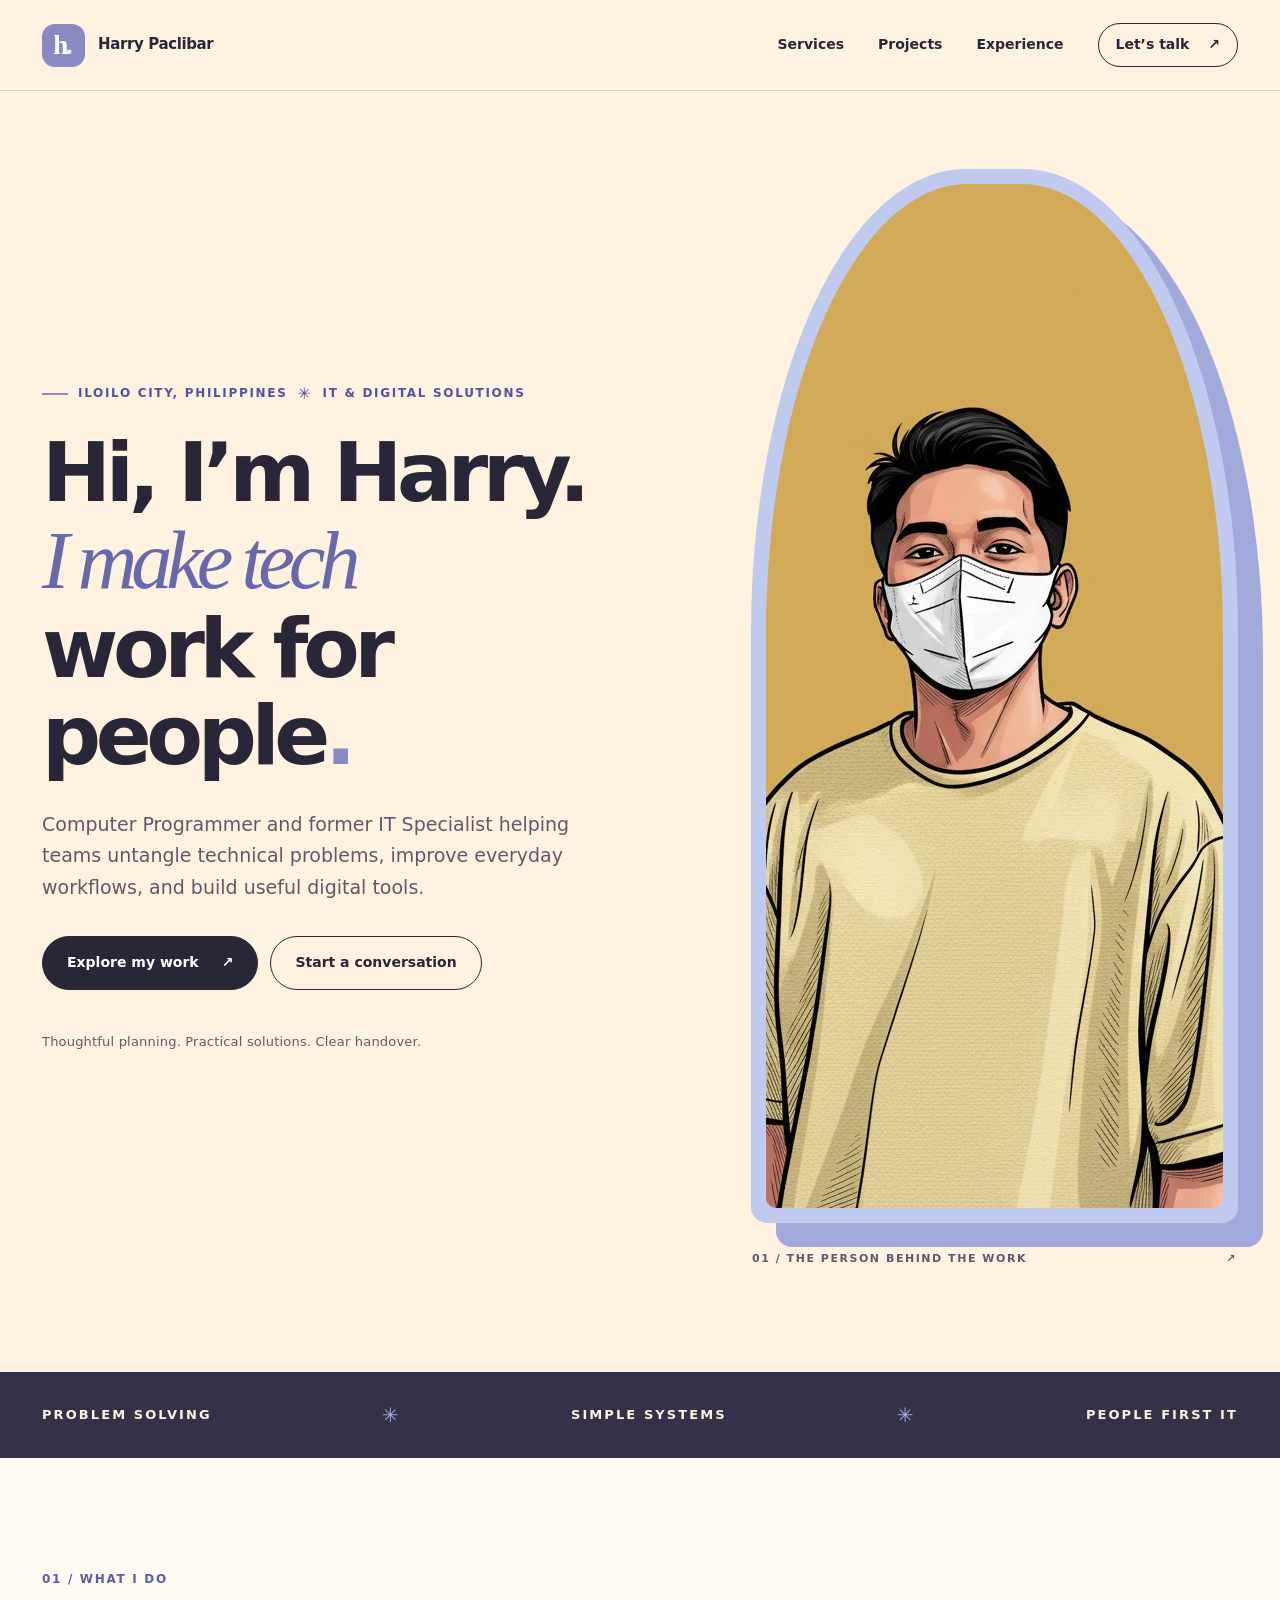
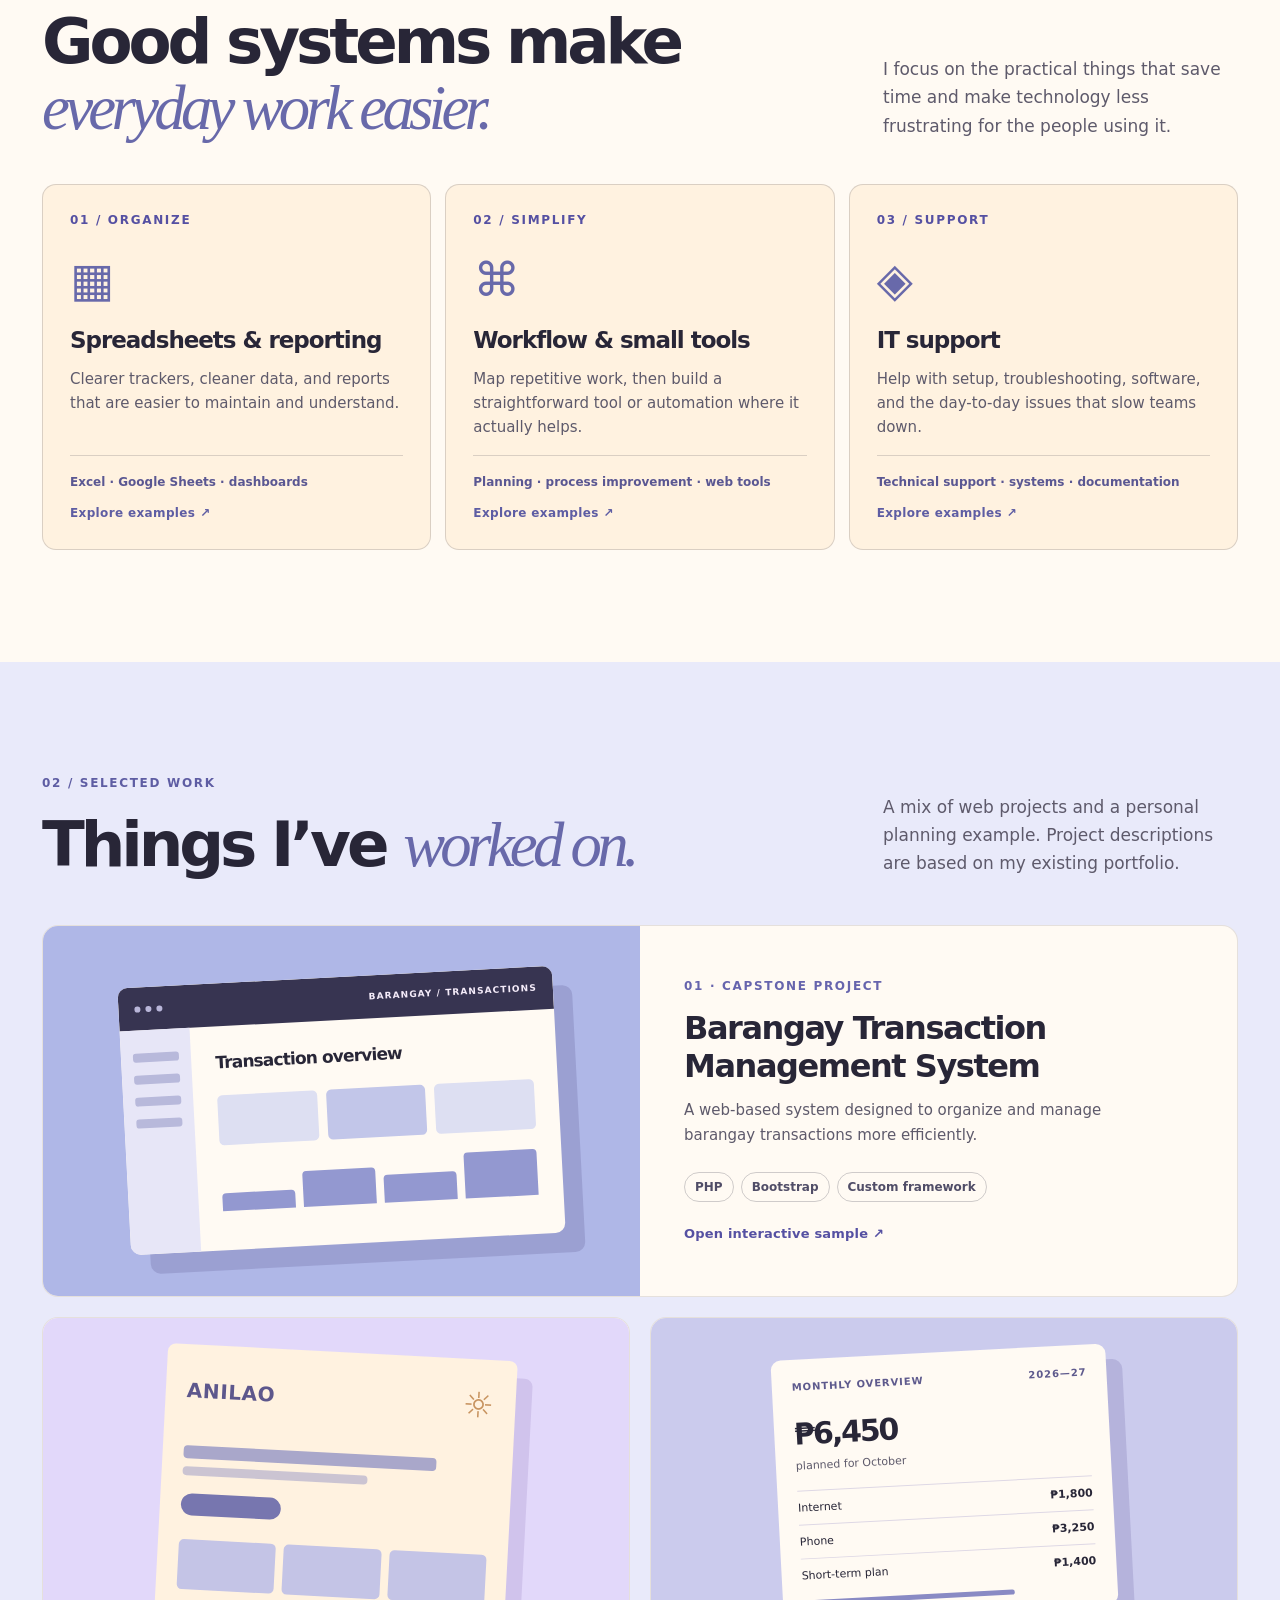
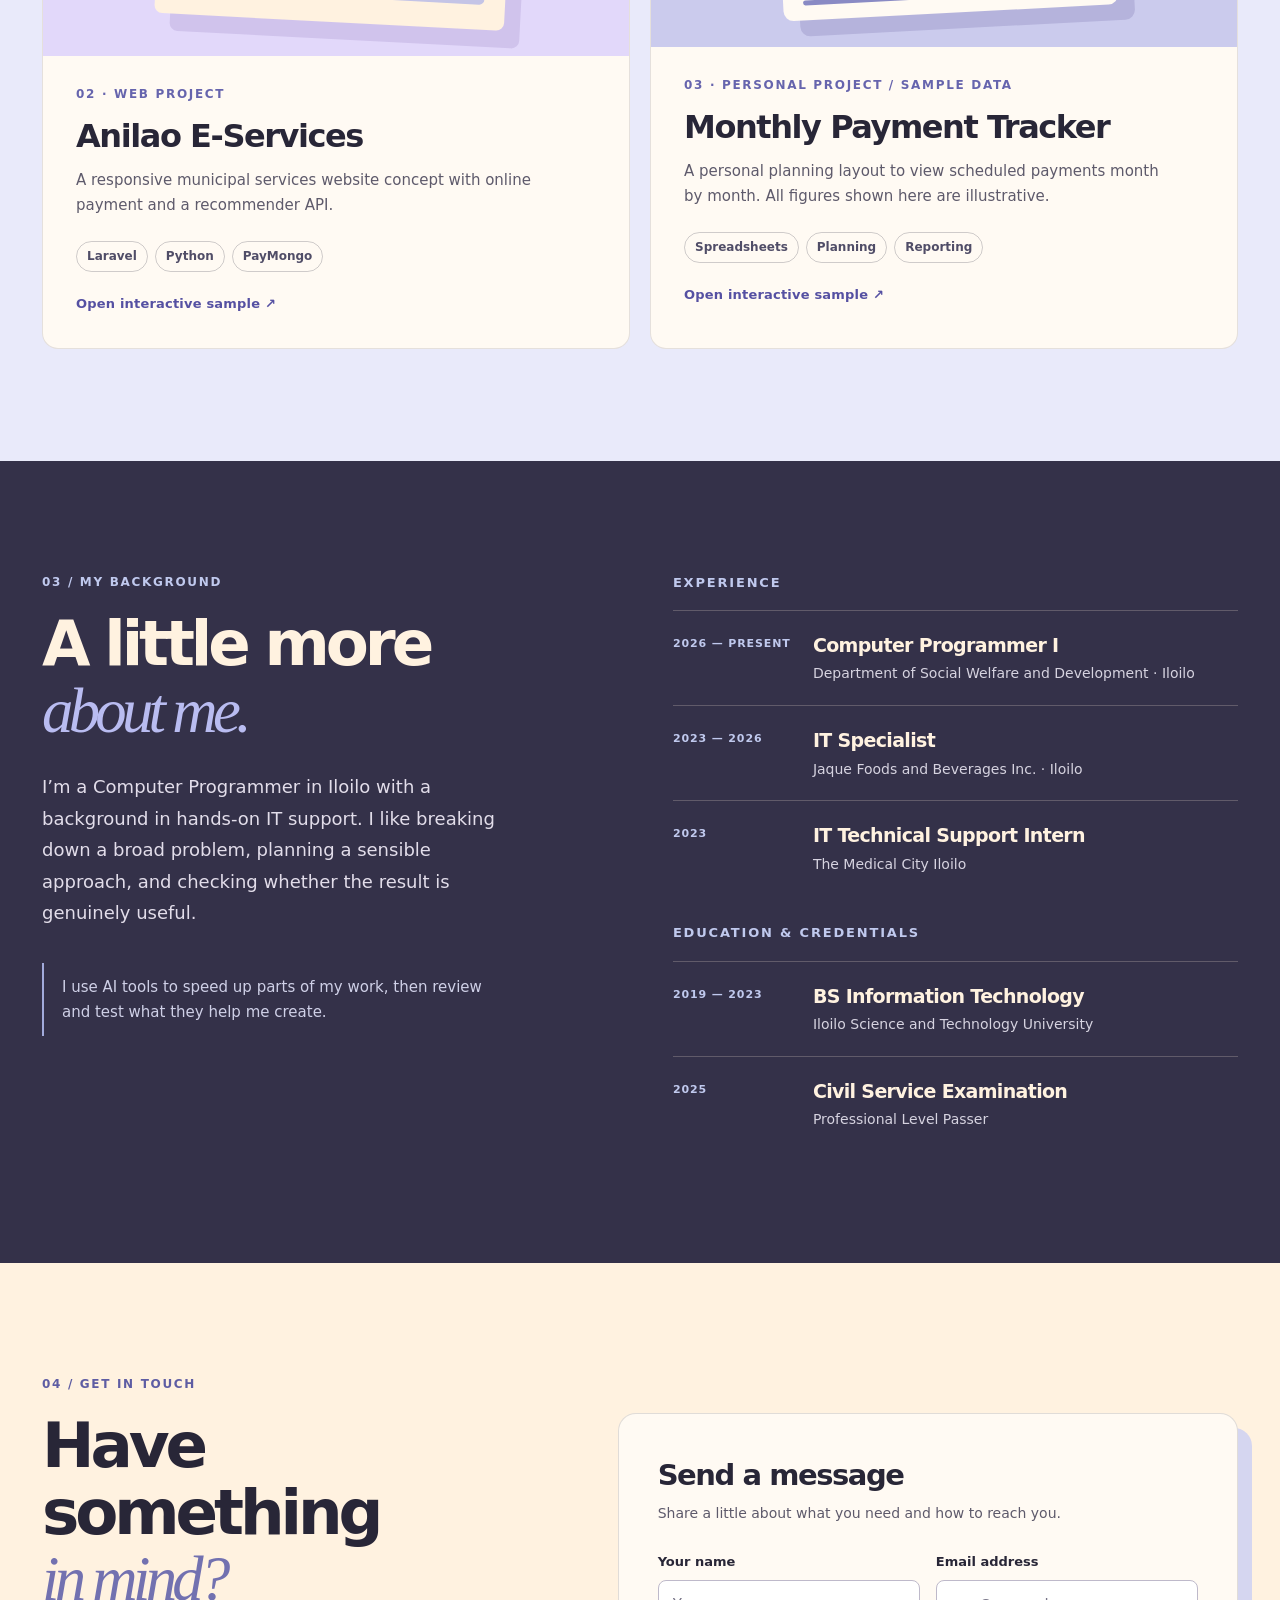
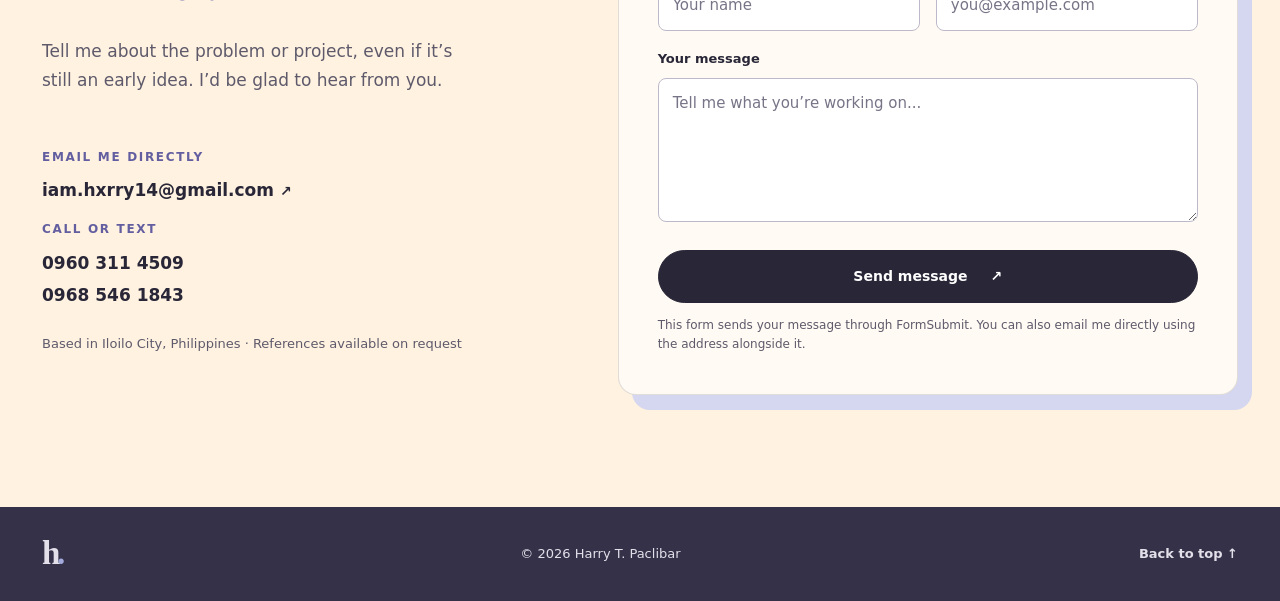
==== commit 839e5dff: "Version 3.1" ====
--- a/index.html
+++ b/index.html
@@ -9,6 +9,7 @@
   <link rel="icon" href="favicon.svg" type="image/svg+xml">
   <link rel="stylesheet" href="styles.css">
   <script src="script.js" defer></script>
+  <script src="projects.js" defer></script>
 </head>
 <body>
   <a class="skip-link" href="#main">Skip to content</a>
@@ -44,18 +45,18 @@
     <section class="section services" id="services" aria-labelledby="services-title"><div class="container">
       <div class="section-heading"><div><p class="section-label">01 / WHAT I DO</p><h2 id="services-title">Good systems make<br><em>everyday work easier.</em></h2></div><p>I focus on the practical things that save time and make technology less frustrating for the people using it.</p></div>
       <div class="services-grid">
-        <article class="service-card"><span class="card-index">01 / ORGANIZE</span><div class="service-glyph" aria-hidden="true">▦</div><h3>Spreadsheets & reporting</h3><p>Clearer trackers, cleaner data, and reports that are easier to maintain and understand.</p><p class="card-tags">Excel · Google Sheets · dashboards</p></article>
-        <article class="service-card"><span class="card-index">02 / SIMPLIFY</span><div class="service-glyph" aria-hidden="true">⌘</div><h3>Workflow & small tools</h3><p>Map repetitive work, then build a straightforward tool or automation where it actually helps.</p><p class="card-tags">Planning · process improvement · web tools</p></article>
-        <article class="service-card"><span class="card-index">03 / SUPPORT</span><div class="service-glyph" aria-hidden="true">◈</div><h3>IT support</h3><p>Help with setup, troubleshooting, software, and the day-to-day issues that slow teams down.</p><p class="card-tags">Technical support · systems · documentation</p></article>
+        <article class="service-card"><span class="card-index">01 / ORGANIZE</span><div class="service-glyph" aria-hidden="true">▦</div><h3>Spreadsheets & reporting</h3><p>Clearer trackers, cleaner data, and reports that are easier to maintain and understand.</p><p class="card-tags">Excel · Google Sheets · dashboards</p><a class="service-card-link" href="#contact" data-service="sheets" aria-label="Explore spreadsheets and reporting"></a><span class="card-action" aria-hidden="true">Explore examples ↗</span></article>
+        <article class="service-card"><span class="card-index">02 / SIMPLIFY</span><div class="service-glyph" aria-hidden="true">⌘</div><h3>Workflow & small tools</h3><p>Map repetitive work, then build a straightforward tool or automation where it actually helps.</p><p class="card-tags">Planning · process improvement · web tools</p><a class="service-card-link" href="#contact" data-service="workflow" aria-label="Explore workflow and small tools"></a><span class="card-action" aria-hidden="true">Explore examples ↗</span></article>
+        <article class="service-card"><span class="card-index">03 / SUPPORT</span><div class="service-glyph" aria-hidden="true">◈</div><h3>IT support</h3><p>Help with setup, troubleshooting, software, and the day-to-day issues that slow teams down.</p><p class="card-tags">Technical support · systems · documentation</p><a class="service-card-link" href="#contact" data-service="support" aria-label="Explore IT support"></a><span class="card-action" aria-hidden="true">Explore examples ↗</span></article>
       </div>
     </div></section>
 
     <section class="section projects" id="projects" aria-labelledby="projects-title"><div class="container">
       <div class="section-heading projects-heading"><div><p class="section-label">02 / SELECTED WORK</p><h2 id="projects-title">Things I’ve <em>worked on.</em></h2></div><p>A mix of web projects and a personal planning example. Project descriptions are based on my existing portfolio.</p></div>
       <div class="project-grid">
-        <article class="project-card feature-project"><div class="project-visual visual-barangay" aria-hidden="true"><div class="mock-window"><div class="mock-top"><span class="mock-dots"><i></i><i></i><i></i></span><span>BARANGAY / TRANSACTIONS</span></div><div class="mock-body"><div class="mock-sidebar"><b></b><b></b><b></b><b></b></div><div class="mock-main"><span>Transaction overview</span><div class="mock-stat-row"><b></b><b></b><b></b></div><div class="mock-bars"><i></i><i></i><i></i><i></i></div></div></div></div></div><div class="project-details"><p class="project-type">01 · CAPSTONE PROJECT</p><h3>Barangay Transaction Management System</h3><p>A web-based system designed to organize and manage barangay transactions more efficiently.</p><div class="chip-list"><span>PHP</span><span>Bootstrap</span><span>Custom framework</span></div></div></article>
-        <article class="project-card"><div class="project-visual visual-anilao" aria-hidden="true"><div class="town-panel"><div class="town-top">ANILAO <span>☼</span></div><div class="town-lines"><b></b><b></b></div><div class="town-button"></div><div class="town-cards"><i></i><i></i><i></i></div></div></div><div class="project-details"><p class="project-type">02 · WEB PROJECT</p><h3>Anilao E-Services</h3><p>A responsive municipal services website concept with online payment and a recommender API.</p><div class="chip-list"><span>Laravel</span><span>Python</span><span>PayMongo</span></div></div></article>
-        <article class="project-card"><div class="project-visual visual-tracker" aria-hidden="true"><div class="tracker-panel"><div class="tracker-head"><span>Monthly overview</span><span>2026—27</span></div><div class="tracker-sum">₱6,450 <small>planned for October</small></div><div class="tracker-row"><span>Internet</span><b>₱1,800</b></div><div class="tracker-row"><span>Phone</span><b>₱3,250</b></div><div class="tracker-row"><span>Short-term plan</span><b>₱1,400</b></div><div class="tracker-bottom"></div></div></div><div class="project-details"><p class="project-type">03 · PERSONAL PROJECT / SAMPLE DATA</p><h3>Monthly Payment Tracker</h3><p>A personal planning layout to view scheduled payments month by month. All figures shown here are illustrative.</p><div class="chip-list"><span>Spreadsheets</span><span>Planning</span><span>Reporting</span></div></div></article>
+        <article class="project-card feature-project"><div class="project-visual visual-barangay" aria-hidden="true"><div class="mock-window"><div class="mock-top"><span class="mock-dots"><i></i><i></i><i></i></span><span>BARANGAY / TRANSACTIONS</span></div><div class="mock-body"><div class="mock-sidebar"><b></b><b></b><b></b><b></b></div><div class="mock-main"><span>Transaction overview</span><div class="mock-stat-row"><b></b><b></b><b></b></div><div class="mock-bars"><i></i><i></i><i></i><i></i></div></div></div></div></div><div class="project-details"><p class="project-type">01 · CAPSTONE PROJECT</p><h3>Barangay Transaction Management System</h3><p>A web-based system designed to organize and manage barangay transactions more efficiently.</p><div class="chip-list"><span>PHP</span><span>Bootstrap</span><span>Custom framework</span></div><span class="project-action" aria-hidden="true">Open interactive sample ↗</span></div><a class="project-card-link" href="#contact" data-project="barangay" aria-label="Open Barangay Transaction Management sample"></a></article>
+        <article class="project-card"><div class="project-visual visual-anilao" aria-hidden="true"><div class="town-panel"><div class="town-top">ANILAO <span>☼</span></div><div class="town-lines"><b></b><b></b></div><div class="town-button"></div><div class="town-cards"><i></i><i></i><i></i></div></div></div><div class="project-details"><p class="project-type">02 · WEB PROJECT</p><h3>Anilao E-Services</h3><p>A responsive municipal services website concept with online payment and a recommender API.</p><div class="chip-list"><span>Laravel</span><span>Python</span><span>PayMongo</span></div><span class="project-action" aria-hidden="true">Open interactive sample ↗</span></div><a class="project-card-link" href="#contact" data-project="anilao" aria-label="Open Anilao E-Services sample"></a></article>
+        <article class="project-card"><div class="project-visual visual-tracker" aria-hidden="true"><div class="tracker-panel"><div class="tracker-head"><span>Monthly overview</span><span>2026—27</span></div><div class="tracker-sum">₱6,450 <small>planned for October</small></div><div class="tracker-row"><span>Internet</span><b>₱1,800</b></div><div class="tracker-row"><span>Phone</span><b>₱3,250</b></div><div class="tracker-row"><span>Short-term plan</span><b>₱1,400</b></div><div class="tracker-bottom"></div></div></div><div class="project-details"><p class="project-type">03 · PERSONAL PROJECT / SAMPLE DATA</p><h3>Monthly Payment Tracker</h3><p>A personal planning layout to view scheduled payments month by month. All figures shown here are illustrative.</p><div class="chip-list"><span>Spreadsheets</span><span>Planning</span><span>Reporting</span></div><span class="project-action" aria-hidden="true">Open interactive sample ↗</span></div><a class="project-card-link" href="#contact" data-project="tracker" aria-label="Open Monthly Payment Tracker sample"></a></article>
       </div>
     </div></section>
 
@@ -63,6 +64,53 @@
 
     <section class="section contact" id="contact" aria-labelledby="contact-title"><div class="container"><p class="section-label">04 / GET IN TOUCH</p><div class="contact-grid"><div class="contact-copy"><h2 id="contact-title">Have something<br><em>in mind?</em></h2><p>Tell me about the problem or project, even if it’s still an early idea. I’d be glad to hear from you.</p><div class="direct-contact"><span>EMAIL ME DIRECTLY</span><a href="mailto:iam.hxrry14@gmail.com">iam.hxrry14@gmail.com <span aria-hidden="true">↗</span></a><span>CALL OR TEXT</span><a href="tel:+639603114509">0960 311 4509</a><a href="tel:+639685461843">0968 546 1843</a><p>Based in Iloilo City, Philippines · References available on request</p></div></div><form class="contact-form" action="https://formsubmit.co/iam.hxrry14@gmail.com" method="POST"><h3>Send a message</h3><p>Share a little about what you need and how to reach you.</p><input type="hidden" name="_subject" value="New inquiry from Harry Paclibar portfolio"><input type="text" name="_honey" tabindex="-1" autocomplete="off" class="honey-field" aria-hidden="true"><div class="form-row"><div class="field"><label for="contact-name">Your name</label><input id="contact-name" name="name" type="text" placeholder="Your name" autocomplete="name" maxlength="100" required></div><div class="field"><label for="contact-email">Email address</label><input id="contact-email" name="email" type="email" placeholder="you@example.com" autocomplete="email" maxlength="254" required></div></div><div class="field"><label for="contact-message">Your message</label><textarea id="contact-message" name="message" rows="5" placeholder="Tell me what you’re working on..." minlength="10" maxlength="4000" required></textarea></div><button class="button button-dark submit-button" type="submit">Send message <span aria-hidden="true">↗</span></button><p class="form-note">This form sends your message through FormSubmit. You can also email me directly using the address alongside it.</p></form></div></div></section>
   </main>
+  <dialog class="project-dialog" id="project-dialog" aria-labelledby="project-dialog-title" aria-describedby="project-dialog-intro">
+    <div class="project-dialog-inner">
+      <div class="project-dialog-top"><span class="project-dialog-label" id="project-dialog-label"></span><button class="dialog-close" type="button" data-close-project aria-label="Close project sample">×</button></div>
+      <div class="project-dialog-heading"><div><h2 id="project-dialog-title"></h2><p id="project-dialog-intro"></p></div><span class="demo-badge">INTERACTIVE SAMPLE · DEMO DATA</span></div>
+      <div class="project-demo-screen">
+        <section class="demo-app" data-project-view="barangay" aria-label="Sample barangay transaction workspace" hidden>
+          <div class="demo-app-header"><div class="demo-app-brand"><span class="demo-app-mark">B</span><div><strong>Community Desk</strong><small>Transaction workspace · sample</small></div></div><span class="demo-app-meta">STAFF VIEW / DEMO</span></div>
+          <div class="demo-app-body"><div class="demo-app-title"><div><span class="demo-kicker">TRANSACTIONS</span><h3>Request overview</h3><p>Follow requests from intake to release.</p></div><div class="demo-stat"><strong data-total-cases>4</strong><span>sample requests</span></div></div>
+            <div class="demo-summary"><div><span>Needs review</span><strong data-new-cases>0</strong></div><div><span>In progress</span><strong data-checking-cases>0</strong></div><div><span>Ready</span><strong data-ready-cases>0</strong></div></div>
+            <div class="demo-toolbar"><label for="case-filter">Show requests <select id="case-filter"><option value="all">All statuses</option><option value="new">Needs review</option><option value="checking">In progress</option><option value="ready">Ready</option></select></label><button class="demo-reset" type="button" id="reset-cases">Reset demo</button></div>
+            <div class="demo-table-wrap"><table class="demo-table"><thead><tr><th scope="col">Reference</th><th scope="col">Request</th><th scope="col">Status</th><th scope="col">Try it</th></tr></thead><tbody id="case-rows">
+              <tr data-case data-initial-status="new" data-status="new"><th scope="row">BR-1001</th><td>Barangay clearance</td><td><span class="case-status"></span></td><td><button type="button" data-advance-case>Advance status</button></td></tr>
+              <tr data-case data-initial-status="checking" data-status="checking"><th scope="row">BR-1002</th><td>Certificate request</td><td><span class="case-status"></span></td><td><button type="button" data-advance-case>Advance status</button></td></tr>
+              <tr data-case data-initial-status="ready" data-status="ready"><th scope="row">BR-1003</th><td>Barangay clearance</td><td><span class="case-status"></span></td><td><button type="button" data-advance-case>Advance status</button></td></tr>
+              <tr data-case data-initial-status="new" data-status="new"><th scope="row">BR-1004</th><td>Certificate request</td><td><span class="case-status"></span></td><td><button type="button" data-advance-case>Advance status</button></td></tr>
+            </tbody></table></div><p class="demo-footnote" role="status" id="case-result">Try advancing a request or filtering by status.</p>
+          </div>
+        </section>
+        <section class="demo-app" data-project-view="anilao" aria-label="Sample municipal e-services page" hidden>
+          <div class="demo-app-header anilao-header"><div class="demo-app-brand"><span class="demo-app-mark">A</span><div><strong>Anilao E-Services</strong><small>Resident service preview · sample</small></div></div><span class="demo-app-meta">SERVICES / DEMO</span></div>
+          <div class="demo-app-body"><div class="demo-app-title"><div><span class="demo-kicker">FIND A SERVICE</span><h3>What can we help with?</h3><p>Explore a sample online service guide.</p></div></div>
+            <div class="municipal-layout"><div class="municipal-menu" role="group" aria-label="Sample service options"><button type="button" data-municipal-service="certificate" aria-pressed="true">Certificate request <span aria-hidden="true">↗</span></button><button type="button" data-municipal-service="permit" aria-pressed="false">Permit inquiry <span aria-hidden="true">↗</span></button><button type="button" data-municipal-service="appointment" aria-pressed="false">Service appointment <span aria-hidden="true">↗</span></button></div>
+              <div class="municipal-detail" aria-live="polite"><span class="demo-kicker">SAMPLE SERVICE GUIDE</span><h4 id="municipal-title"></h4><p id="municipal-description"></p><div class="municipal-checklist"><span>Before you begin</span><label><input type="checkbox" data-service-check><span data-check-label></span></label><label><input type="checkbox" data-service-check><span data-check-label></span></label><label><input type="checkbox" data-service-check><span data-check-label></span></label></div><div class="municipal-progress"><div class="municipal-progress-track"><span id="municipal-progress-bar"></span></div><output id="municipal-progress-text">0 of 3 items ready</output></div></div></div>
+            <p class="demo-footnote">Preview only. This does not submit a request or process a payment.</p>
+          </div>
+        </section>
+        <section class="demo-app" data-project-view="tracker" aria-label="Sample monthly payment tracker" hidden>
+          <div class="demo-app-header tracker-header"><div class="demo-app-brand"><span class="demo-app-mark">P</span><div><strong>Payment Planner</strong><small>Personal planning preview · sample data</small></div></div><span class="demo-app-meta">MONTHLY VIEW / DEMO</span></div>
+          <div class="demo-app-body"><div class="demo-app-title"><div><span class="demo-kicker">MONTHLY OVERVIEW</span><h3>Keep the plan in view.</h3><p>Switch months and mark sample bills paid.</p></div><label class="month-picker" for="tracker-month">Month <select id="tracker-month"><option value="oct">October 2026</option><option value="nov">November 2026</option><option value="dec">December 2026</option><option value="jan">January 2027</option></select></label></div>
+            <div class="tracker-metrics"><div><span>Scheduled</span><strong id="tracker-scheduled"></strong></div><div><span>Still to pay</span><strong id="tracker-remaining"></strong></div><div><span>Marked paid</span><strong id="tracker-paid-count"></strong></div></div>
+            <div class="tracker-progress"><span id="tracker-progress-bar"></span></div><div class="demo-table-wrap"><table class="demo-table tracker-demo-table"><thead><tr><th scope="col">Item</th><th scope="col">Amount</th><th scope="col">Paid?</th></tr></thead><tbody id="tracker-demo-rows"></tbody></table></div>
+            <p class="demo-footnote">Illustrative figures only. Checkmarks reset when you switch months.</p>
+          </div>
+        </section>
+      </div>
+      <div class="project-dialog-bottom"><span>Inspired by the project concept; this preview uses invented sample content.</span><button class="button button-dark" id="project-inquire" type="button">Discuss a similar project <span aria-hidden="true">↗</span></button></div>
+    </div>
+  </dialog>
+  <dialog class="service-dialog" id="service-dialog" aria-labelledby="dialog-title" aria-describedby="dialog-intro">
+    <div class="dialog-layout">
+      <div class="dialog-head"><span class="dialog-eyebrow" id="dialog-category"></span><button class="dialog-close" type="button" data-close-dialog aria-label="Close details">×</button></div>
+      <div class="dialog-body"><div class="dialog-left"><h2 id="dialog-title"></h2><p id="dialog-intro"></p><h3 id="dialog-options-label">What does your team need?</h3><div class="dialog-options" role="group" aria-labelledby="dialog-options-label" id="dialog-options"></div></div>
+        <div class="dialog-right" aria-live="polite"><span class="dialog-panel-label">A POSSIBLE FIRST STEP</span><h3 id="scenario-title"></h3><p id="scenario-summary"></p><ol id="scenario-steps"></ol><p class="dialog-disclaimer">Illustrative approach. I would scope the actual work with you first.</p></div></div>
+      <div class="dialog-calculator" id="dialog-calculator" hidden><div><span class="dialog-panel-label">QUICK TIME SNAPSHOT</span><p>How much time does this task take now?</p></div><div class="calculator-controls"><label>Times each week <input id="weekly-runs" type="number" inputmode="numeric" min="1" max="100" value="5"></label><label>Minutes each time <input id="minutes-per-run" type="number" inputmode="numeric" min="1" max="480" value="30"></label></div><output id="time-output" for="weekly-runs minutes-per-run"></output><small>This is current manual time, not a promised time saving.</small></div>
+      <div class="dialog-footer"><button class="button button-dark" id="dialog-inquire" type="button">Ask me about this <span aria-hidden="true">↗</span></button><span>No commitment. Just tell me what you need.</span></div>
+    </div>
+  </dialog>
   <footer class="footer"><div class="container footer-inner"><a class="footer-brand" href="#top">h<span>.</span></a><span>© <span id="year">2026</span> Harry T. Paclibar</span><a href="#top">Back to top ↑</a></div></footer>
 </body>
 </html>
--- a/styles.css
+++ b/styles.css
@@ -4,3 +4,15 @@
 @media(max-width:760px){.container{width:min(100% - 40px,620px)}.header-inner{min-height:80px}.nav{gap:14px;font-size:13px}.nav a:nth-child(1),.nav a:nth-child(3){display:none}.hero{grid-template-columns:1fr;min-height:0;padding-block:70px 85px;gap:56px}.hero h1{font-size:clamp(3.6rem,10vw,5.5rem)}.hero-art{justify-self:center;max-width:440px;width:calc(100% - 25px)}.hero-footnote{margin-top:25px}.band-inner{flex-wrap:wrap;justify-content:center;padding-block:20px;min-height:75px;font-size:11px}.band-inner span:nth-last-child(-n+2){display:none}.section{padding-block:83px}.section-heading{display:block}.section-heading>p{margin-top:23px;max-width:540px}.services-grid{grid-template-columns:1fr}.service-card{min-height:0}.service-glyph{margin:18px 0}.project-grid{grid-template-columns:1fr}.feature-project{grid-column:auto;display:block}.feature-project .project-visual{min-height:310px}.feature-project .project-details{padding:29px 33px 32px}.about-grid,.contact-grid{grid-template-columns:1fr;gap:55px}.career-item{grid-template-columns:120px 1fr}.contact-form{box-shadow:9px 10px 0 #d5d6f0}}
 @media(max-width:440px){.container{width:calc(100% - 34px)}.wordmark{font-size:14px}.wordmark-symbol{width:35px;height:35px;font-size:22px}.nav a:not(.nav-cta){display:none}.nav .nav-cta{padding:9px 13px}.nav-cta span{margin-left:6px}.hero{padding-top:58px}.eyebrow{font-size:10px;letter-spacing:.08em}.hero h1{font-size:clamp(3.25rem,12.1vw,4.1rem)}.hero-intro{font-size:17px}.hero-actions .button{width:100%}.portrait-frame{padding:10px;box-shadow:14px 15px 0 var(--lavender)}.band-inner{gap:13px}.section-heading h2,.about h2,.contact h2{font-size:clamp(2.6rem,11vw,3.5rem)}.project-visual{padding:20px;min-height:270px}.feature-project .project-visual{min-height:270px}.mock-sidebar{width:48px}.mock-main{padding:19px 12px}.mock-main>span{font-size:14px}.mock-window{box-shadow:10px 11px 0 rgba(81,78,137,.22)}.project-details,.feature-project .project-details{padding:25px}.career-item{display:block}.career-item>span{display:block;padding:0 0 6px}.form-row{grid-template-columns:1fr;gap:0}.contact-form{padding:26px 20px}.footer-inner{min-height:85px;flex-wrap:wrap;gap:12px}.footer-brand{display:none}}
 @media(prefers-reduced-motion:reduce){html{scroll-behavior:auto}.button,.service-card{transition:none}}
+/* Interactive service cards and their shared detail dialog. */
+.service-card{position:relative;cursor:pointer}.service-card-link{position:absolute;inset:0;z-index:2;border-radius:14px}.service-card-link:focus-visible{outline:3px solid var(--focus);outline-offset:4px}.card-action{align-self:flex-start;margin-top:12px;color:#5e5da3;font-size:12px;font-weight:800;letter-spacing:.03em}.service-card:hover .card-action,.service-card:focus-within .card-action{text-decoration:underline}.service-card:focus-within{box-shadow:0 12px 20px rgba(40,38,55,.07)}
+.service-dialog{width:min(960px,calc(100% - 32px));max-height:calc(100dvh - 36px);padding:0;border:1px solid #d2cddd;border-radius:24px;background:var(--paper);color:var(--ink);box-shadow:0 28px 75px rgba(21,18,37,.24);overflow:auto}.service-dialog::backdrop{background:rgba(31,28,48,.68);backdrop-filter:blur(5px)}.service-dialog[open]{animation:dialog-enter .22s ease-out}.dialog-layout{padding:36px 38px 32px}.dialog-head{display:flex;justify-content:space-between;align-items:center;gap:20px;margin-bottom:19px}.dialog-eyebrow,.dialog-panel-label{color:#5e5da3;font-weight:800;letter-spacing:.13em;font-size:12px}.dialog-close{height:42px;width:42px;border-radius:50%;border:1px solid var(--line);background:var(--cream);font-size:30px;line-height:1;color:var(--ink);display:grid;place-items:center;padding:0 0 4px}.dialog-close:hover{background:var(--lavender-light)}.dialog-body{display:grid;grid-template-columns:1fr 1fr;gap:27px;align-items:stretch}.dialog-left{padding:6px 9px 0 0}.dialog-left h2{font-size:clamp(2.1rem,3.7vw,3.35rem);margin-bottom:15px}.dialog-left>p{color:var(--muted);font-size:16px;line-height:1.6;max-width:400px;margin-bottom:27px}.dialog-left h3{font-size:14px;letter-spacing:-.01em;margin-bottom:11px}.dialog-options{display:flex;flex-wrap:wrap;gap:9px}.scenario-option{background:transparent;border:1px solid #aaa5ba;border-radius:999px;padding:10px 14px;color:var(--ink);font-weight:700;font-size:13px;line-height:1.35;min-height:42px}.scenario-option:hover{background:#eae9f6}.scenario-option[aria-pressed="true"]{background:var(--deep);border-color:var(--deep);color:var(--cream)}.dialog-right{background:#e7e9f8;border:1px solid #d6d6ee;border-radius:14px;padding:28px 28px 22px}.dialog-right h3{font-size:27px;letter-spacing:-.045em;line-height:1.2;margin:16px 0 8px}.dialog-right>p{color:#4d4b64;line-height:1.55;font-size:15px}.dialog-right ol{list-style:none;counter-reset:step;padding:0;margin:21px 0 0}.dialog-right li{counter-increment:step;display:flex;gap:12px;border-top:1px solid #c5c7df;padding:11px 0;font-size:14px;line-height:1.48}.dialog-right li::before{content:counter(step,decimal-leading-zero);color:#5e5da3;font-size:12px;font-weight:800;min-width:25px}.dialog-right .dialog-disclaimer{font-size:12px;line-height:1.45;margin:8px 0 0}.dialog-calculator:not([hidden]){display:grid;grid-template-columns:1.2fr 1fr auto;align-items:center;gap:18px;margin-top:20px;padding:19px 22px;border:1px solid var(--line);border-radius:13px;background:var(--cream)}.dialog-calculator p{margin:5px 0 0;font-size:14px;font-weight:700}.calculator-controls{display:flex;gap:10px}.calculator-controls label{font-size:12px;font-weight:700;color:var(--muted);flex:1}.calculator-controls input{display:block;width:100%;min-width:66px;border:1px solid #aaa5ba;background:white;border-radius:7px;margin-top:5px;padding:7px 9px;color:var(--ink);font-size:15px}.dialog-calculator output{font-size:17px;font-weight:800;white-space:nowrap;color:#5351a0}.dialog-calculator small{font-size:12px;color:var(--muted);grid-column:1/-1;margin-top:-11px}.dialog-footer{border-top:1px solid var(--line);display:flex;align-items:center;gap:19px;margin-top:24px;padding-top:23px}.dialog-footer>span{color:var(--muted);font-size:13px}@keyframes dialog-enter{from{opacity:0;transform:translateY(10px)}to{opacity:1;transform:translateY(0)}}
+@media(max-width:760px){.dialog-layout{padding:25px 22px}.dialog-body{grid-template-columns:1fr;gap:21px}.dialog-left h2{font-size:2.5rem}.dialog-left>p{margin-bottom:18px}.dialog-right{padding:24px}.dialog-calculator:not([hidden]){grid-template-columns:1fr 1fr}.dialog-calculator>div:first-child{grid-column:1/-1}.dialog-calculator output{text-align:right}.dialog-calculator small{margin-top:0}}
+@media(max-width:440px){.service-dialog{width:calc(100% - 20px);max-height:calc(100dvh - 20px);border-radius:17px}.dialog-layout{padding:21px 16px 23px}.dialog-head{margin-bottom:14px}.dialog-left h2{font-size:2.1rem}.dialog-right{padding:18px}.dialog-right h3{font-size:23px}.dialog-calculator:not([hidden]){display:block;padding:16px}.calculator-controls{margin:15px 0}.dialog-calculator output{display:block;text-align:left;margin-bottom:11px}.dialog-footer{align-items:stretch;flex-direction:column;gap:9px}.dialog-footer .button{width:100%}.dialog-footer>span{text-align:center}}
+@media(prefers-reduced-motion:reduce){.service-dialog[open]{animation:none}}
+/* Clickable project cards and self-contained sample interfaces. */
+.project-card{position:relative;transition:transform .2s,box-shadow .2s}.project-card:hover{transform:translateY(-4px);box-shadow:0 14px 25px rgba(40,38,55,.11)}.project-card:focus-within{box-shadow:0 14px 25px rgba(40,38,55,.11)}.project-card-link{position:absolute;inset:0;z-index:2;border-radius:16px;cursor:pointer}.project-card-link:focus-visible{outline:3px solid var(--focus);outline-offset:4px}.project-action{display:inline-flex;align-self:flex-start;margin-top:22px;color:#5550a2;font-size:13px;font-weight:800;letter-spacing:.015em}.project-card:hover .project-action,.project-card:focus-within .project-action{text-decoration:underline}
+.project-dialog{width:min(1100px,calc(100% - 32px));max-height:calc(100dvh - 32px);padding:0;border:1px solid #c5bfd7;border-radius:22px;background:var(--paper);color:var(--ink);box-shadow:0 28px 75px rgba(21,18,37,.27);overflow:auto}.project-dialog::backdrop{background:rgba(31,28,48,.72);backdrop-filter:blur(5px)}.project-dialog[open]{animation:dialog-enter .22s ease-out}.project-dialog-inner{padding:29px 32px 30px}.project-dialog-top{display:flex;align-items:center;justify-content:space-between;gap:20px}.project-dialog-label,.demo-badge,.demo-kicker{color:#5550a2;font-size:11px;font-weight:850;letter-spacing:.12em}.project-dialog-heading{display:flex;align-items:end;justify-content:space-between;gap:28px;padding:15px 0 23px}.project-dialog-heading h2{font-size:clamp(2rem,3.5vw,3.25rem);margin-bottom:10px}.project-dialog-heading p{color:var(--muted);font-size:15px;line-height:1.55;max-width:610px;margin:0}.demo-badge{border:1px solid #bbb8d4;border-radius:999px;padding:8px 11px;white-space:nowrap}.project-demo-screen{border:1px solid #d5d3e3;border-radius:14px;overflow:hidden;background:white}.demo-app[hidden]{display:none!important}.demo-app-header{background:#36314f;color:#fff9f1;min-height:70px;display:flex;align-items:center;justify-content:space-between;gap:20px;padding:15px 25px}.demo-app-brand{display:flex;align-items:center;gap:12px}.demo-app-brand>div{display:flex;flex-direction:column;gap:1px}.demo-app-brand strong{font-size:15px;line-height:1.2}.demo-app-brand small{color:#dad9ed;font-size:11px}.demo-app-mark{display:grid;place-items:center;width:39px;height:39px;border-radius:10px;background:#c0c9ee;color:#343149;font:800 22px Georgia,serif}.demo-app-meta{font-size:10px;letter-spacing:.12em;font-weight:800;color:#e5dff2}.anilao-header{background:#6661a2}.anilao-header .demo-app-mark{background:#fff2e0}.tracker-header{background:#575390}.tracker-header .demo-app-mark{background:#fff2e0}.demo-app-body{padding:25px 29px 23px;background:#fbfafb}.demo-app-title{display:flex;justify-content:space-between;align-items:end;gap:20px;margin-bottom:22px}.demo-app-title h3{font-size:26px;letter-spacing:-.04em;line-height:1.2;margin:5px 0}.demo-app-title p{font-size:14px;color:var(--muted);margin-bottom:0}.demo-stat{background:#e7e9f8;border-radius:10px;padding:10px 17px;display:flex;flex-direction:column;align-items:center;min-width:112px}.demo-stat strong{font-size:24px;line-height:1.1}.demo-stat span{font-size:11px;color:var(--muted);white-space:nowrap}.demo-summary,.tracker-metrics{display:grid;grid-template-columns:repeat(3,1fr);gap:11px;margin-bottom:20px}.demo-summary>div,.tracker-metrics>div{background:#f0eff9;border:1px solid #dedcef;border-radius:10px;padding:14px 16px}.demo-summary span,.tracker-metrics span{display:block;font-size:12px;color:#54516e}.demo-summary strong,.tracker-metrics strong{display:block;font-size:24px;line-height:1.2;letter-spacing:-.04em;margin-top:4px}.demo-toolbar{display:flex;justify-content:space-between;align-items:end;gap:14px;margin:7px 0 13px}.demo-toolbar label,.month-picker{font-size:12px;font-weight:750;color:#5b5674}.demo-toolbar select,.month-picker select{display:block;margin-top:5px;background:#fff;border:1px solid #bdb8cd;border-radius:7px;color:var(--ink);padding:8px 28px 8px 10px;min-height:39px;font-size:13px}.demo-reset{background:transparent;border:1px solid #aaa5ba;border-radius:999px;padding:8px 13px;color:#454265;font-size:12px;font-weight:750;min-height:37px}.demo-reset:hover,.demo-table button:hover{background:#e9e7f5}.demo-table-wrap{max-width:100%;overflow-x:auto;border:1px solid #e1dfea;border-radius:9px}.demo-table{border-collapse:collapse;width:100%;min-width:490px;text-align:left;font-size:13px}.demo-table th,.demo-table td{padding:11px 13px;border-bottom:1px solid #eae8f0}.demo-table thead{background:#f1f0f7;color:#5a5674}.demo-table thead th{font-size:11px;font-weight:800;letter-spacing:.04em}.demo-table tbody tr:last-child th,.demo-table tbody tr:last-child td{border-bottom:0}.demo-table tbody th{font-weight:800}.demo-table tr[hidden]{display:none}.case-status{display:inline-flex;border-radius:999px;background:#e9e8f4;color:#5d5688;padding:5px 9px;font-size:11px;font-weight:800;white-space:nowrap}.case-status[data-status="new"]{background:#f5ebdc;color:#725128}.case-status[data-status="ready"]{background:#e1eee8;color:#30604b}.demo-table button{border:1px solid #a9a5c2;border-radius:6px;background:#fff;color:#4e4887;font-size:11px;font-weight:800;padding:6px 9px;min-width:106px}.demo-table button:disabled{opacity:.5;cursor:default}.demo-footnote{font-size:12px;color:var(--muted);margin:15px 0 0}.municipal-layout{display:grid;grid-template-columns:210px 1fr;gap:14px}.municipal-menu{display:flex;flex-direction:column;gap:8px}.municipal-menu button{border:1px solid #ddd9ec;border-radius:9px;background:#f7f5fc;text-align:left;color:#474361;font-weight:750;font-size:13px;padding:15px 13px;display:flex;justify-content:space-between;gap:7px}.municipal-menu button[aria-pressed="true"]{background:#6661a2;border-color:#6661a2;color:#fff}.municipal-menu button:hover:not([aria-pressed="true"]){background:#edebf7}.municipal-detail{border:1px solid #ddd9ec;border-radius:11px;background:#f7f5fc;padding:19px 21px}.municipal-detail h4{font-size:23px;letter-spacing:-.045em;margin:6px 0}.municipal-detail>p{font-size:14px;color:var(--muted);margin:0 0 17px}.municipal-checklist{display:grid;grid-template-columns:repeat(3,1fr);gap:8px}.municipal-checklist>span{grid-column:1/-1;color:#5b5674;font-size:12px;font-weight:800}.municipal-checklist label{display:flex;gap:7px;align-items:flex-start;border:1px solid #ddd9ec;border-radius:7px;background:#fff;padding:10px 8px;font-size:12px;line-height:1.35;cursor:pointer}.municipal-checklist input,.tracker-demo-table input{accent-color:#6863a2;cursor:pointer}.municipal-progress{display:flex;align-items:center;gap:13px;margin-top:19px}.municipal-progress-track,.tracker-progress{height:8px;background:#dfddec;border-radius:99px;overflow:hidden}.municipal-progress-track{flex:1}.municipal-progress-track span,.tracker-progress span{display:block;width:0;height:100%;border-radius:99px;background:#7771bd;transition:width .2s}.municipal-progress output{font-size:12px;font-weight:750;color:#535080;white-space:nowrap}.tracker-metrics strong{font-size:22px}.tracker-progress{margin:-3px 0 17px}.tracker-demo-table label{display:inline-flex;align-items:center;gap:4px;cursor:pointer;white-space:nowrap}.project-dialog-bottom{display:flex;align-items:center;justify-content:space-between;gap:18px;padding-top:19px}.project-dialog-bottom>span{color:var(--muted);font-size:12px;max-width:410px;line-height:1.45}.project-dialog-bottom .button{flex-shrink:0}
+@media(max-width:760px){.project-dialog-inner{padding:22px 18px}.project-dialog-heading{display:block}.project-dialog-heading h2{font-size:2.35rem}.demo-badge{display:inline-block;margin-top:15px}.demo-app-body{padding:22px 17px}.municipal-layout{grid-template-columns:1fr}.municipal-menu{flex-direction:row;overflow-x:auto}.municipal-menu button{min-width:145px}.project-dialog-bottom{align-items:stretch;flex-direction:column}.project-dialog-bottom .button{width:100%}}
+@media(max-width:480px){.project-dialog{width:calc(100% - 18px);max-height:calc(100dvh - 18px);border-radius:16px}.project-dialog-inner{padding:18px 12px}.project-dialog-heading h2{font-size:1.95rem;line-height:1.1}.demo-app-header{padding:13px 14px}.demo-app-meta{display:none}.demo-app-body{padding:18px 12px}.demo-app-title{align-items:start;flex-direction:column;gap:12px}.demo-app-title h3{font-size:23px}.demo-summary,.tracker-metrics{gap:5px}.demo-summary>div,.tracker-metrics>div{padding:10px 7px}.demo-summary span,.tracker-metrics span{font-size:10px;min-height:28px;line-height:1.25}.demo-summary strong,.tracker-metrics strong{font-size:17px}.municipal-checklist{grid-template-columns:1fr}.municipal-detail{padding:17px 12px}.municipal-progress{flex-wrap:wrap}.municipal-progress-track{flex-basis:100%}.project-dialog-bottom>span{text-align:center}}
+@media(prefers-reduced-motion:reduce){.project-dialog[open]{animation:none}.project-card{transition:none}.municipal-progress-track span,.tracker-progress span{transition:none}}
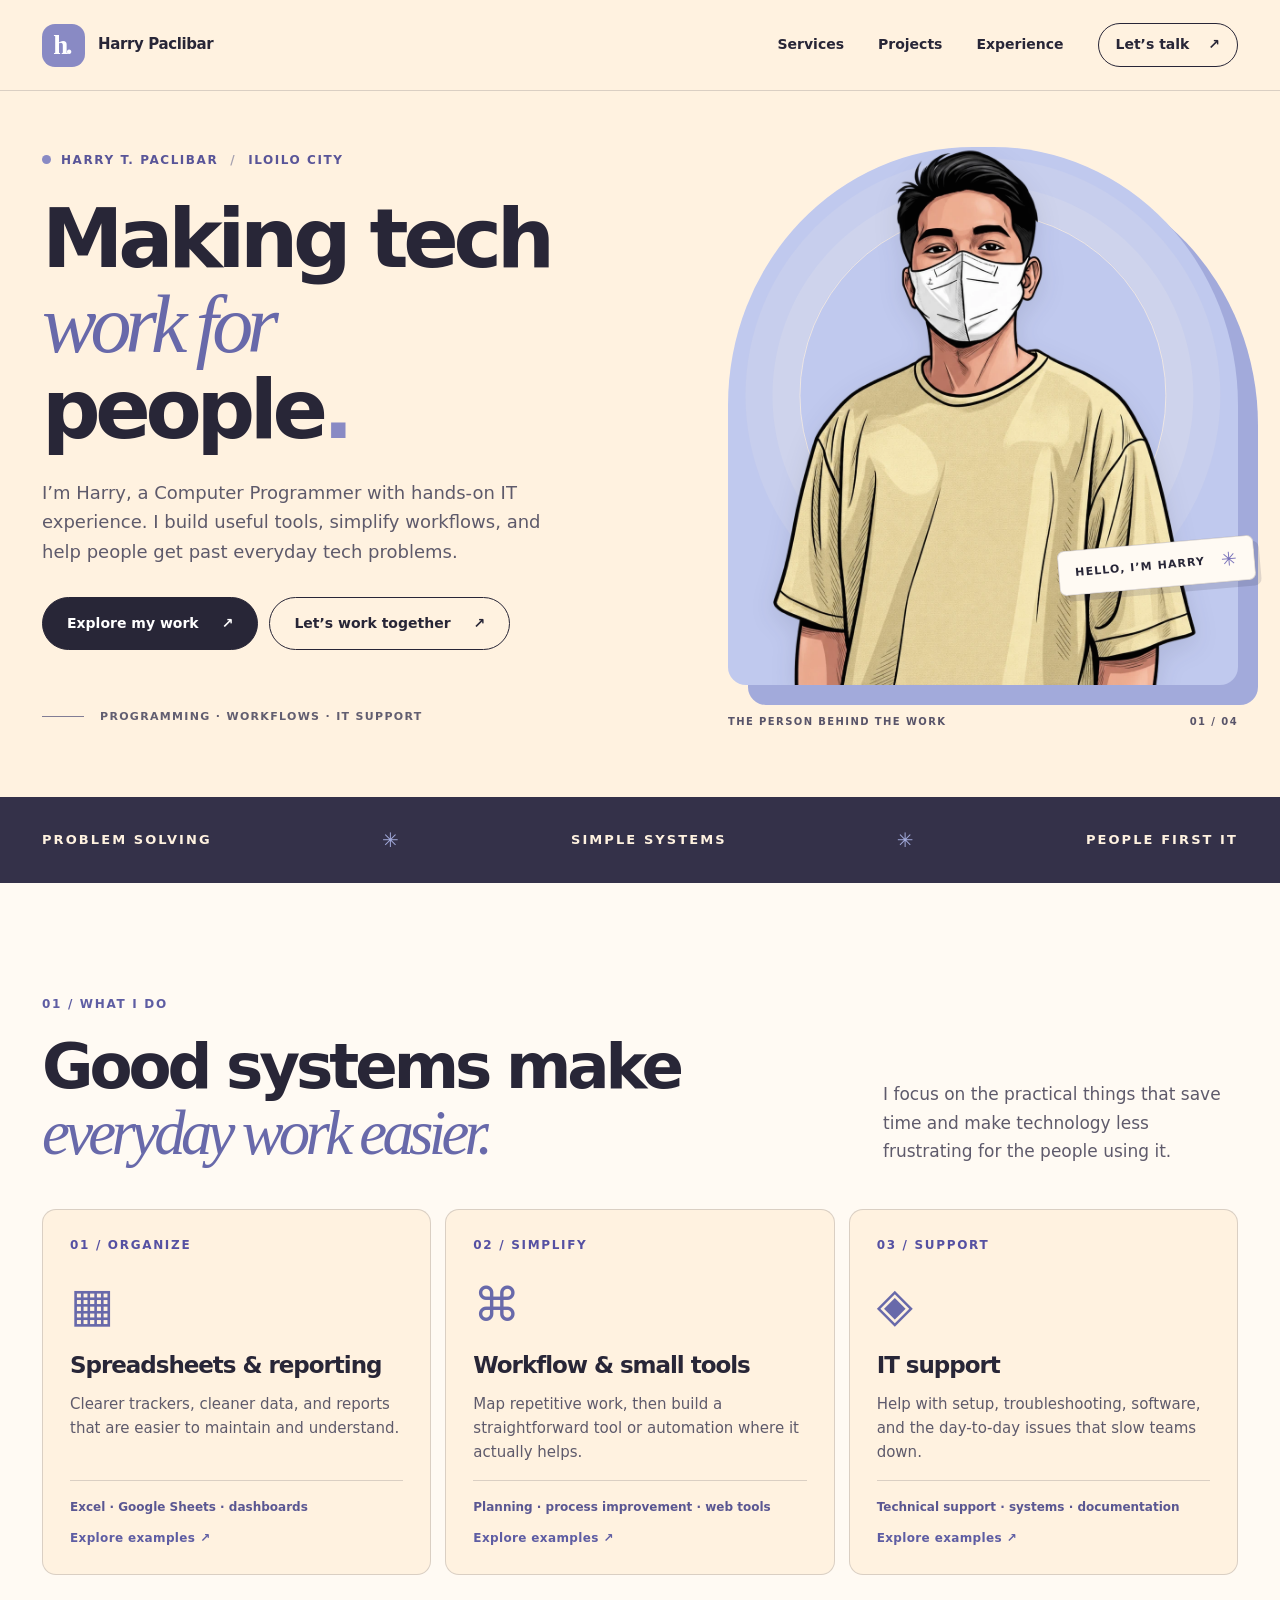
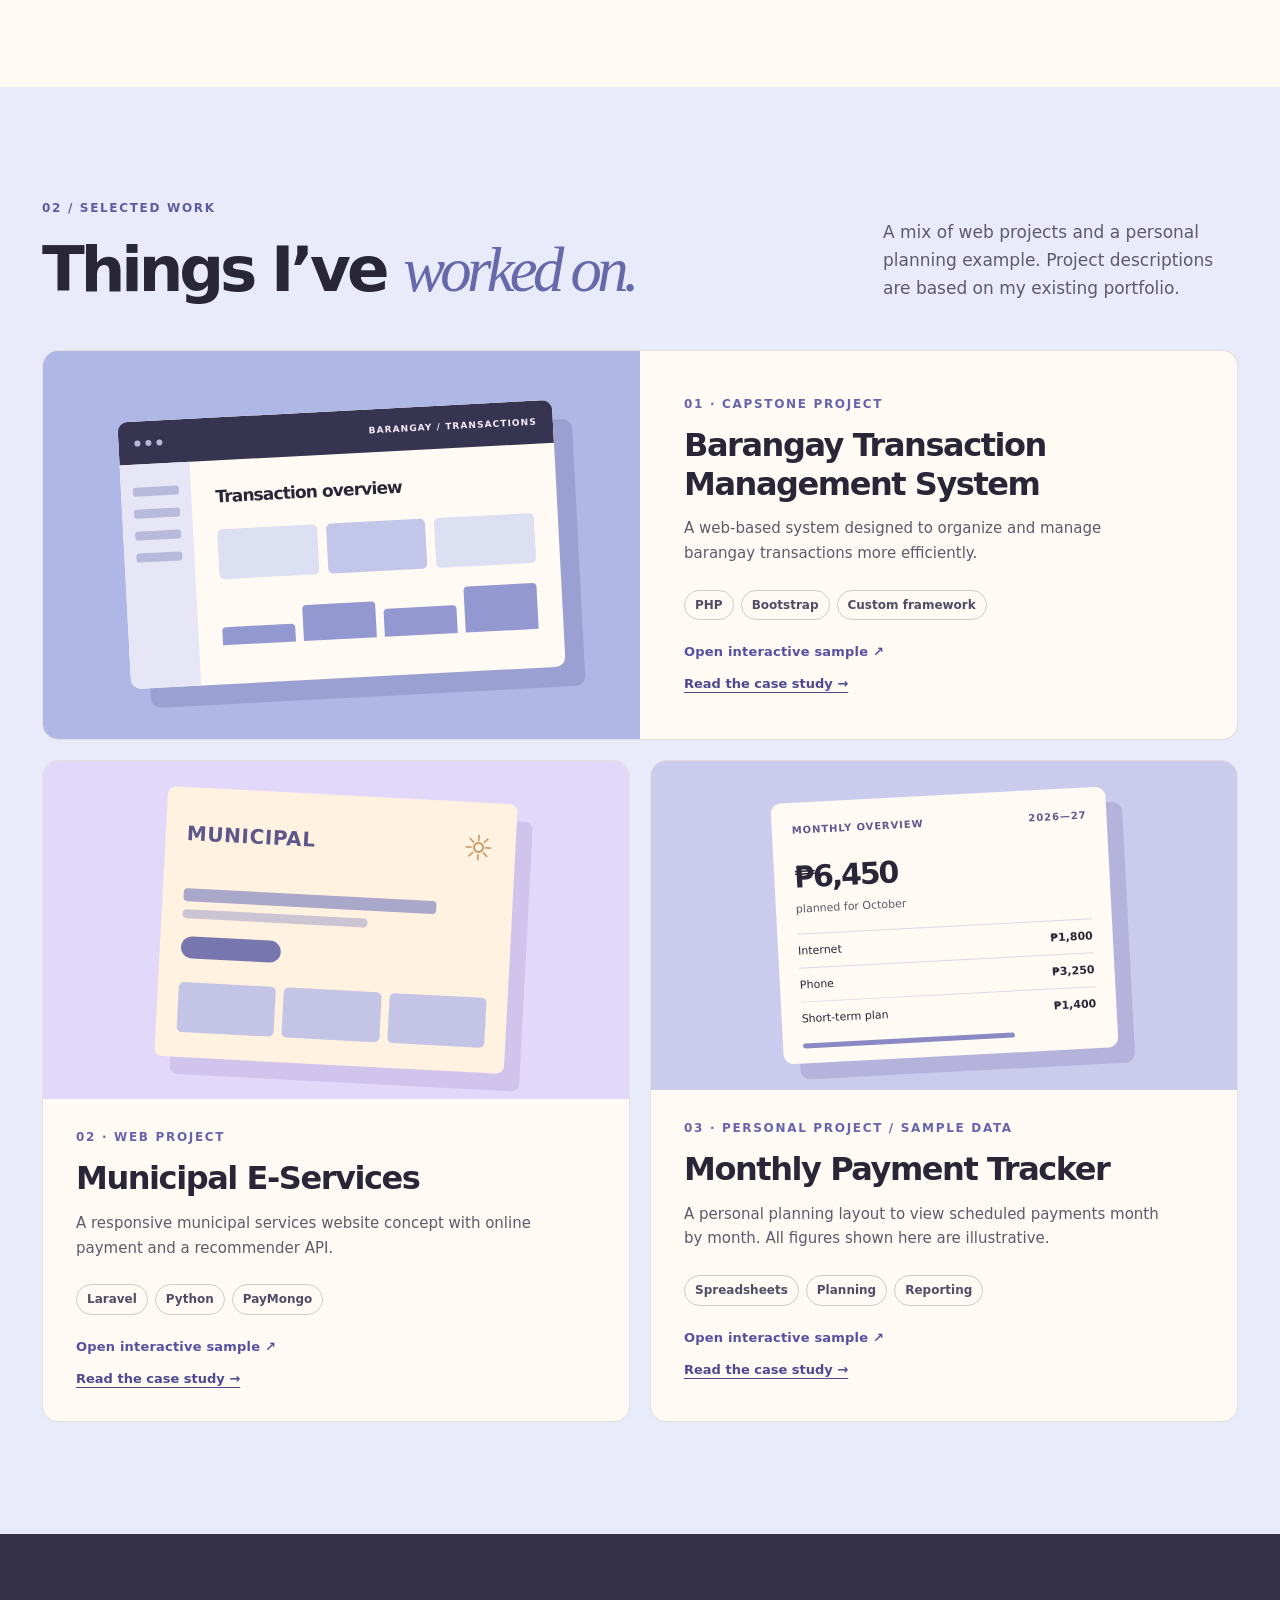
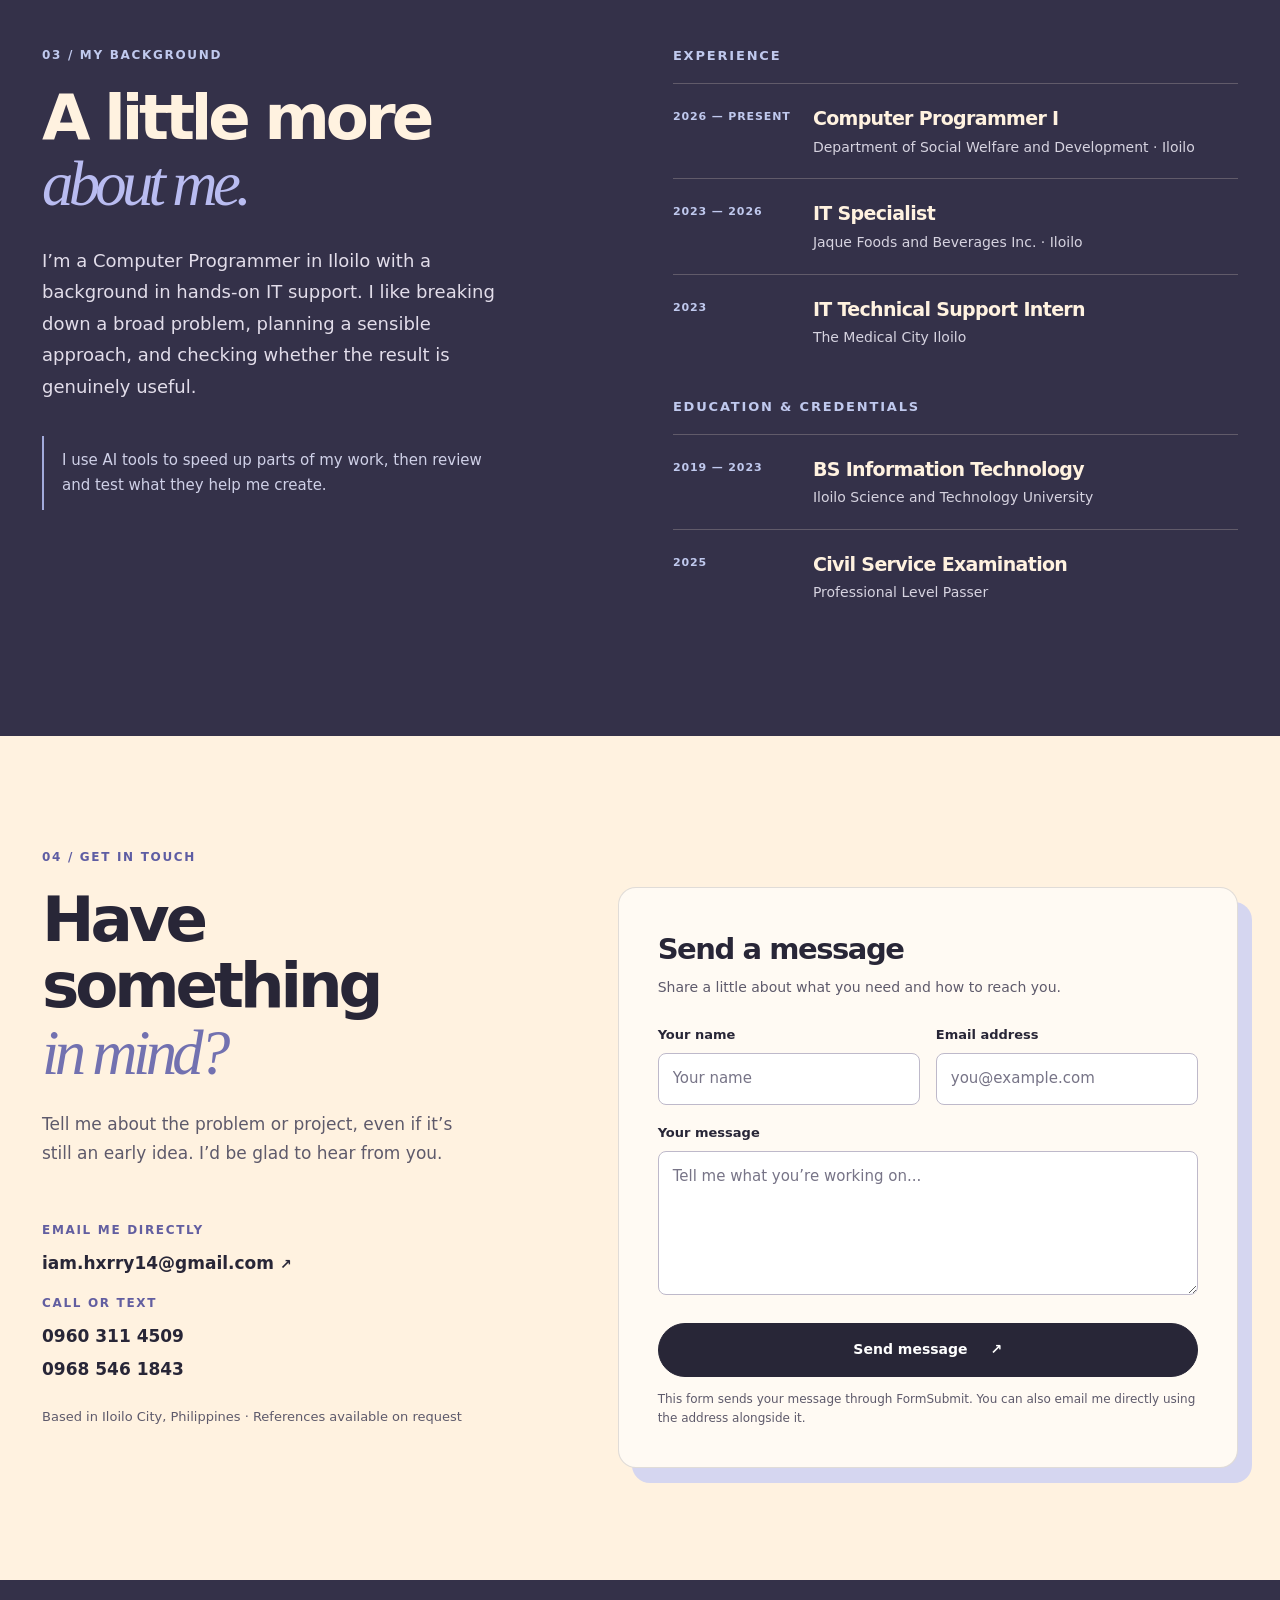
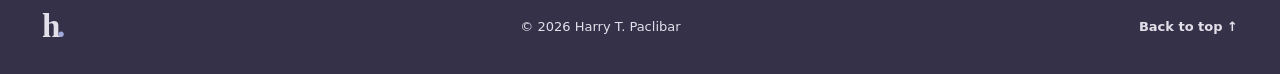
==== commit 96719ea9: "Version 4.0 Landing Page revamp and Vector image redesigned" ====
--- a/index.html
+++ b/index.html
@@ -5,6 +5,19 @@
   <meta name="viewport" content="width=device-width, initial-scale=1">
   <meta name="theme-color" content="#FFF2E0">
   <meta name="description" content="Harry T. Paclibar is an Iloilo-based computer programmer and IT professional helping teams with practical software, spreadsheets, workflows, and technical support.">
+  <link rel="canonical" href="https://hxrryp.github.io/My-Portfolio/">
+  <meta property="og:type" content="website">
+  <meta property="og:site_name" content="Harry T. Paclibar">
+  <meta property="og:title" content="Harry T. Paclibar | Programmer & IT Specialist">
+  <meta property="og:description" content="Practical software, spreadsheets, workflows, and IT support from an Iloilo-based programmer. Explore projects and interactive samples.">
+  <meta property="og:url" content="https://hxrryp.github.io/My-Portfolio/">
+  <meta property="og:image" content="https://hxrryp.github.io/My-Portfolio/assets/share-portfolio.png">
+  <meta property="og:image:width" content="1200"><meta property="og:image:height" content="630">
+  <meta property="og:image:alt" content="Harry T. Paclibar, programmer and IT specialist, with illustrated portrait">
+  <meta name="twitter:card" content="summary_large_image">
+  <meta name="twitter:title" content="Harry T. Paclibar | Programmer & IT Specialist">
+  <meta name="twitter:description" content="Practical software, spreadsheets, workflows, and IT support from Iloilo City.">
+  <meta name="twitter:image" content="https://hxrryp.github.io/My-Portfolio/assets/share-portfolio.png">
   <title>Harry T. Paclibar | Programmer & IT Specialist</title>
   <link rel="icon" href="favicon.svg" type="image/svg+xml">
   <link rel="stylesheet" href="styles.css">
@@ -27,16 +40,16 @@
   <main id="main">
     <section class="hero container" aria-labelledby="hero-title">
       <div class="hero-copy">
-        <p class="eyebrow"><span class="eyebrow-rule"></span> ILOILO CITY, PHILIPPINES <span class="eyebrow-star" aria-hidden="true">✳</span> IT & DIGITAL SOLUTIONS</p>
-        <h1 id="hero-title">Hi, I’m Harry.<br><em>I make tech</em><br>work for people<span class="period">.</span></h1>
-        <p class="hero-intro">Computer Programmer and former IT Specialist helping teams untangle technical problems, improve everyday workflows, and build useful digital tools.</p>
-        <div class="hero-actions"><a class="button button-dark" href="#projects">Explore my work <span aria-hidden="true">↗</span></a><a class="button button-outline" href="#contact">Start a conversation</a></div>
-        <p class="hero-footnote">Thoughtful planning. Practical solutions. Clear handover.</p>
+        <p class="hero-kicker"><span class="hero-kicker-dot" aria-hidden="true"></span> HARRY T. PACLIBAR <span class="hero-kicker-divider" aria-hidden="true">/</span> ILOILO CITY</p>
+        <h1 id="hero-title">Making tech<br><em>work for</em><br>people<span class="period">.</span></h1>
+        <p class="hero-intro">I’m Harry, a Computer Programmer with hands-on IT experience. I build useful tools, simplify workflows, and help people get past everyday tech problems.</p>
+        <div class="hero-actions"><a class="button button-dark" href="#projects">Explore my work <span aria-hidden="true">↗</span></a><a class="button button-outline" href="#contact">Let’s work together <span aria-hidden="true">↗</span></a></div>
+        <div class="hero-bottom"><span class="hero-bottom-line" aria-hidden="true"></span><p>PROGRAMMING <span aria-hidden="true">·</span> WORKFLOWS <span aria-hidden="true">·</span> IT SUPPORT</p></div>
       </div>
       <div class="hero-art">
-        <div class="portrait-frame"><img src="assets/harry-portrait.jpg" alt="Illustrated portrait of Harry wearing a face mask" width="1024" height="1024" fetchpriority="high"></div>
-        <div class="portrait-caption"><span>01 / THE PERSON BEHIND THE WORK</span><span aria-hidden="true">↗</span></div>
-        <div class="art-accent art-accent-one" aria-hidden="true">✳</div>
+        <div class="portrait-frame"><span class="portrait-halo" aria-hidden="true"></span><img src="assets/harry-portrait-cutout.webp" alt="Illustrated portrait of Harry wearing a face mask" width="1254" height="1254" fetchpriority="high"></div>
+        <div class="portrait-tag" aria-hidden="true">HELLO, I’M HARRY <span>✳</span></div>
+        <div class="portrait-caption"><span>THE PERSON BEHIND THE WORK</span><span>01 / 04</span></div>
       </div>
     </section>
 
@@ -54,9 +67,9 @@
     <section class="section projects" id="projects" aria-labelledby="projects-title"><div class="container">
       <div class="section-heading projects-heading"><div><p class="section-label">02 / SELECTED WORK</p><h2 id="projects-title">Things I’ve <em>worked on.</em></h2></div><p>A mix of web projects and a personal planning example. Project descriptions are based on my existing portfolio.</p></div>
       <div class="project-grid">
-        <article class="project-card feature-project"><div class="project-visual visual-barangay" aria-hidden="true"><div class="mock-window"><div class="mock-top"><span class="mock-dots"><i></i><i></i><i></i></span><span>BARANGAY / TRANSACTIONS</span></div><div class="mock-body"><div class="mock-sidebar"><b></b><b></b><b></b><b></b></div><div class="mock-main"><span>Transaction overview</span><div class="mock-stat-row"><b></b><b></b><b></b></div><div class="mock-bars"><i></i><i></i><i></i><i></i></div></div></div></div></div><div class="project-details"><p class="project-type">01 · CAPSTONE PROJECT</p><h3>Barangay Transaction Management System</h3><p>A web-based system designed to organize and manage barangay transactions more efficiently.</p><div class="chip-list"><span>PHP</span><span>Bootstrap</span><span>Custom framework</span></div><span class="project-action" aria-hidden="true">Open interactive sample ↗</span></div><a class="project-card-link" href="#contact" data-project="barangay" aria-label="Open Barangay Transaction Management sample"></a></article>
-        <article class="project-card"><div class="project-visual visual-anilao" aria-hidden="true"><div class="town-panel"><div class="town-top">ANILAO <span>☼</span></div><div class="town-lines"><b></b><b></b></div><div class="town-button"></div><div class="town-cards"><i></i><i></i><i></i></div></div></div><div class="project-details"><p class="project-type">02 · WEB PROJECT</p><h3>Anilao E-Services</h3><p>A responsive municipal services website concept with online payment and a recommender API.</p><div class="chip-list"><span>Laravel</span><span>Python</span><span>PayMongo</span></div><span class="project-action" aria-hidden="true">Open interactive sample ↗</span></div><a class="project-card-link" href="#contact" data-project="anilao" aria-label="Open Anilao E-Services sample"></a></article>
-        <article class="project-card"><div class="project-visual visual-tracker" aria-hidden="true"><div class="tracker-panel"><div class="tracker-head"><span>Monthly overview</span><span>2026—27</span></div><div class="tracker-sum">₱6,450 <small>planned for October</small></div><div class="tracker-row"><span>Internet</span><b>₱1,800</b></div><div class="tracker-row"><span>Phone</span><b>₱3,250</b></div><div class="tracker-row"><span>Short-term plan</span><b>₱1,400</b></div><div class="tracker-bottom"></div></div></div><div class="project-details"><p class="project-type">03 · PERSONAL PROJECT / SAMPLE DATA</p><h3>Monthly Payment Tracker</h3><p>A personal planning layout to view scheduled payments month by month. All figures shown here are illustrative.</p><div class="chip-list"><span>Spreadsheets</span><span>Planning</span><span>Reporting</span></div><span class="project-action" aria-hidden="true">Open interactive sample ↗</span></div><a class="project-card-link" href="#contact" data-project="tracker" aria-label="Open Monthly Payment Tracker sample"></a></article>
+        <article class="project-card feature-project"><div class="project-visual visual-barangay" aria-hidden="true"><div class="mock-window"><div class="mock-top"><span class="mock-dots"><i></i><i></i><i></i></span><span>BARANGAY / TRANSACTIONS</span></div><div class="mock-body"><div class="mock-sidebar"><b></b><b></b><b></b><b></b></div><div class="mock-main"><span>Transaction overview</span><div class="mock-stat-row"><b></b><b></b><b></b></div><div class="mock-bars"><i></i><i></i><i></i><i></i></div></div></div></div></div><div class="project-details"><p class="project-type">01 · CAPSTONE PROJECT</p><h3>Barangay Transaction Management System</h3><p>A web-based system designed to organize and manage barangay transactions more efficiently.</p><div class="chip-list"><span>PHP</span><span>Bootstrap</span><span>Custom framework</span></div><span class="project-action" aria-hidden="true">Open interactive sample ↗</span><a class="case-study-link" href="case-studies/barangay.html">Read the case study →</a></div><a class="project-card-link" href="#contact" data-project="barangay" aria-label="Open Barangay Transaction Management sample"></a></article>
+        <article class="project-card"><div class="project-visual visual-municipal" aria-hidden="true"><div class="town-panel"><div class="town-top">MUNICIPAL <span>☼</span></div><div class="town-lines"><b></b><b></b></div><div class="town-button"></div><div class="town-cards"><i></i><i></i><i></i></div></div></div><div class="project-details"><p class="project-type">02 · WEB PROJECT</p><h3>Municipal E-Services</h3><p>A responsive municipal services website concept with online payment and a recommender API.</p><div class="chip-list"><span>Laravel</span><span>Python</span><span>PayMongo</span></div><span class="project-action" aria-hidden="true">Open interactive sample ↗</span><a class="case-study-link" href="case-studies/municipal.html">Read the case study →</a></div><a class="project-card-link" href="#contact" data-project="municipal" aria-label="Open Municipal E-Services sample"></a></article>
+        <article class="project-card"><div class="project-visual visual-tracker" aria-hidden="true"><div class="tracker-panel"><div class="tracker-head"><span>Monthly overview</span><span>2026—27</span></div><div class="tracker-sum">₱6,450 <small>planned for October</small></div><div class="tracker-row"><span>Internet</span><b>₱1,800</b></div><div class="tracker-row"><span>Phone</span><b>₱3,250</b></div><div class="tracker-row"><span>Short-term plan</span><b>₱1,400</b></div><div class="tracker-bottom"></div></div></div><div class="project-details"><p class="project-type">03 · PERSONAL PROJECT / SAMPLE DATA</p><h3>Monthly Payment Tracker</h3><p>A personal planning layout to view scheduled payments month by month. All figures shown here are illustrative.</p><div class="chip-list"><span>Spreadsheets</span><span>Planning</span><span>Reporting</span></div><span class="project-action" aria-hidden="true">Open interactive sample ↗</span><a class="case-study-link" href="case-studies/tracker.html">Read the case study →</a></div><a class="project-card-link" href="#contact" data-project="tracker" aria-label="Open Monthly Payment Tracker sample"></a></article>
       </div>
     </div></section>
 
@@ -82,8 +95,8 @@
             </tbody></table></div><p class="demo-footnote" role="status" id="case-result">Try advancing a request or filtering by status.</p>
           </div>
         </section>
-        <section class="demo-app" data-project-view="anilao" aria-label="Sample municipal e-services page" hidden>
-          <div class="demo-app-header anilao-header"><div class="demo-app-brand"><span class="demo-app-mark">A</span><div><strong>Anilao E-Services</strong><small>Resident service preview · sample</small></div></div><span class="demo-app-meta">SERVICES / DEMO</span></div>
+        <section class="demo-app" data-project-view="municipal" aria-label="Sample municipal e-services page" hidden>
+          <div class="demo-app-header municipal-header"><div class="demo-app-brand"><span class="demo-app-mark">M</span><div><strong>Municipal E-Services</strong><small>Resident service preview · sample</small></div></div><span class="demo-app-meta">SERVICES / DEMO</span></div>
           <div class="demo-app-body"><div class="demo-app-title"><div><span class="demo-kicker">FIND A SERVICE</span><h3>What can we help with?</h3><p>Explore a sample online service guide.</p></div></div>
             <div class="municipal-layout"><div class="municipal-menu" role="group" aria-label="Sample service options"><button type="button" data-municipal-service="certificate" aria-pressed="true">Certificate request <span aria-hidden="true">↗</span></button><button type="button" data-municipal-service="permit" aria-pressed="false">Permit inquiry <span aria-hidden="true">↗</span></button><button type="button" data-municipal-service="appointment" aria-pressed="false">Service appointment <span aria-hidden="true">↗</span></button></div>
               <div class="municipal-detail" aria-live="polite"><span class="demo-kicker">SAMPLE SERVICE GUIDE</span><h4 id="municipal-title"></h4><p id="municipal-description"></p><div class="municipal-checklist"><span>Before you begin</span><label><input type="checkbox" data-service-check><span data-check-label></span></label><label><input type="checkbox" data-service-check><span data-check-label></span></label><label><input type="checkbox" data-service-check><span data-check-label></span></label></div><div class="municipal-progress"><div class="municipal-progress-track"><span id="municipal-progress-bar"></span></div><output id="municipal-progress-text">0 of 3 items ready</output></div></div></div>
@@ -99,7 +112,7 @@
           </div>
         </section>
       </div>
-      <div class="project-dialog-bottom"><span>Inspired by the project concept; this preview uses invented sample content.</span><button class="button button-dark" id="project-inquire" type="button">Discuss a similar project <span aria-hidden="true">↗</span></button></div>
+      <div class="project-dialog-bottom"><span>Inspired by the project concept; this preview uses invented sample content.</span><div class="project-dialog-actions"><a class="button button-outline" id="project-case-study" href="case-studies/barangay.html">Read case study <span aria-hidden="true">↗</span></a><button class="button button-dark" id="project-inquire" type="button">Discuss a similar project <span aria-hidden="true">↗</span></button></div></div>
     </div>
   </dialog>
   <dialog class="service-dialog" id="service-dialog" aria-labelledby="dialog-title" aria-describedby="dialog-intro">
--- a/styles.css
+++ b/styles.css
@@ -1,5 +1,5 @@
 :root{--cream:#FFF2E0;--lavender-light:#C0C9EE;--lavender:#A2AADB;--purple:#898AC4;--ink:#282637;--muted:#5e5a6b;--line:rgba(40,38,55,.17);--paper:#fffaf3;--deep:#343149;--focus:#49419c;color-scheme:light;font-family:Inter,ui-sans-serif,system-ui,-apple-system,BlinkMacSystemFont,"Segoe UI",sans-serif;font-synthesis:none}
-*{box-sizing:border-box}html{scroll-behavior:smooth}body{margin:0;background:var(--cream);color:var(--ink);font-size:16px;line-height:1.55}img{display:block;max-width:100%}a{color:inherit}button,input,textarea{font:inherit}button{cursor:pointer}a:focus-visible,button:focus-visible,input:focus-visible,textarea:focus-visible{outline:3px solid var(--focus);outline-offset:3px}.container{width:min(100% - 84px,1220px);margin-inline:auto}.skip-link{position:absolute;z-index:10;left:12px;top:-90px;background:var(--deep);color:white;padding:12px 20px}.skip-link:focus{top:12px}.site-header{border-bottom:1px solid var(--line)}.header-inner{min-height:90px;display:flex;justify-content:space-between;align-items:center;gap:24px}.wordmark{text-decoration:none;display:flex;align-items:center;gap:13px;font-size:15px;font-weight:800;letter-spacing:-.025em;white-space:nowrap}.wordmark-symbol{display:grid;place-items:center;width:43px;height:43px;border-radius:13px;background:var(--purple);color:white;font:700 27px/1 Georgia,serif;letter-spacing:-.1em;padding-right:4px}.nav{display:flex;align-items:center;gap:34px;font-weight:600;font-size:14px}.nav a{text-decoration:none}.nav a:hover,.footer a:hover,.direct-contact a:hover{color:#5550a2}.nav .nav-cta{border:1px solid var(--ink);border-radius:999px;padding:10px 17px;white-space:nowrap}.nav-cta span{margin-left:14px}.hero{min-height:680px;padding-block:78px 105px;display:grid;grid-template-columns:minmax(0,1.15fr) minmax(360px,.85fr);gap:50px;align-items:center}.eyebrow,.section-label,.card-index,.project-type,.portrait-caption,.direct-contact>span{font-size:12px;font-weight:800;letter-spacing:.14em}.eyebrow{display:flex;align-items:center;gap:10px;flex-wrap:wrap;margin:0 0 26px;color:#5550a2}.eyebrow-rule{width:26px;height:2px;background:var(--purple)}.eyebrow-star{font-size:16px;line-height:1}h1,h2,h3,h4,p{margin-top:0}h1,h2{letter-spacing:-.065em;line-height:1.06}h1{font-size:clamp(3.7rem,6.45vw,6.7rem);font-weight:750;margin-bottom:29px}h1 em,h2 em{font-family:Georgia,"Times New Roman",serif;font-weight:400;color:#6869aa;letter-spacing:-.075em}.period{color:var(--purple)}.hero-intro{font-size:19px;line-height:1.65;max-width:560px;color:var(--muted);margin-bottom:33px}.hero-actions{display:flex;align-items:center;gap:12px;flex-wrap:wrap}.button{text-decoration:none;border-radius:999px;padding:15px 24px;min-height:52px;display:inline-flex;align-items:center;justify-content:center;gap:23px;font-size:14px;font-weight:750;border:1px solid var(--ink);transition:transform .18s,background .18s,color .18s}.button:hover{transform:translateY(-2px)}.button-dark{background:var(--ink);color:white}.button-dark:hover{background:#515072}.button-outline{background:transparent;color:var(--ink)}.button-outline:hover{background:#fff9f0}.hero-footnote{font-size:13px;letter-spacing:.015em;color:var(--muted);margin:42px 0 0}.hero-art{position:relative;max-width:495px;width:100%;justify-self:end}.portrait-frame{padding:15px;background:var(--lavender-light);border-radius:44% 44% 16px 16px;overflow:hidden;box-shadow:25px 24px 0 var(--lavender)}.portrait-frame img{aspect-ratio:1/1.08;object-fit:cover;object-position:center top;border-radius:44% 44% 10px 10px}.portrait-caption{display:flex;justify-content:space-between;gap:12px;padding:27px 1px 0;color:var(--muted);font-size:11px}.art-accent{position:absolute;color:var(--cream);font-size:54px;line-height:1}.art-accent-one{right:-15px;top:13%}.intro-band{background:var(--deep);color:var(--cream)}.band-inner{min-height:86px;display:flex;justify-content:space-between;align-items:center;gap:20px;font-size:13px;font-weight:800;letter-spacing:.16em}.band-symbol{font-size:20px;color:var(--lavender)}.section{padding-block:112px}.section-label{color:#5e5da3;margin-bottom:20px}.section-heading{display:flex;align-items:end;justify-content:space-between;gap:60px;margin-bottom:42px}.section-heading h2,.about h2,.contact h2{font-size:clamp(2.9rem,4.9vw,5.2rem);margin:0;font-weight:700}.section-heading>p{max-width:355px;color:var(--muted);font-size:17px;line-height:1.65;margin-bottom:2px}.services{background:var(--paper)}.services-grid{display:grid;grid-template-columns:repeat(3,minmax(0,1fr));gap:14px}.service-card{min-height:338px;border:1px solid var(--line);border-radius:14px;background:var(--cream);padding:26px 27px;display:flex;flex-direction:column;transition:transform .2s,box-shadow .2s}.service-card:hover{transform:translateY(-4px);box-shadow:0 12px 20px rgba(40,38,55,.07)}.card-index{color:#5550a2}.service-glyph{font-size:47px;color:#6869aa;margin:27px 0 24px;line-height:1}.service-card h3{font-size:23px;line-height:1.2;letter-spacing:-.045em;margin-bottom:12px}.service-card p{color:var(--muted);font-size:15px;line-height:1.62}.service-card .card-tags{border-top:1px solid var(--line);padding-top:17px;margin:auto 0 0;color:#5a5792;font-size:12px;font-weight:700}.projects{background:#e9eafa}.projects-heading{margin-bottom:46px}.project-grid{display:grid;grid-template-columns:repeat(2,minmax(0,1fr));gap:20px}.project-card{overflow:hidden;border:1px solid rgba(40,38,55,.12);border-radius:16px;background:var(--paper)}.feature-project{grid-column:1/-1;display:grid;grid-template-columns:1fr 1fr}.project-visual{position:relative;min-height:300px;padding:34px;display:grid;place-items:center;overflow:hidden}.feature-project .project-visual{min-height:370px}.visual-barangay{background:#afb7e7}.visual-anilao{background:#e2d8fa}.visual-tracker{background:#cbcbed}.project-details{padding:29px 33px 32px}.feature-project .project-details{display:flex;flex-direction:column;justify-content:center;padding:44px}.project-type{color:#6664ad;margin-bottom:13px}.project-details h3{font-size:clamp(1.5rem,2.5vw,2.15rem);letter-spacing:-.045em;line-height:1.2;margin-bottom:13px}.project-details>p:not(.project-type){color:var(--muted);max-width:490px;line-height:1.65;font-size:15px;margin-bottom:24px}.chip-list{display:flex;flex-wrap:wrap;gap:7px}.chip-list span{border:1px solid rgba(40,38,55,.22);border-radius:999px;padding:5px 10px;font-size:12px;font-weight:700;color:#504d67}.mock-window{width:min(100%,435px);background:#fffaf3;box-shadow:19px 20px 0 rgba(81,78,137,.22);border-radius:10px;overflow:hidden;transform:rotate(-3deg)}.mock-top{height:43px;background:#373451;color:#f5ecfa;display:flex;align-items:center;justify-content:space-between;padding:0 16px;font-size:9px;font-weight:800;letter-spacing:.12em}.mock-dots{display:flex;gap:5px}.mock-dots i{height:6px;width:6px;border-radius:50%;background:#b9b6d9}.mock-body{display:flex;min-height:224px}.mock-sidebar{width:70px;background:#e7e6f7;padding:23px 12px;display:flex;flex-direction:column;gap:13px}.mock-sidebar b{height:9px;border-radius:3px;background:#b8b9db}.mock-main{flex:1;padding:23px 24px}.mock-main>span{display:block;font-weight:800;font-size:17px;letter-spacing:-.05em}.mock-stat-row{display:flex;gap:9px;margin:20px 0}.mock-stat-row b{width:33%;height:50px;background:#dddff2;border-radius:5px}.mock-stat-row b:nth-child(2){background:#c2c6e9}.mock-bars{display:flex;align-items:end;gap:8px;height:46px}.mock-bars i{width:23%;height:40%;background:#9398d0;border-radius:4px 4px 0 0}.mock-bars i:nth-child(2){height:80%}.mock-bars i:nth-child(3){height:62%}.mock-bars i:nth-child(4){height:100%}.town-panel{background:var(--cream);width:min(90%,350px);border-radius:8px;box-shadow:16px 17px 0 rgba(129,101,173,.19);padding:19px 21px 25px;transform:rotate(3deg)}.town-top{display:flex;justify-content:space-between;align-items:center;font-size:20px;font-weight:900;letter-spacing:.03em;color:#5d578c}.town-top span{font-size:35px;color:#c89460}.town-lines{margin:28px 0 18px}.town-lines b{display:block;height:13px;background:#a9a7ca;border-radius:4px;margin-bottom:8px;width:82%}.town-lines b+ b{width:60%;height:9px;opacity:.6}.town-button{height:22px;width:100px;background:#7776af;border-radius:50px;margin-bottom:24px}.town-cards{display:flex;gap:8px}.town-cards i{height:50px;flex:1;border-radius:5px;background:#c4c4e6}.tracker-panel{background:#fffaf3;border-radius:10px;width:min(90%,335px);box-shadow:16px 16px 0 rgba(91,83,148,.2);padding:20px 20px 15px;transform:rotate(-3deg)}.tracker-head{display:flex;justify-content:space-between;gap:10px;color:#5e5a8d;font-size:10px;font-weight:800;text-transform:uppercase;letter-spacing:.09em}.tracker-sum{font-size:30px;font-weight:850;letter-spacing:-.07em;margin:16px 0}.tracker-sum small{display:block;font-size:11px;letter-spacing:0;color:var(--muted);font-weight:500}.tracker-row{border-top:1px solid #ded8e5;display:flex;justify-content:space-between;padding:8px 0;font-size:11px}.tracker-row b{font-size:11px}.tracker-bottom{margin-top:8px;height:5px;width:72%;background:#898ac4;border-radius:8px}.about{background:var(--deep);color:var(--cream)}.about-grid{display:grid;grid-template-columns:.95fr 1.05fr;gap:10%}.about .section-label{color:#c0c9ee}.about h2 em{color:#b9bcf1}.about-lead>p:not(.section-label){margin:27px 0;color:#e2ddea;max-width:470px;font-size:18px;line-height:1.75}.about-note{border-left:2px solid var(--lavender);padding:12px 0 12px 18px;color:#cfd0e7;max-width:440px;font-size:15px;line-height:1.65;margin-top:34px}.career h3{font-size:13px;text-transform:uppercase;letter-spacing:.14em;color:#c0c9ee;margin-bottom:17px}.career-item{border-top:1px solid rgba(255,242,224,.22);padding:20px 0;display:grid;grid-template-columns:128px 1fr;gap:12px}.career-item>span{font-size:11px;letter-spacing:.08em;font-weight:800;color:#c0c9ee;padding-top:4px}.career-item h4{font-size:19px;letter-spacing:-.035em;margin-bottom:3px}.career-item p{font-size:14px;color:#d6d3e0;margin-bottom:0}.career .education-heading{margin-top:28px}.contact{background:var(--cream)}.contact-grid{display:grid;grid-template-columns:.86fr 1.14fr;gap:9%;align-items:start}.contact h2{margin-bottom:24px}.contact h2 em{color:#7271b0}.contact-copy>p{font-size:17px;line-height:1.7;color:var(--muted);max-width:420px}.direct-contact{display:flex;flex-direction:column;align-items:flex-start;margin-top:39px}.direct-contact>span{color:#625ea0;margin:14px 0 8px}.direct-contact>a{text-decoration:none;font-size:17px;font-weight:700;line-height:1.9;word-break:break-word}.direct-contact>a span{font-size:14px}.direct-contact>p{font-size:13px;color:var(--muted);margin:22px 0 0;line-height:1.5}.contact-form{background:var(--paper);border:1px solid rgba(40,38,55,.14);border-radius:18px;box-shadow:14px 15px 0 #d5d6f0;padding:39px}.contact-form h3{font-size:29px;letter-spacing:-.05em;margin-bottom:5px}.contact-form>p{color:var(--muted);font-size:14px;margin-bottom:27px}.form-row{display:grid;grid-template-columns:1fr 1fr;gap:16px}.field{margin-bottom:18px}.field label{display:block;margin-bottom:8px;font-size:13px;font-weight:800}.field input,.field textarea{width:100%;border:1px solid #beb9ca;border-radius:8px;background:#fff;color:var(--ink);padding:13px 14px;outline-offset:2px;font-size:15px}.field textarea{resize:vertical;min-height:140px}.field input::placeholder,.field textarea::placeholder{color:#777487}.field input:focus,.field textarea:focus{border-color:#6869aa}.submit-button{width:100%;margin-top:2px}.contact-form .form-note{font-size:12px;line-height:1.6;margin:13px 0 0}.honey-field{position:absolute;left:-9999px;width:1px;height:1px;opacity:0}.footer{background:var(--deep);color:#e4e0ea}.footer-inner{min-height:94px;display:flex;justify-content:space-between;align-items:center;gap:20px;font-size:13px}.footer-brand{font:700 33px Georgia,serif;text-decoration:none;line-height:1;letter-spacing:-.1em}.footer-brand span{color:var(--lavender)}.footer-inner>a:last-child{text-decoration:none;font-weight:700}
+*{box-sizing:border-box}html{scroll-behavior:smooth}body{margin:0;background:var(--cream);color:var(--ink);font-size:16px;line-height:1.55}img{display:block;max-width:100%}a{color:inherit}button,input,textarea{font:inherit}button{cursor:pointer}a:focus-visible,button:focus-visible,input:focus-visible,textarea:focus-visible{outline:3px solid var(--focus);outline-offset:3px}.container{width:min(100% - 84px,1220px);margin-inline:auto}.skip-link{position:absolute;z-index:10;left:12px;top:-90px;background:var(--deep);color:white;padding:12px 20px}.skip-link:focus{top:12px}.site-header{border-bottom:1px solid var(--line)}.header-inner{min-height:90px;display:flex;justify-content:space-between;align-items:center;gap:24px}.wordmark{text-decoration:none;display:flex;align-items:center;gap:13px;font-size:15px;font-weight:800;letter-spacing:-.025em;white-space:nowrap}.wordmark-symbol{display:grid;place-items:center;width:43px;height:43px;border-radius:13px;background:var(--purple);color:white;font:700 27px/1 Georgia,serif;letter-spacing:-.1em;padding-right:4px}.nav{display:flex;align-items:center;gap:34px;font-weight:600;font-size:14px}.nav a{text-decoration:none}.nav a:hover,.footer a:hover,.direct-contact a:hover{color:#5550a2}.nav .nav-cta{border:1px solid var(--ink);border-radius:999px;padding:10px 17px;white-space:nowrap}.nav-cta span{margin-left:14px}.hero{min-height:680px;padding-block:78px 105px;display:grid;grid-template-columns:minmax(0,1.15fr) minmax(360px,.85fr);gap:50px;align-items:center}.eyebrow,.section-label,.card-index,.project-type,.portrait-caption,.direct-contact>span{font-size:12px;font-weight:800;letter-spacing:.14em}.eyebrow{display:flex;align-items:center;gap:10px;flex-wrap:wrap;margin:0 0 26px;color:#5550a2}.eyebrow-rule{width:26px;height:2px;background:var(--purple)}.eyebrow-star{font-size:16px;line-height:1}h1,h2,h3,h4,p{margin-top:0}h1,h2{letter-spacing:-.065em;line-height:1.06}h1{font-size:clamp(3.7rem,6.45vw,6.7rem);font-weight:750;margin-bottom:29px}h1 em,h2 em{font-family:Georgia,"Times New Roman",serif;font-weight:400;color:#6869aa;letter-spacing:-.075em}.period{color:var(--purple)}.hero-intro{font-size:19px;line-height:1.65;max-width:560px;color:var(--muted);margin-bottom:33px}.hero-actions{display:flex;align-items:center;gap:12px;flex-wrap:wrap}.button{text-decoration:none;border-radius:999px;padding:15px 24px;min-height:52px;display:inline-flex;align-items:center;justify-content:center;gap:23px;font-size:14px;font-weight:750;border:1px solid var(--ink);transition:transform .18s,background .18s,color .18s}.button:hover{transform:translateY(-2px)}.button-dark{background:var(--ink);color:white}.button-dark:hover{background:#515072}.button-outline{background:transparent;color:var(--ink)}.button-outline:hover{background:#fff9f0}.hero-footnote{font-size:13px;letter-spacing:.015em;color:var(--muted);margin:42px 0 0}.hero-art{position:relative;max-width:495px;width:100%;justify-self:end}.portrait-frame{padding:15px;background:var(--lavender-light);border-radius:44% 44% 16px 16px;overflow:hidden;box-shadow:25px 24px 0 var(--lavender)}.portrait-frame img{aspect-ratio:1/1.08;object-fit:cover;object-position:center top;border-radius:44% 44% 10px 10px}.portrait-caption{display:flex;justify-content:space-between;gap:12px;padding:27px 1px 0;color:var(--muted);font-size:11px}.art-accent{position:absolute;color:var(--cream);font-size:54px;line-height:1}.art-accent-one{right:-15px;top:13%}.intro-band{background:var(--deep);color:var(--cream)}.band-inner{min-height:86px;display:flex;justify-content:space-between;align-items:center;gap:20px;font-size:13px;font-weight:800;letter-spacing:.16em}.band-symbol{font-size:20px;color:var(--lavender)}.section{padding-block:112px}.section-label{color:#5e5da3;margin-bottom:20px}.section-heading{display:flex;align-items:end;justify-content:space-between;gap:60px;margin-bottom:42px}.section-heading h2,.about h2,.contact h2{font-size:clamp(2.9rem,4.9vw,5.2rem);margin:0;font-weight:700}.section-heading>p{max-width:355px;color:var(--muted);font-size:17px;line-height:1.65;margin-bottom:2px}.services{background:var(--paper)}.services-grid{display:grid;grid-template-columns:repeat(3,minmax(0,1fr));gap:14px}.service-card{min-height:338px;border:1px solid var(--line);border-radius:14px;background:var(--cream);padding:26px 27px;display:flex;flex-direction:column;transition:transform .2s,box-shadow .2s}.service-card:hover{transform:translateY(-4px);box-shadow:0 12px 20px rgba(40,38,55,.07)}.card-index{color:#5550a2}.service-glyph{font-size:47px;color:#6869aa;margin:27px 0 24px;line-height:1}.service-card h3{font-size:23px;line-height:1.2;letter-spacing:-.045em;margin-bottom:12px}.service-card p{color:var(--muted);font-size:15px;line-height:1.62}.service-card .card-tags{border-top:1px solid var(--line);padding-top:17px;margin:auto 0 0;color:#5a5792;font-size:12px;font-weight:700}.projects{background:#e9eafa}.projects-heading{margin-bottom:46px}.project-grid{display:grid;grid-template-columns:repeat(2,minmax(0,1fr));gap:20px}.project-card{overflow:hidden;border:1px solid rgba(40,38,55,.12);border-radius:16px;background:var(--paper)}.feature-project{grid-column:1/-1;display:grid;grid-template-columns:1fr 1fr}.project-visual{position:relative;min-height:300px;padding:34px;display:grid;place-items:center;overflow:hidden}.feature-project .project-visual{min-height:370px}.visual-barangay{background:#afb7e7}.visual-municipal{background:#e2d8fa}.visual-tracker{background:#cbcbed}.project-details{padding:29px 33px 32px}.feature-project .project-details{display:flex;flex-direction:column;justify-content:center;padding:44px}.project-type{color:#6664ad;margin-bottom:13px}.project-details h3{font-size:clamp(1.5rem,2.5vw,2.15rem);letter-spacing:-.045em;line-height:1.2;margin-bottom:13px}.project-details>p:not(.project-type){color:var(--muted);max-width:490px;line-height:1.65;font-size:15px;margin-bottom:24px}.chip-list{display:flex;flex-wrap:wrap;gap:7px}.chip-list span{border:1px solid rgba(40,38,55,.22);border-radius:999px;padding:5px 10px;font-size:12px;font-weight:700;color:#504d67}.mock-window{width:min(100%,435px);background:#fffaf3;box-shadow:19px 20px 0 rgba(81,78,137,.22);border-radius:10px;overflow:hidden;transform:rotate(-3deg)}.mock-top{height:43px;background:#373451;color:#f5ecfa;display:flex;align-items:center;justify-content:space-between;padding:0 16px;font-size:9px;font-weight:800;letter-spacing:.12em}.mock-dots{display:flex;gap:5px}.mock-dots i{height:6px;width:6px;border-radius:50%;background:#b9b6d9}.mock-body{display:flex;min-height:224px}.mock-sidebar{width:70px;background:#e7e6f7;padding:23px 12px;display:flex;flex-direction:column;gap:13px}.mock-sidebar b{height:9px;border-radius:3px;background:#b8b9db}.mock-main{flex:1;padding:23px 24px}.mock-main>span{display:block;font-weight:800;font-size:17px;letter-spacing:-.05em}.mock-stat-row{display:flex;gap:9px;margin:20px 0}.mock-stat-row b{width:33%;height:50px;background:#dddff2;border-radius:5px}.mock-stat-row b:nth-child(2){background:#c2c6e9}.mock-bars{display:flex;align-items:end;gap:8px;height:46px}.mock-bars i{width:23%;height:40%;background:#9398d0;border-radius:4px 4px 0 0}.mock-bars i:nth-child(2){height:80%}.mock-bars i:nth-child(3){height:62%}.mock-bars i:nth-child(4){height:100%}.town-panel{background:var(--cream);width:min(90%,350px);border-radius:8px;box-shadow:16px 17px 0 rgba(129,101,173,.19);padding:19px 21px 25px;transform:rotate(3deg)}.town-top{display:flex;justify-content:space-between;align-items:center;font-size:20px;font-weight:900;letter-spacing:.03em;color:#5d578c}.town-top span{font-size:35px;color:#c89460}.town-lines{margin:28px 0 18px}.town-lines b{display:block;height:13px;background:#a9a7ca;border-radius:4px;margin-bottom:8px;width:82%}.town-lines b+ b{width:60%;height:9px;opacity:.6}.town-button{height:22px;width:100px;background:#7776af;border-radius:50px;margin-bottom:24px}.town-cards{display:flex;gap:8px}.town-cards i{height:50px;flex:1;border-radius:5px;background:#c4c4e6}.tracker-panel{background:#fffaf3;border-radius:10px;width:min(90%,335px);box-shadow:16px 16px 0 rgba(91,83,148,.2);padding:20px 20px 15px;transform:rotate(-3deg)}.tracker-head{display:flex;justify-content:space-between;gap:10px;color:#5e5a8d;font-size:10px;font-weight:800;text-transform:uppercase;letter-spacing:.09em}.tracker-sum{font-size:30px;font-weight:850;letter-spacing:-.07em;margin:16px 0}.tracker-sum small{display:block;font-size:11px;letter-spacing:0;color:var(--muted);font-weight:500}.tracker-row{border-top:1px solid #ded8e5;display:flex;justify-content:space-between;padding:8px 0;font-size:11px}.tracker-row b{font-size:11px}.tracker-bottom{margin-top:8px;height:5px;width:72%;background:#898ac4;border-radius:8px}.about{background:var(--deep);color:var(--cream)}.about-grid{display:grid;grid-template-columns:.95fr 1.05fr;gap:10%}.about .section-label{color:#c0c9ee}.about h2 em{color:#b9bcf1}.about-lead>p:not(.section-label){margin:27px 0;color:#e2ddea;max-width:470px;font-size:18px;line-height:1.75}.about-note{border-left:2px solid var(--lavender);padding:12px 0 12px 18px;color:#cfd0e7;max-width:440px;font-size:15px;line-height:1.65;margin-top:34px}.career h3{font-size:13px;text-transform:uppercase;letter-spacing:.14em;color:#c0c9ee;margin-bottom:17px}.career-item{border-top:1px solid rgba(255,242,224,.22);padding:20px 0;display:grid;grid-template-columns:128px 1fr;gap:12px}.career-item>span{font-size:11px;letter-spacing:.08em;font-weight:800;color:#c0c9ee;padding-top:4px}.career-item h4{font-size:19px;letter-spacing:-.035em;margin-bottom:3px}.career-item p{font-size:14px;color:#d6d3e0;margin-bottom:0}.career .education-heading{margin-top:28px}.contact{background:var(--cream)}.contact-grid{display:grid;grid-template-columns:.86fr 1.14fr;gap:9%;align-items:start}.contact h2{margin-bottom:24px}.contact h2 em{color:#7271b0}.contact-copy>p{font-size:17px;line-height:1.7;color:var(--muted);max-width:420px}.direct-contact{display:flex;flex-direction:column;align-items:flex-start;margin-top:39px}.direct-contact>span{color:#625ea0;margin:14px 0 8px}.direct-contact>a{text-decoration:none;font-size:17px;font-weight:700;line-height:1.9;word-break:break-word}.direct-contact>a span{font-size:14px}.direct-contact>p{font-size:13px;color:var(--muted);margin:22px 0 0;line-height:1.5}.contact-form{background:var(--paper);border:1px solid rgba(40,38,55,.14);border-radius:18px;box-shadow:14px 15px 0 #d5d6f0;padding:39px}.contact-form h3{font-size:29px;letter-spacing:-.05em;margin-bottom:5px}.contact-form>p{color:var(--muted);font-size:14px;margin-bottom:27px}.form-row{display:grid;grid-template-columns:1fr 1fr;gap:16px}.field{margin-bottom:18px}.field label{display:block;margin-bottom:8px;font-size:13px;font-weight:800}.field input,.field textarea{width:100%;border:1px solid #beb9ca;border-radius:8px;background:#fff;color:var(--ink);padding:13px 14px;outline-offset:2px;font-size:15px}.field textarea{resize:vertical;min-height:140px}.field input::placeholder,.field textarea::placeholder{color:#777487}.field input:focus,.field textarea:focus{border-color:#6869aa}.submit-button{width:100%;margin-top:2px}.contact-form .form-note{font-size:12px;line-height:1.6;margin:13px 0 0}.honey-field{position:absolute;left:-9999px;width:1px;height:1px;opacity:0}.footer{background:var(--deep);color:#e4e0ea}.footer-inner{min-height:94px;display:flex;justify-content:space-between;align-items:center;gap:20px;font-size:13px}.footer-brand{font:700 33px Georgia,serif;text-decoration:none;line-height:1;letter-spacing:-.1em}.footer-brand span{color:var(--lavender)}.footer-inner>a:last-child{text-decoration:none;font-weight:700}
 @media(max-width:1050px){.hero{gap:28px;grid-template-columns:1.1fr .9fr}.hero h1{font-size:clamp(3.4rem,6.2vw,5.5rem)}.nav{gap:21px}.about-grid{gap:5%}}
 @media(max-width:760px){.container{width:min(100% - 40px,620px)}.header-inner{min-height:80px}.nav{gap:14px;font-size:13px}.nav a:nth-child(1),.nav a:nth-child(3){display:none}.hero{grid-template-columns:1fr;min-height:0;padding-block:70px 85px;gap:56px}.hero h1{font-size:clamp(3.6rem,10vw,5.5rem)}.hero-art{justify-self:center;max-width:440px;width:calc(100% - 25px)}.hero-footnote{margin-top:25px}.band-inner{flex-wrap:wrap;justify-content:center;padding-block:20px;min-height:75px;font-size:11px}.band-inner span:nth-last-child(-n+2){display:none}.section{padding-block:83px}.section-heading{display:block}.section-heading>p{margin-top:23px;max-width:540px}.services-grid{grid-template-columns:1fr}.service-card{min-height:0}.service-glyph{margin:18px 0}.project-grid{grid-template-columns:1fr}.feature-project{grid-column:auto;display:block}.feature-project .project-visual{min-height:310px}.feature-project .project-details{padding:29px 33px 32px}.about-grid,.contact-grid{grid-template-columns:1fr;gap:55px}.career-item{grid-template-columns:120px 1fr}.contact-form{box-shadow:9px 10px 0 #d5d6f0}}
 @media(max-width:440px){.container{width:calc(100% - 34px)}.wordmark{font-size:14px}.wordmark-symbol{width:35px;height:35px;font-size:22px}.nav a:not(.nav-cta){display:none}.nav .nav-cta{padding:9px 13px}.nav-cta span{margin-left:6px}.hero{padding-top:58px}.eyebrow{font-size:10px;letter-spacing:.08em}.hero h1{font-size:clamp(3.25rem,12.1vw,4.1rem)}.hero-intro{font-size:17px}.hero-actions .button{width:100%}.portrait-frame{padding:10px;box-shadow:14px 15px 0 var(--lavender)}.band-inner{gap:13px}.section-heading h2,.about h2,.contact h2{font-size:clamp(2.6rem,11vw,3.5rem)}.project-visual{padding:20px;min-height:270px}.feature-project .project-visual{min-height:270px}.mock-sidebar{width:48px}.mock-main{padding:19px 12px}.mock-main>span{font-size:14px}.mock-window{box-shadow:10px 11px 0 rgba(81,78,137,.22)}.project-details,.feature-project .project-details{padding:25px}.career-item{display:block}.career-item>span{display:block;padding:0 0 6px}.form-row{grid-template-columns:1fr;gap:0}.contact-form{padding:26px 20px}.footer-inner{min-height:85px;flex-wrap:wrap;gap:12px}.footer-brand{display:none}}
@@ -12,7 +12,35 @@
 @media(prefers-reduced-motion:reduce){.service-dialog[open]{animation:none}}
 /* Clickable project cards and self-contained sample interfaces. */
 .project-card{position:relative;transition:transform .2s,box-shadow .2s}.project-card:hover{transform:translateY(-4px);box-shadow:0 14px 25px rgba(40,38,55,.11)}.project-card:focus-within{box-shadow:0 14px 25px rgba(40,38,55,.11)}.project-card-link{position:absolute;inset:0;z-index:2;border-radius:16px;cursor:pointer}.project-card-link:focus-visible{outline:3px solid var(--focus);outline-offset:4px}.project-action{display:inline-flex;align-self:flex-start;margin-top:22px;color:#5550a2;font-size:13px;font-weight:800;letter-spacing:.015em}.project-card:hover .project-action,.project-card:focus-within .project-action{text-decoration:underline}
-.project-dialog{width:min(1100px,calc(100% - 32px));max-height:calc(100dvh - 32px);padding:0;border:1px solid #c5bfd7;border-radius:22px;background:var(--paper);color:var(--ink);box-shadow:0 28px 75px rgba(21,18,37,.27);overflow:auto}.project-dialog::backdrop{background:rgba(31,28,48,.72);backdrop-filter:blur(5px)}.project-dialog[open]{animation:dialog-enter .22s ease-out}.project-dialog-inner{padding:29px 32px 30px}.project-dialog-top{display:flex;align-items:center;justify-content:space-between;gap:20px}.project-dialog-label,.demo-badge,.demo-kicker{color:#5550a2;font-size:11px;font-weight:850;letter-spacing:.12em}.project-dialog-heading{display:flex;align-items:end;justify-content:space-between;gap:28px;padding:15px 0 23px}.project-dialog-heading h2{font-size:clamp(2rem,3.5vw,3.25rem);margin-bottom:10px}.project-dialog-heading p{color:var(--muted);font-size:15px;line-height:1.55;max-width:610px;margin:0}.demo-badge{border:1px solid #bbb8d4;border-radius:999px;padding:8px 11px;white-space:nowrap}.project-demo-screen{border:1px solid #d5d3e3;border-radius:14px;overflow:hidden;background:white}.demo-app[hidden]{display:none!important}.demo-app-header{background:#36314f;color:#fff9f1;min-height:70px;display:flex;align-items:center;justify-content:space-between;gap:20px;padding:15px 25px}.demo-app-brand{display:flex;align-items:center;gap:12px}.demo-app-brand>div{display:flex;flex-direction:column;gap:1px}.demo-app-brand strong{font-size:15px;line-height:1.2}.demo-app-brand small{color:#dad9ed;font-size:11px}.demo-app-mark{display:grid;place-items:center;width:39px;height:39px;border-radius:10px;background:#c0c9ee;color:#343149;font:800 22px Georgia,serif}.demo-app-meta{font-size:10px;letter-spacing:.12em;font-weight:800;color:#e5dff2}.anilao-header{background:#6661a2}.anilao-header .demo-app-mark{background:#fff2e0}.tracker-header{background:#575390}.tracker-header .demo-app-mark{background:#fff2e0}.demo-app-body{padding:25px 29px 23px;background:#fbfafb}.demo-app-title{display:flex;justify-content:space-between;align-items:end;gap:20px;margin-bottom:22px}.demo-app-title h3{font-size:26px;letter-spacing:-.04em;line-height:1.2;margin:5px 0}.demo-app-title p{font-size:14px;color:var(--muted);margin-bottom:0}.demo-stat{background:#e7e9f8;border-radius:10px;padding:10px 17px;display:flex;flex-direction:column;align-items:center;min-width:112px}.demo-stat strong{font-size:24px;line-height:1.1}.demo-stat span{font-size:11px;color:var(--muted);white-space:nowrap}.demo-summary,.tracker-metrics{display:grid;grid-template-columns:repeat(3,1fr);gap:11px;margin-bottom:20px}.demo-summary>div,.tracker-metrics>div{background:#f0eff9;border:1px solid #dedcef;border-radius:10px;padding:14px 16px}.demo-summary span,.tracker-metrics span{display:block;font-size:12px;color:#54516e}.demo-summary strong,.tracker-metrics strong{display:block;font-size:24px;line-height:1.2;letter-spacing:-.04em;margin-top:4px}.demo-toolbar{display:flex;justify-content:space-between;align-items:end;gap:14px;margin:7px 0 13px}.demo-toolbar label,.month-picker{font-size:12px;font-weight:750;color:#5b5674}.demo-toolbar select,.month-picker select{display:block;margin-top:5px;background:#fff;border:1px solid #bdb8cd;border-radius:7px;color:var(--ink);padding:8px 28px 8px 10px;min-height:39px;font-size:13px}.demo-reset{background:transparent;border:1px solid #aaa5ba;border-radius:999px;padding:8px 13px;color:#454265;font-size:12px;font-weight:750;min-height:37px}.demo-reset:hover,.demo-table button:hover{background:#e9e7f5}.demo-table-wrap{max-width:100%;overflow-x:auto;border:1px solid #e1dfea;border-radius:9px}.demo-table{border-collapse:collapse;width:100%;min-width:490px;text-align:left;font-size:13px}.demo-table th,.demo-table td{padding:11px 13px;border-bottom:1px solid #eae8f0}.demo-table thead{background:#f1f0f7;color:#5a5674}.demo-table thead th{font-size:11px;font-weight:800;letter-spacing:.04em}.demo-table tbody tr:last-child th,.demo-table tbody tr:last-child td{border-bottom:0}.demo-table tbody th{font-weight:800}.demo-table tr[hidden]{display:none}.case-status{display:inline-flex;border-radius:999px;background:#e9e8f4;color:#5d5688;padding:5px 9px;font-size:11px;font-weight:800;white-space:nowrap}.case-status[data-status="new"]{background:#f5ebdc;color:#725128}.case-status[data-status="ready"]{background:#e1eee8;color:#30604b}.demo-table button{border:1px solid #a9a5c2;border-radius:6px;background:#fff;color:#4e4887;font-size:11px;font-weight:800;padding:6px 9px;min-width:106px}.demo-table button:disabled{opacity:.5;cursor:default}.demo-footnote{font-size:12px;color:var(--muted);margin:15px 0 0}.municipal-layout{display:grid;grid-template-columns:210px 1fr;gap:14px}.municipal-menu{display:flex;flex-direction:column;gap:8px}.municipal-menu button{border:1px solid #ddd9ec;border-radius:9px;background:#f7f5fc;text-align:left;color:#474361;font-weight:750;font-size:13px;padding:15px 13px;display:flex;justify-content:space-between;gap:7px}.municipal-menu button[aria-pressed="true"]{background:#6661a2;border-color:#6661a2;color:#fff}.municipal-menu button:hover:not([aria-pressed="true"]){background:#edebf7}.municipal-detail{border:1px solid #ddd9ec;border-radius:11px;background:#f7f5fc;padding:19px 21px}.municipal-detail h4{font-size:23px;letter-spacing:-.045em;margin:6px 0}.municipal-detail>p{font-size:14px;color:var(--muted);margin:0 0 17px}.municipal-checklist{display:grid;grid-template-columns:repeat(3,1fr);gap:8px}.municipal-checklist>span{grid-column:1/-1;color:#5b5674;font-size:12px;font-weight:800}.municipal-checklist label{display:flex;gap:7px;align-items:flex-start;border:1px solid #ddd9ec;border-radius:7px;background:#fff;padding:10px 8px;font-size:12px;line-height:1.35;cursor:pointer}.municipal-checklist input,.tracker-demo-table input{accent-color:#6863a2;cursor:pointer}.municipal-progress{display:flex;align-items:center;gap:13px;margin-top:19px}.municipal-progress-track,.tracker-progress{height:8px;background:#dfddec;border-radius:99px;overflow:hidden}.municipal-progress-track{flex:1}.municipal-progress-track span,.tracker-progress span{display:block;width:0;height:100%;border-radius:99px;background:#7771bd;transition:width .2s}.municipal-progress output{font-size:12px;font-weight:750;color:#535080;white-space:nowrap}.tracker-metrics strong{font-size:22px}.tracker-progress{margin:-3px 0 17px}.tracker-demo-table label{display:inline-flex;align-items:center;gap:4px;cursor:pointer;white-space:nowrap}.project-dialog-bottom{display:flex;align-items:center;justify-content:space-between;gap:18px;padding-top:19px}.project-dialog-bottom>span{color:var(--muted);font-size:12px;max-width:410px;line-height:1.45}.project-dialog-bottom .button{flex-shrink:0}
+.project-dialog{width:min(1100px,calc(100% - 32px));max-height:calc(100dvh - 32px);padding:0;border:1px solid #c5bfd7;border-radius:22px;background:var(--paper);color:var(--ink);box-shadow:0 28px 75px rgba(21,18,37,.27);overflow:auto}.project-dialog::backdrop{background:rgba(31,28,48,.72);backdrop-filter:blur(5px)}.project-dialog[open]{animation:dialog-enter .22s ease-out}.project-dialog-inner{padding:29px 32px 30px}.project-dialog-top{display:flex;align-items:center;justify-content:space-between;gap:20px}.project-dialog-label,.demo-badge,.demo-kicker{color:#5550a2;font-size:11px;font-weight:850;letter-spacing:.12em}.project-dialog-heading{display:flex;align-items:end;justify-content:space-between;gap:28px;padding:15px 0 23px}.project-dialog-heading h2{font-size:clamp(2rem,3.5vw,3.25rem);margin-bottom:10px}.project-dialog-heading p{color:var(--muted);font-size:15px;line-height:1.55;max-width:610px;margin:0}.demo-badge{border:1px solid #bbb8d4;border-radius:999px;padding:8px 11px;white-space:nowrap}.project-demo-screen{border:1px solid #d5d3e3;border-radius:14px;overflow:hidden;background:white}.demo-app[hidden]{display:none!important}.demo-app-header{background:#36314f;color:#fff9f1;min-height:70px;display:flex;align-items:center;justify-content:space-between;gap:20px;padding:15px 25px}.demo-app-brand{display:flex;align-items:center;gap:12px}.demo-app-brand>div{display:flex;flex-direction:column;gap:1px}.demo-app-brand strong{font-size:15px;line-height:1.2}.demo-app-brand small{color:#dad9ed;font-size:11px}.demo-app-mark{display:grid;place-items:center;width:39px;height:39px;border-radius:10px;background:#c0c9ee;color:#343149;font:800 22px Georgia,serif}.demo-app-meta{font-size:10px;letter-spacing:.12em;font-weight:800;color:#e5dff2}.municipal-header{background:#6661a2}.municipal-header .demo-app-mark{background:#fff2e0}.tracker-header{background:#575390}.tracker-header .demo-app-mark{background:#fff2e0}.demo-app-body{padding:25px 29px 23px;background:#fbfafb}.demo-app-title{display:flex;justify-content:space-between;align-items:end;gap:20px;margin-bottom:22px}.demo-app-title h3{font-size:26px;letter-spacing:-.04em;line-height:1.2;margin:5px 0}.demo-app-title p{font-size:14px;color:var(--muted);margin-bottom:0}.demo-stat{background:#e7e9f8;border-radius:10px;padding:10px 17px;display:flex;flex-direction:column;align-items:center;min-width:112px}.demo-stat strong{font-size:24px;line-height:1.1}.demo-stat span{font-size:11px;color:var(--muted);white-space:nowrap}.demo-summary,.tracker-metrics{display:grid;grid-template-columns:repeat(3,1fr);gap:11px;margin-bottom:20px}.demo-summary>div,.tracker-metrics>div{background:#f0eff9;border:1px solid #dedcef;border-radius:10px;padding:14px 16px}.demo-summary span,.tracker-metrics span{display:block;font-size:12px;color:#54516e}.demo-summary strong,.tracker-metrics strong{display:block;font-size:24px;line-height:1.2;letter-spacing:-.04em;margin-top:4px}.demo-toolbar{display:flex;justify-content:space-between;align-items:end;gap:14px;margin:7px 0 13px}.demo-toolbar label,.month-picker{font-size:12px;font-weight:750;color:#5b5674}.demo-toolbar select,.month-picker select{display:block;margin-top:5px;background:#fff;border:1px solid #bdb8cd;border-radius:7px;color:var(--ink);padding:8px 28px 8px 10px;min-height:39px;font-size:13px}.demo-reset{background:transparent;border:1px solid #aaa5ba;border-radius:999px;padding:8px 13px;color:#454265;font-size:12px;font-weight:750;min-height:37px}.demo-reset:hover,.demo-table button:hover{background:#e9e7f5}.demo-table-wrap{max-width:100%;overflow-x:auto;border:1px solid #e1dfea;border-radius:9px}.demo-table{border-collapse:collapse;width:100%;min-width:490px;text-align:left;font-size:13px}.demo-table th,.demo-table td{padding:11px 13px;border-bottom:1px solid #eae8f0}.demo-table thead{background:#f1f0f7;color:#5a5674}.demo-table thead th{font-size:11px;font-weight:800;letter-spacing:.04em}.demo-table tbody tr:last-child th,.demo-table tbody tr:last-child td{border-bottom:0}.demo-table tbody th{font-weight:800}.demo-table tr[hidden]{display:none}.case-status{display:inline-flex;border-radius:999px;background:#e9e8f4;color:#5d5688;padding:5px 9px;font-size:11px;font-weight:800;white-space:nowrap}.case-status[data-status="new"]{background:#f5ebdc;color:#725128}.case-status[data-status="ready"]{background:#e1eee8;color:#30604b}.demo-table button{border:1px solid #a9a5c2;border-radius:6px;background:#fff;color:#4e4887;font-size:11px;font-weight:800;padding:6px 9px;min-width:106px}.demo-table button:disabled{opacity:.5;cursor:default}.demo-footnote{font-size:12px;color:var(--muted);margin:15px 0 0}.municipal-layout{display:grid;grid-template-columns:210px 1fr;gap:14px}.municipal-menu{display:flex;flex-direction:column;gap:8px}.municipal-menu button{border:1px solid #ddd9ec;border-radius:9px;background:#f7f5fc;text-align:left;color:#474361;font-weight:750;font-size:13px;padding:15px 13px;display:flex;justify-content:space-between;gap:7px}.municipal-menu button[aria-pressed="true"]{background:#6661a2;border-color:#6661a2;color:#fff}.municipal-menu button:hover:not([aria-pressed="true"]){background:#edebf7}.municipal-detail{border:1px solid #ddd9ec;border-radius:11px;background:#f7f5fc;padding:19px 21px}.municipal-detail h4{font-size:23px;letter-spacing:-.045em;margin:6px 0}.municipal-detail>p{font-size:14px;color:var(--muted);margin:0 0 17px}.municipal-checklist{display:grid;grid-template-columns:repeat(3,1fr);gap:8px}.municipal-checklist>span{grid-column:1/-1;color:#5b5674;font-size:12px;font-weight:800}.municipal-checklist label{display:flex;gap:7px;align-items:flex-start;border:1px solid #ddd9ec;border-radius:7px;background:#fff;padding:10px 8px;font-size:12px;line-height:1.35;cursor:pointer}.municipal-checklist input,.tracker-demo-table input{accent-color:#6863a2;cursor:pointer}.municipal-progress{display:flex;align-items:center;gap:13px;margin-top:19px}.municipal-progress-track,.tracker-progress{height:8px;background:#dfddec;border-radius:99px;overflow:hidden}.municipal-progress-track{flex:1}.municipal-progress-track span,.tracker-progress span{display:block;width:0;height:100%;border-radius:99px;background:#7771bd;transition:width .2s}.municipal-progress output{font-size:12px;font-weight:750;color:#535080;white-space:nowrap}.tracker-metrics strong{font-size:22px}.tracker-progress{margin:-3px 0 17px}.tracker-demo-table label{display:inline-flex;align-items:center;gap:4px;cursor:pointer;white-space:nowrap}.project-dialog-bottom{display:flex;align-items:center;justify-content:space-between;gap:18px;padding-top:19px}.project-dialog-bottom>span{color:var(--muted);font-size:12px;max-width:410px;line-height:1.45}.project-dialog-bottom .button{flex-shrink:0}
 @media(max-width:760px){.project-dialog-inner{padding:22px 18px}.project-dialog-heading{display:block}.project-dialog-heading h2{font-size:2.35rem}.demo-badge{display:inline-block;margin-top:15px}.demo-app-body{padding:22px 17px}.municipal-layout{grid-template-columns:1fr}.municipal-menu{flex-direction:row;overflow-x:auto}.municipal-menu button{min-width:145px}.project-dialog-bottom{align-items:stretch;flex-direction:column}.project-dialog-bottom .button{width:100%}}
 @media(max-width:480px){.project-dialog{width:calc(100% - 18px);max-height:calc(100dvh - 18px);border-radius:16px}.project-dialog-inner{padding:18px 12px}.project-dialog-heading h2{font-size:1.95rem;line-height:1.1}.demo-app-header{padding:13px 14px}.demo-app-meta{display:none}.demo-app-body{padding:18px 12px}.demo-app-title{align-items:start;flex-direction:column;gap:12px}.demo-app-title h3{font-size:23px}.demo-summary,.tracker-metrics{gap:5px}.demo-summary>div,.tracker-metrics>div{padding:10px 7px}.demo-summary span,.tracker-metrics span{font-size:10px;min-height:28px;line-height:1.25}.demo-summary strong,.tracker-metrics strong{font-size:17px}.municipal-checklist{grid-template-columns:1fr}.municipal-detail{padding:17px 12px}.municipal-progress{flex-wrap:wrap}.municipal-progress-track{flex-basis:100%}.project-dialog-bottom>span{text-align:center}}
 @media(prefers-reduced-motion:reduce){.project-dialog[open]{animation:none}.project-card{transition:none}.municipal-progress-track span,.tracker-progress span{transition:none}}
+.case-study-link{position:relative;z-index:3;display:inline-flex;align-self:flex-start;max-width:max-content;margin-top:12px;color:#4e4a91;font-size:13px;font-weight:800;text-decoration:underline;text-underline-offset:4px}.case-study-link:hover{color:#282637}.project-dialog-actions{display:flex;justify-content:flex-end;gap:10px;flex-wrap:wrap}.project-dialog-actions .button-outline{background:transparent;color:var(--ink)}.project-dialog-actions .button-outline:hover{background:#eae9f6}
+@media(max-width:760px){.project-dialog-actions{width:100%}.project-dialog-actions .button{flex:1;min-width:190px}}
+@media(max-width:440px){.project-dialog-actions{display:block}.project-dialog-actions .button{width:100%;margin-top:8px}}
+.project-action{display:block}.case-study-link{display:block;width:max-content}
+
+/* Landing view: the portrait is a transparent cutout layered over the palette. */
+.hero{min-height:675px;padding-block:56px 68px;grid-template-columns:minmax(0,1.08fr) minmax(360px,.92fr);gap:clamp(38px,5vw,82px)}
+.hero-copy{position:relative;z-index:1}
+.hero-kicker{display:flex;align-items:center;flex-wrap:wrap;gap:10px;color:#595598;font-size:12px;font-weight:850;letter-spacing:.13em;margin:0 0 28px}
+.hero-kicker-dot{width:9px;height:9px;flex:none;background:var(--purple);border-radius:50%}
+.hero-kicker-divider{color:#a6a2b0;margin-inline:2px}
+.hero h1{font-size:clamp(4rem,6.4vw,6.6rem);line-height:1.035;margin-bottom:25px}
+.hero h1 em{color:#6869aa}
+.hero-intro{max-width:530px;font-size:18px;line-height:1.65;margin-bottom:30px}
+.hero-actions{gap:11px}
+.hero-bottom{display:flex;align-items:center;gap:16px;margin-top:58px}
+.hero-bottom-line{width:42px;height:1px;background:#817d95;flex:none}
+.hero-bottom p{margin:0;color:#625e70;font-size:11px;font-weight:800;letter-spacing:.12em}
+.hero-art{max-width:510px;align-self:center}
+.portrait-frame{position:relative;isolation:isolate;height:clamp(450px,42vw,555px);padding:0;border-radius:48% 48% 18px 18px;background:#c0c9ee;overflow:hidden;box-shadow:20px 20px 0 #a2aadb}
+.portrait-halo{position:absolute;z-index:-1;top:12%;left:50%;width:72%;aspect-ratio:1;border:1px solid rgba(255,242,224,.72);border-radius:50%;transform:translateX(-50%);box-shadow:0 0 0 27px rgba(255,242,224,.12),0 0 0 54px rgba(255,242,224,.1)}
+.portrait-frame img{position:absolute;left:50%;bottom:-1px;width:112%;max-width:none;height:auto;aspect-ratio:auto;object-fit:contain;border-radius:0;transform:translateX(-50%);filter:drop-shadow(0 8px 12px rgba(40,38,55,.11))}
+.portrait-tag{position:absolute;right:-17px;top:68%;display:flex;align-items:center;gap:16px;padding:12px 16px;border:1px solid rgba(40,38,55,.18);border-radius:7px;background:var(--paper);box-shadow:5px 6px 0 rgba(52,49,73,.15);font-size:11px;font-weight:850;letter-spacing:.1em;transform:rotate(-5deg)}
+.portrait-tag span{color:#7770b9;font-size:19px;line-height:1}
+.portrait-caption{padding:29px 0 0;font-size:10px;color:#585469}
+@media(max-width:1050px){.hero{gap:34px;grid-template-columns:minmax(0,1.05fr) minmax(330px,.95fr)}.hero h1{font-size:clamp(3.45rem,6.1vw,5.5rem)}.portrait-frame{height:clamp(420px,46vw,510px)}}
+@media(max-width:760px){.hero{grid-template-columns:1fr;min-height:0;padding-block:56px 80px;gap:44px}.hero h1{font-size:clamp(3.8rem,10vw,5.6rem)}.hero-bottom{margin-top:35px}.hero-art{justify-self:center;width:min(100% - 30px,470px)}.portrait-frame{height:clamp(400px,100vw,510px)}}
+@media(max-width:440px){.hero{padding-top:46px;gap:38px}.hero-kicker{font-size:10px;letter-spacing:.085em;gap:7px;margin-bottom:22px}.hero h1{font-size:clamp(3.28rem,12.3vw,4.1rem)}.hero-intro{font-size:16px}.hero-actions .button{width:100%}.hero-bottom{margin-top:31px;gap:11px}.hero-bottom-line{width:23px}.hero-bottom p{font-size:9px;letter-spacing:.07em}.hero-art{width:calc(100% - 22px)}.portrait-frame{height:clamp(345px,100vw,425px);box-shadow:12px 12px 0 #a2aadb}.portrait-tag{right:-10px;padding:9px 11px;font-size:9px}.portrait-caption{font-size:9px;padding-top:22px}}
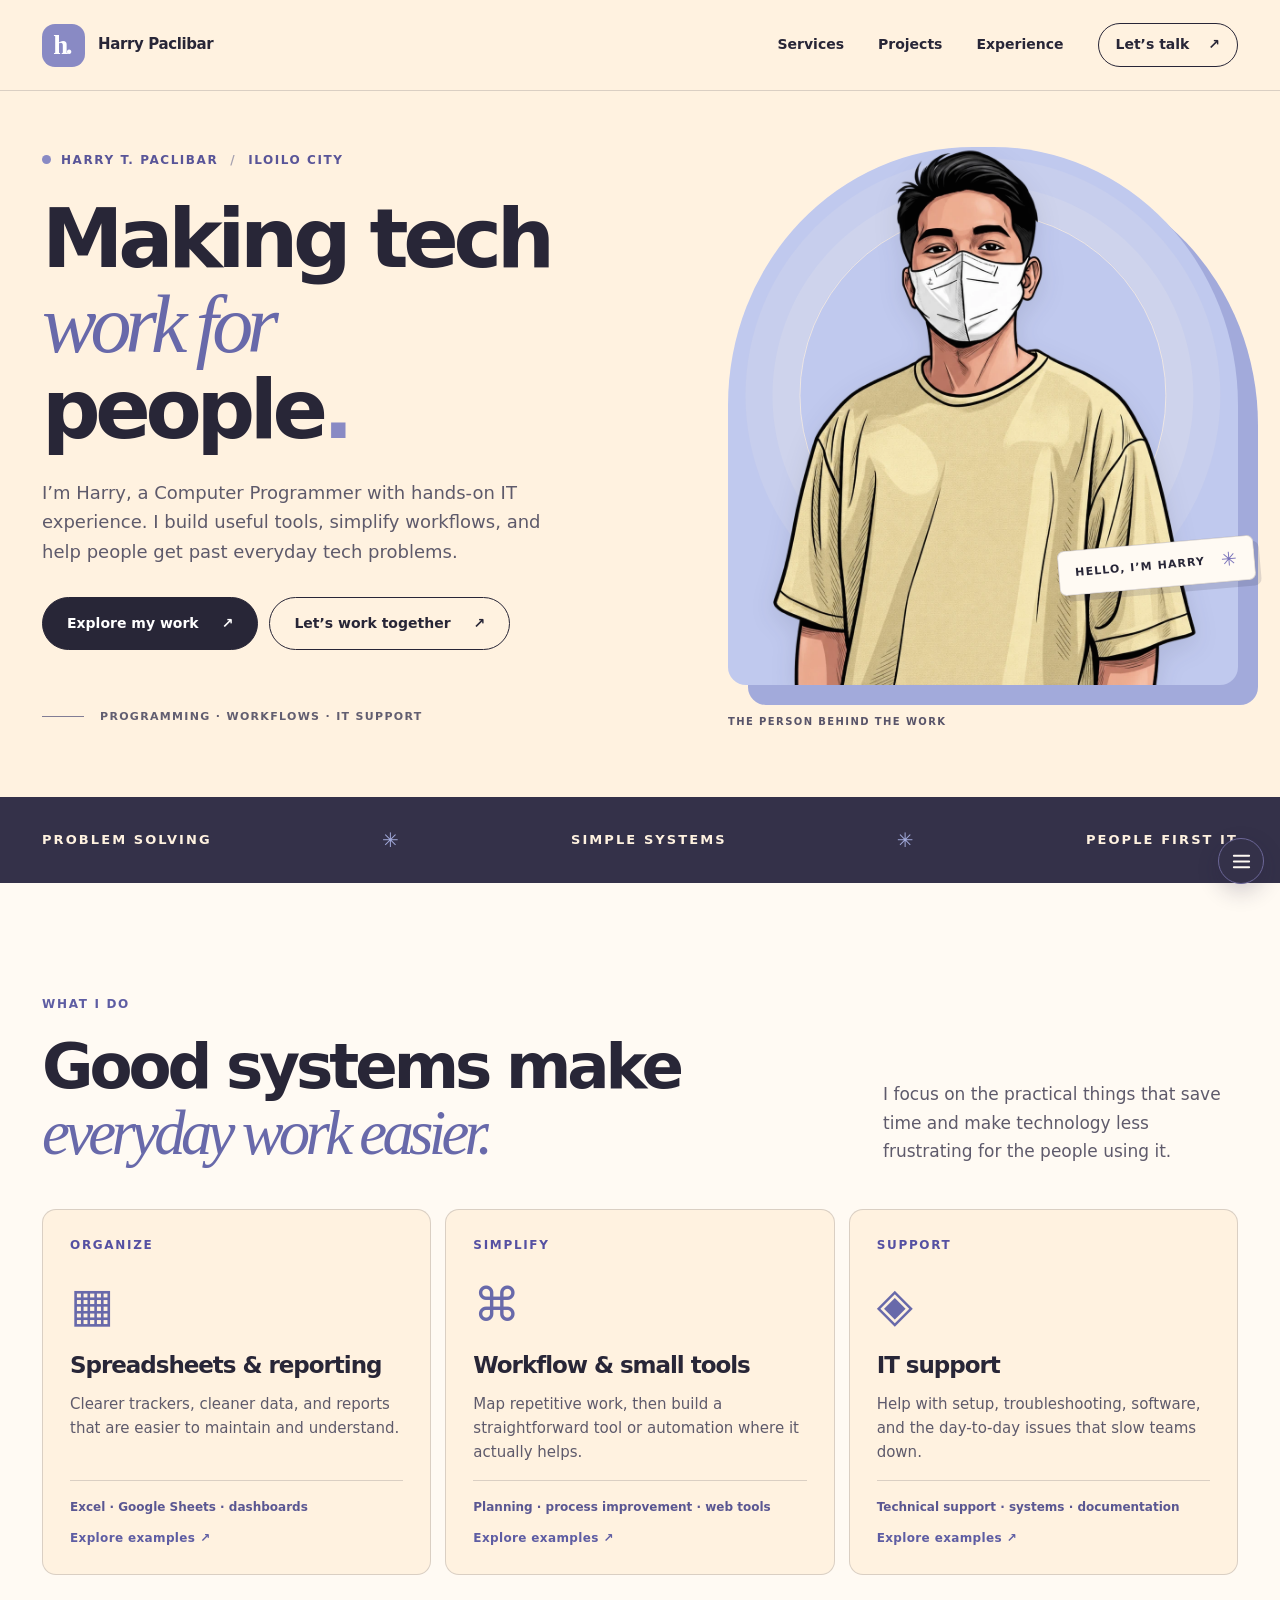
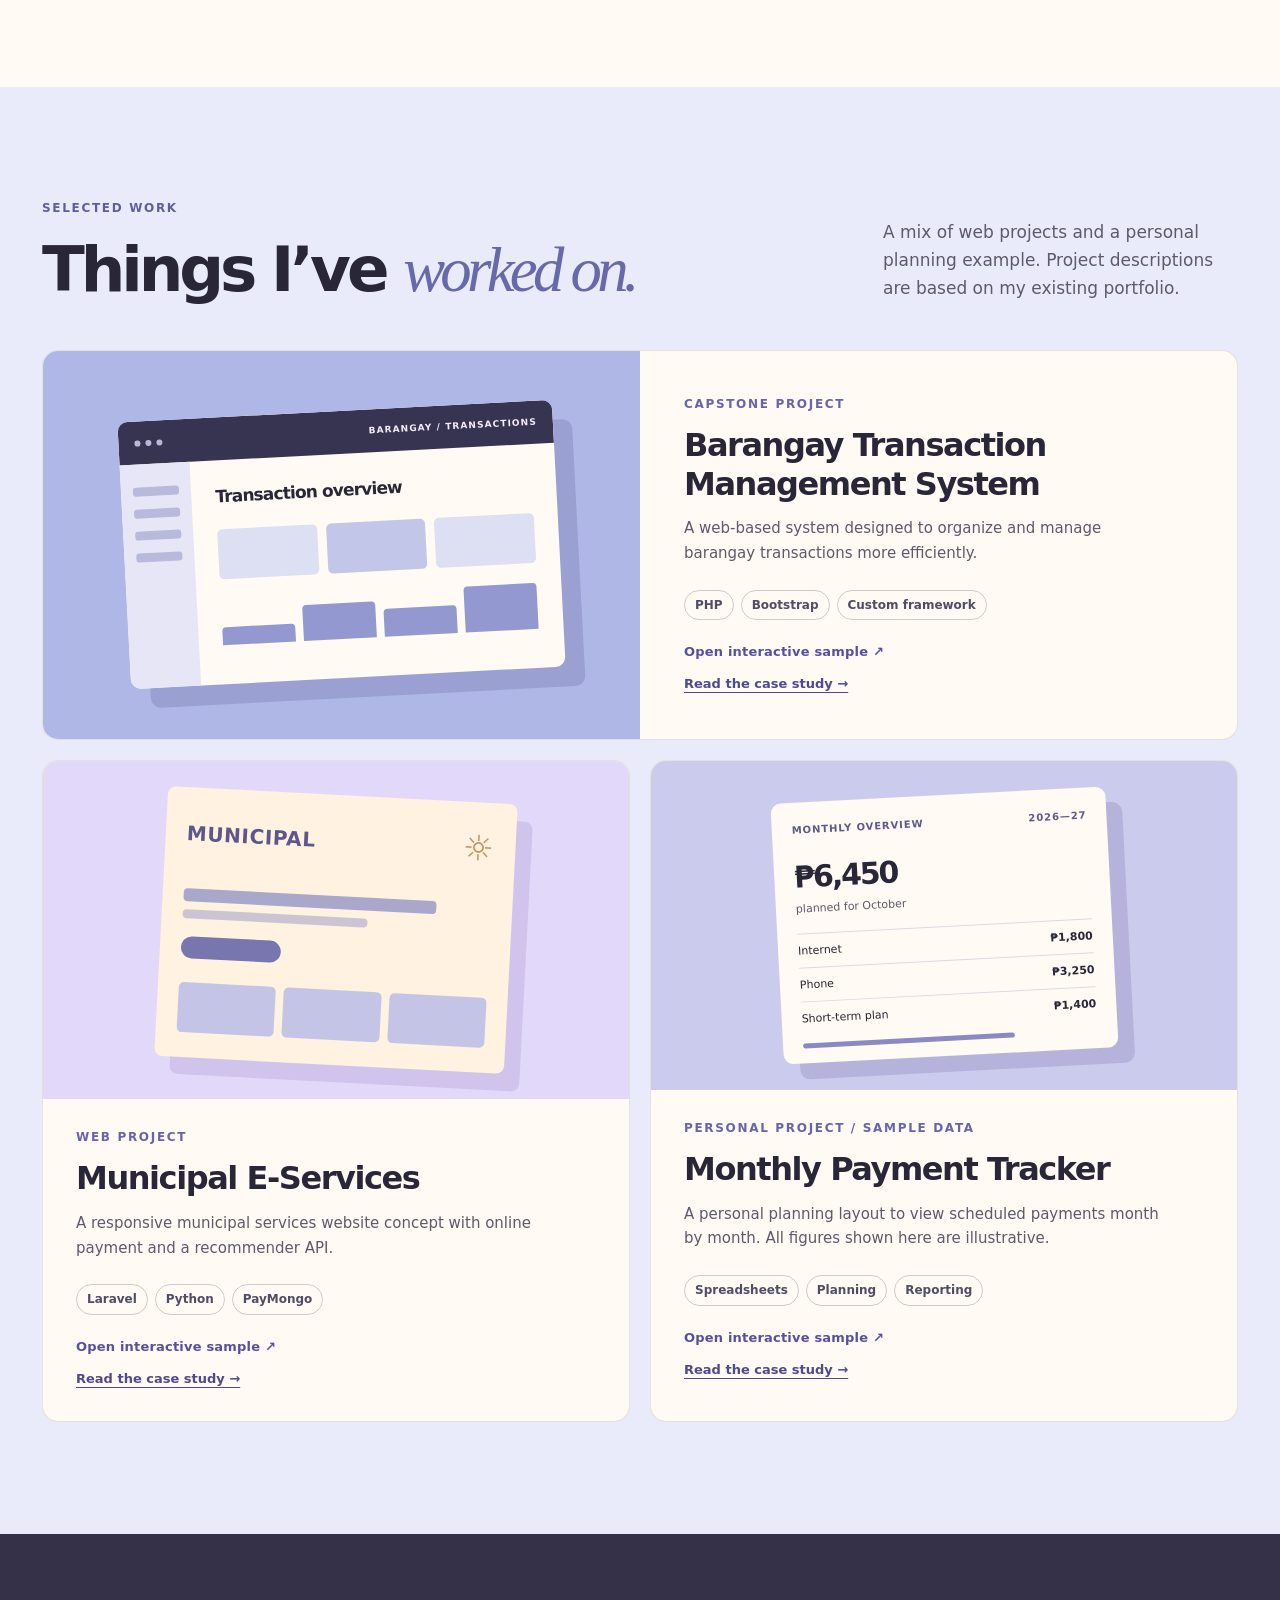
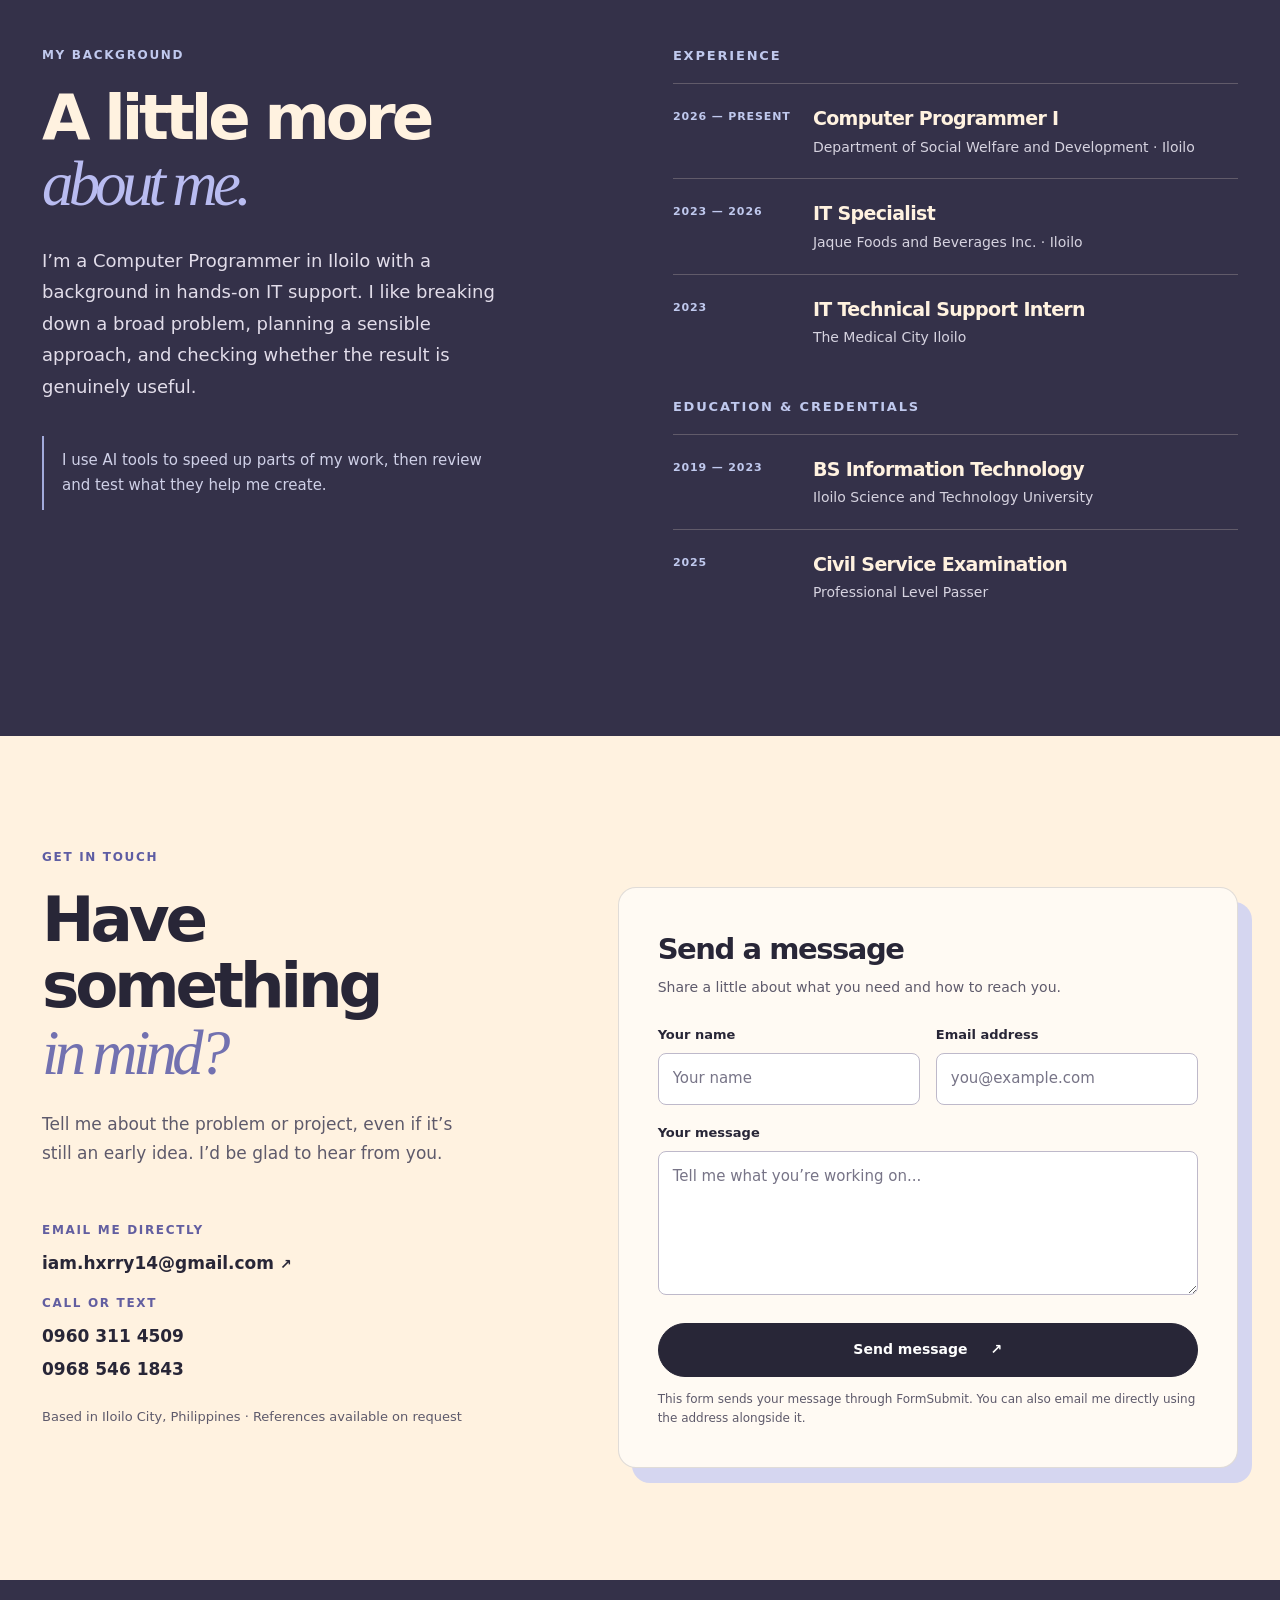
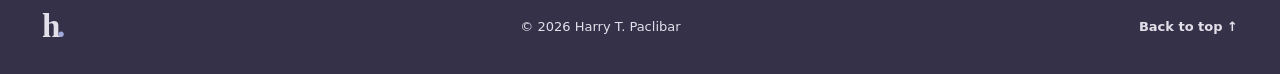
==== commit 7836bcfa: "Portfolio 4.2 Pages Navigation and Removal of Numbers" ====
--- a/index.html
+++ b/index.html
@@ -37,6 +37,22 @@
       </nav>
     </div>
   </header>
+  <nav class="page-rail" aria-label="Quick page navigation">
+    <div class="page-rail-links" id="page-rail-links" hidden>
+      <span class="page-rail-heading">JUMP TO</span>
+      <a href="#top">Top</a>
+      <a href="#services">Services</a>
+      <a href="#projects">Projects</a>
+      <a href="#experience">Experience</a>
+      <a href="#contact">Contact</a>
+    </div>
+    <button class="page-rail-toggle" type="button" aria-label="Open page navigation" aria-controls="page-rail-links" aria-expanded="false">
+      <svg viewBox="0 0 24 24" width="23" height="23" aria-hidden="true" focusable="false"><path d="M4 6h16M4 12h16M4 18h16" fill="none" stroke="currentColor" stroke-width="2" stroke-linecap="round"/></svg>
+    </button>
+    <a class="page-rail-top" href="#top" aria-label="Back to top" hidden>
+      <svg viewBox="0 0 24 24" width="22" height="22" aria-hidden="true" focusable="false"><path d="m5 14 7-7 7 7M12 7v12" fill="none" stroke="currentColor" stroke-width="2" stroke-linecap="round" stroke-linejoin="round"/></svg>
+    </a>
+  </nav>
   <main id="main">
     <section class="hero container" aria-labelledby="hero-title">
       <div class="hero-copy">
@@ -49,33 +65,33 @@
       <div class="hero-art">
         <div class="portrait-frame"><span class="portrait-halo" aria-hidden="true"></span><img src="assets/harry-portrait-cutout.webp" alt="Illustrated portrait of Harry wearing a face mask" width="1254" height="1254" fetchpriority="high"></div>
         <div class="portrait-tag" aria-hidden="true">HELLO, I’M HARRY <span>✳</span></div>
-        <div class="portrait-caption"><span>THE PERSON BEHIND THE WORK</span><span>01 / 04</span></div>
+        <div class="portrait-caption"><span>THE PERSON BEHIND THE WORK</span></div>
       </div>
     </section>
 
     <section class="intro-band" aria-label="What I focus on"><div class="container band-inner"><span>PROBLEM SOLVING</span><span class="band-symbol" aria-hidden="true">✳</span><span>SIMPLE SYSTEMS</span><span class="band-symbol" aria-hidden="true">✳</span><span>PEOPLE FIRST IT</span></div></section>
 
     <section class="section services" id="services" aria-labelledby="services-title"><div class="container">
-      <div class="section-heading"><div><p class="section-label">01 / WHAT I DO</p><h2 id="services-title">Good systems make<br><em>everyday work easier.</em></h2></div><p>I focus on the practical things that save time and make technology less frustrating for the people using it.</p></div>
+      <div class="section-heading"><div><p class="section-label">WHAT I DO</p><h2 id="services-title">Good systems make<br><em>everyday work easier.</em></h2></div><p>I focus on the practical things that save time and make technology less frustrating for the people using it.</p></div>
       <div class="services-grid">
-        <article class="service-card"><span class="card-index">01 / ORGANIZE</span><div class="service-glyph" aria-hidden="true">▦</div><h3>Spreadsheets & reporting</h3><p>Clearer trackers, cleaner data, and reports that are easier to maintain and understand.</p><p class="card-tags">Excel · Google Sheets · dashboards</p><a class="service-card-link" href="#contact" data-service="sheets" aria-label="Explore spreadsheets and reporting"></a><span class="card-action" aria-hidden="true">Explore examples ↗</span></article>
-        <article class="service-card"><span class="card-index">02 / SIMPLIFY</span><div class="service-glyph" aria-hidden="true">⌘</div><h3>Workflow & small tools</h3><p>Map repetitive work, then build a straightforward tool or automation where it actually helps.</p><p class="card-tags">Planning · process improvement · web tools</p><a class="service-card-link" href="#contact" data-service="workflow" aria-label="Explore workflow and small tools"></a><span class="card-action" aria-hidden="true">Explore examples ↗</span></article>
-        <article class="service-card"><span class="card-index">03 / SUPPORT</span><div class="service-glyph" aria-hidden="true">◈</div><h3>IT support</h3><p>Help with setup, troubleshooting, software, and the day-to-day issues that slow teams down.</p><p class="card-tags">Technical support · systems · documentation</p><a class="service-card-link" href="#contact" data-service="support" aria-label="Explore IT support"></a><span class="card-action" aria-hidden="true">Explore examples ↗</span></article>
+        <article class="service-card"><span class="card-index">ORGANIZE</span><div class="service-glyph" aria-hidden="true">▦</div><h3>Spreadsheets & reporting</h3><p>Clearer trackers, cleaner data, and reports that are easier to maintain and understand.</p><p class="card-tags">Excel · Google Sheets · dashboards</p><a class="service-card-link" href="#contact" data-service="sheets" aria-label="Explore spreadsheets and reporting"></a><span class="card-action" aria-hidden="true">Explore examples ↗</span></article>
+        <article class="service-card"><span class="card-index">SIMPLIFY</span><div class="service-glyph" aria-hidden="true">⌘</div><h3>Workflow & small tools</h3><p>Map repetitive work, then build a straightforward tool or automation where it actually helps.</p><p class="card-tags">Planning · process improvement · web tools</p><a class="service-card-link" href="#contact" data-service="workflow" aria-label="Explore workflow and small tools"></a><span class="card-action" aria-hidden="true">Explore examples ↗</span></article>
+        <article class="service-card"><span class="card-index">SUPPORT</span><div class="service-glyph" aria-hidden="true">◈</div><h3>IT support</h3><p>Help with setup, troubleshooting, software, and the day-to-day issues that slow teams down.</p><p class="card-tags">Technical support · systems · documentation</p><a class="service-card-link" href="#contact" data-service="support" aria-label="Explore IT support"></a><span class="card-action" aria-hidden="true">Explore examples ↗</span></article>
       </div>
     </div></section>
 
     <section class="section projects" id="projects" aria-labelledby="projects-title"><div class="container">
-      <div class="section-heading projects-heading"><div><p class="section-label">02 / SELECTED WORK</p><h2 id="projects-title">Things I’ve <em>worked on.</em></h2></div><p>A mix of web projects and a personal planning example. Project descriptions are based on my existing portfolio.</p></div>
+      <div class="section-heading projects-heading"><div><p class="section-label">SELECTED WORK</p><h2 id="projects-title">Things I’ve <em>worked on.</em></h2></div><p>A mix of web projects and a personal planning example. Project descriptions are based on my existing portfolio.</p></div>
       <div class="project-grid">
-        <article class="project-card feature-project"><div class="project-visual visual-barangay" aria-hidden="true"><div class="mock-window"><div class="mock-top"><span class="mock-dots"><i></i><i></i><i></i></span><span>BARANGAY / TRANSACTIONS</span></div><div class="mock-body"><div class="mock-sidebar"><b></b><b></b><b></b><b></b></div><div class="mock-main"><span>Transaction overview</span><div class="mock-stat-row"><b></b><b></b><b></b></div><div class="mock-bars"><i></i><i></i><i></i><i></i></div></div></div></div></div><div class="project-details"><p class="project-type">01 · CAPSTONE PROJECT</p><h3>Barangay Transaction Management System</h3><p>A web-based system designed to organize and manage barangay transactions more efficiently.</p><div class="chip-list"><span>PHP</span><span>Bootstrap</span><span>Custom framework</span></div><span class="project-action" aria-hidden="true">Open interactive sample ↗</span><a class="case-study-link" href="case-studies/barangay.html">Read the case study →</a></div><a class="project-card-link" href="#contact" data-project="barangay" aria-label="Open Barangay Transaction Management sample"></a></article>
-        <article class="project-card"><div class="project-visual visual-municipal" aria-hidden="true"><div class="town-panel"><div class="town-top">MUNICIPAL <span>☼</span></div><div class="town-lines"><b></b><b></b></div><div class="town-button"></div><div class="town-cards"><i></i><i></i><i></i></div></div></div><div class="project-details"><p class="project-type">02 · WEB PROJECT</p><h3>Municipal E-Services</h3><p>A responsive municipal services website concept with online payment and a recommender API.</p><div class="chip-list"><span>Laravel</span><span>Python</span><span>PayMongo</span></div><span class="project-action" aria-hidden="true">Open interactive sample ↗</span><a class="case-study-link" href="case-studies/municipal.html">Read the case study →</a></div><a class="project-card-link" href="#contact" data-project="municipal" aria-label="Open Municipal E-Services sample"></a></article>
-        <article class="project-card"><div class="project-visual visual-tracker" aria-hidden="true"><div class="tracker-panel"><div class="tracker-head"><span>Monthly overview</span><span>2026—27</span></div><div class="tracker-sum">₱6,450 <small>planned for October</small></div><div class="tracker-row"><span>Internet</span><b>₱1,800</b></div><div class="tracker-row"><span>Phone</span><b>₱3,250</b></div><div class="tracker-row"><span>Short-term plan</span><b>₱1,400</b></div><div class="tracker-bottom"></div></div></div><div class="project-details"><p class="project-type">03 · PERSONAL PROJECT / SAMPLE DATA</p><h3>Monthly Payment Tracker</h3><p>A personal planning layout to view scheduled payments month by month. All figures shown here are illustrative.</p><div class="chip-list"><span>Spreadsheets</span><span>Planning</span><span>Reporting</span></div><span class="project-action" aria-hidden="true">Open interactive sample ↗</span><a class="case-study-link" href="case-studies/tracker.html">Read the case study →</a></div><a class="project-card-link" href="#contact" data-project="tracker" aria-label="Open Monthly Payment Tracker sample"></a></article>
+        <article class="project-card feature-project"><div class="project-visual visual-barangay" aria-hidden="true"><div class="mock-window"><div class="mock-top"><span class="mock-dots"><i></i><i></i><i></i></span><span>BARANGAY / TRANSACTIONS</span></div><div class="mock-body"><div class="mock-sidebar"><b></b><b></b><b></b><b></b></div><div class="mock-main"><span>Transaction overview</span><div class="mock-stat-row"><b></b><b></b><b></b></div><div class="mock-bars"><i></i><i></i><i></i><i></i></div></div></div></div></div><div class="project-details"><p class="project-type">CAPSTONE PROJECT</p><h3>Barangay Transaction Management System</h3><p>A web-based system designed to organize and manage barangay transactions more efficiently.</p><div class="chip-list"><span>PHP</span><span>Bootstrap</span><span>Custom framework</span></div><span class="project-action" aria-hidden="true">Open interactive sample ↗</span><a class="case-study-link" href="case-studies/barangay.html">Read the case study →</a></div><a class="project-card-link" href="#contact" data-project="barangay" aria-label="Open Barangay Transaction Management sample"></a></article>
+        <article class="project-card"><div class="project-visual visual-municipal" aria-hidden="true"><div class="town-panel"><div class="town-top">MUNICIPAL <span>☼</span></div><div class="town-lines"><b></b><b></b></div><div class="town-button"></div><div class="town-cards"><i></i><i></i><i></i></div></div></div><div class="project-details"><p class="project-type">WEB PROJECT</p><h3>Municipal E-Services</h3><p>A responsive municipal services website concept with online payment and a recommender API.</p><div class="chip-list"><span>Laravel</span><span>Python</span><span>PayMongo</span></div><span class="project-action" aria-hidden="true">Open interactive sample ↗</span><a class="case-study-link" href="case-studies/municipal.html">Read the case study →</a></div><a class="project-card-link" href="#contact" data-project="municipal" aria-label="Open Municipal E-Services sample"></a></article>
+        <article class="project-card"><div class="project-visual visual-tracker" aria-hidden="true"><div class="tracker-panel"><div class="tracker-head"><span>Monthly overview</span><span>2026—27</span></div><div class="tracker-sum">₱6,450 <small>planned for October</small></div><div class="tracker-row"><span>Internet</span><b>₱1,800</b></div><div class="tracker-row"><span>Phone</span><b>₱3,250</b></div><div class="tracker-row"><span>Short-term plan</span><b>₱1,400</b></div><div class="tracker-bottom"></div></div></div><div class="project-details"><p class="project-type">PERSONAL PROJECT / SAMPLE DATA</p><h3>Monthly Payment Tracker</h3><p>A personal planning layout to view scheduled payments month by month. All figures shown here are illustrative.</p><div class="chip-list"><span>Spreadsheets</span><span>Planning</span><span>Reporting</span></div><span class="project-action" aria-hidden="true">Open interactive sample ↗</span><a class="case-study-link" href="case-studies/tracker.html">Read the case study →</a></div><a class="project-card-link" href="#contact" data-project="tracker" aria-label="Open Monthly Payment Tracker sample"></a></article>
       </div>
     </div></section>
 
-    <section class="section about" id="experience" aria-labelledby="about-title"><div class="container about-grid"><div class="about-lead"><p class="section-label">03 / MY BACKGROUND</p><h2 id="about-title">A little more<br><em>about me.</em></h2><p>I’m a Computer Programmer in Iloilo with a background in hands-on IT support. I like breaking down a broad problem, planning a sensible approach, and checking whether the result is genuinely useful.</p><div class="about-note">I use AI tools to speed up parts of my work, then review and test what they help me create.</div></div><div class="career"><h3>Experience</h3><div class="career-item"><span>2026 — PRESENT</span><div><h4>Computer Programmer I</h4><p>Department of Social Welfare and Development · Iloilo</p></div></div><div class="career-item"><span>2023 — 2026</span><div><h4>IT Specialist</h4><p>Jaque Foods and Beverages Inc. · Iloilo</p></div></div><div class="career-item"><span>2023</span><div><h4>IT Technical Support Intern</h4><p>The Medical City Iloilo</p></div></div><h3 class="education-heading">Education & credentials</h3><div class="career-item"><span>2019 — 2023</span><div><h4>BS Information Technology</h4><p>Iloilo Science and Technology University</p></div></div><div class="career-item"><span>2025</span><div><h4>Civil Service Examination</h4><p>Professional Level Passer</p></div></div></div></div></section>
+    <section class="section about" id="experience" aria-labelledby="about-title"><div class="container about-grid"><div class="about-lead"><p class="section-label">MY BACKGROUND</p><h2 id="about-title">A little more<br><em>about me.</em></h2><p>I’m a Computer Programmer in Iloilo with a background in hands-on IT support. I like breaking down a broad problem, planning a sensible approach, and checking whether the result is genuinely useful.</p><div class="about-note">I use AI tools to speed up parts of my work, then review and test what they help me create.</div></div><div class="career"><h3>Experience</h3><div class="career-item"><span>2026 — PRESENT</span><div><h4>Computer Programmer I</h4><p>Department of Social Welfare and Development · Iloilo</p></div></div><div class="career-item"><span>2023 — 2026</span><div><h4>IT Specialist</h4><p>Jaque Foods and Beverages Inc. · Iloilo</p></div></div><div class="career-item"><span>2023</span><div><h4>IT Technical Support Intern</h4><p>The Medical City Iloilo</p></div></div><h3 class="education-heading">Education & credentials</h3><div class="career-item"><span>2019 — 2023</span><div><h4>BS Information Technology</h4><p>Iloilo Science and Technology University</p></div></div><div class="career-item"><span>2025</span><div><h4>Civil Service Examination</h4><p>Professional Level Passer</p></div></div></div></div></section>
 
-    <section class="section contact" id="contact" aria-labelledby="contact-title"><div class="container"><p class="section-label">04 / GET IN TOUCH</p><div class="contact-grid"><div class="contact-copy"><h2 id="contact-title">Have something<br><em>in mind?</em></h2><p>Tell me about the problem or project, even if it’s still an early idea. I’d be glad to hear from you.</p><div class="direct-contact"><span>EMAIL ME DIRECTLY</span><a href="mailto:iam.hxrry14@gmail.com">iam.hxrry14@gmail.com <span aria-hidden="true">↗</span></a><span>CALL OR TEXT</span><a href="tel:+639603114509">0960 311 4509</a><a href="tel:+639685461843">0968 546 1843</a><p>Based in Iloilo City, Philippines · References available on request</p></div></div><form class="contact-form" action="https://formsubmit.co/iam.hxrry14@gmail.com" method="POST"><h3>Send a message</h3><p>Share a little about what you need and how to reach you.</p><input type="hidden" name="_subject" value="New inquiry from Harry Paclibar portfolio"><input type="text" name="_honey" tabindex="-1" autocomplete="off" class="honey-field" aria-hidden="true"><div class="form-row"><div class="field"><label for="contact-name">Your name</label><input id="contact-name" name="name" type="text" placeholder="Your name" autocomplete="name" maxlength="100" required></div><div class="field"><label for="contact-email">Email address</label><input id="contact-email" name="email" type="email" placeholder="you@example.com" autocomplete="email" maxlength="254" required></div></div><div class="field"><label for="contact-message">Your message</label><textarea id="contact-message" name="message" rows="5" placeholder="Tell me what you’re working on..." minlength="10" maxlength="4000" required></textarea></div><button class="button button-dark submit-button" type="submit">Send message <span aria-hidden="true">↗</span></button><p class="form-note">This form sends your message through FormSubmit. You can also email me directly using the address alongside it.</p></form></div></div></section>
+    <section class="section contact" id="contact" aria-labelledby="contact-title"><div class="container"><p class="section-label">GET IN TOUCH</p><div class="contact-grid"><div class="contact-copy"><h2 id="contact-title">Have something<br><em>in mind?</em></h2><p>Tell me about the problem or project, even if it’s still an early idea. I’d be glad to hear from you.</p><div class="direct-contact"><span>EMAIL ME DIRECTLY</span><a href="mailto:iam.hxrry14@gmail.com">iam.hxrry14@gmail.com <span aria-hidden="true">↗</span></a><span>CALL OR TEXT</span><a href="tel:+639603114509">0960 311 4509</a><a href="tel:+639685461843">0968 546 1843</a><p>Based in Iloilo City, Philippines · References available on request</p></div></div><form class="contact-form" action="https://formsubmit.co/iam.hxrry14@gmail.com" method="POST"><h3>Send a message</h3><p>Share a little about what you need and how to reach you.</p><input type="hidden" name="_subject" value="New inquiry from Harry Paclibar portfolio"><input type="text" name="_honey" tabindex="-1" autocomplete="off" class="honey-field" aria-hidden="true"><div class="form-row"><div class="field"><label for="contact-name">Your name</label><input id="contact-name" name="name" type="text" placeholder="Your name" autocomplete="name" maxlength="100" required></div><div class="field"><label for="contact-email">Email address</label><input id="contact-email" name="email" type="email" placeholder="you@example.com" autocomplete="email" maxlength="254" required></div></div><div class="field"><label for="contact-message">Your message</label><textarea id="contact-message" name="message" rows="5" placeholder="Tell me what you’re working on..." minlength="10" maxlength="4000" required></textarea></div><button class="button button-dark submit-button" type="submit">Send message <span aria-hidden="true">↗</span></button><p class="form-note">This form sends your message through FormSubmit. You can also email me directly using the address alongside it.</p></form></div></div></section>
   </main>
   <dialog class="project-dialog" id="project-dialog" aria-labelledby="project-dialog-title" aria-describedby="project-dialog-intro">
     <div class="project-dialog-inner">
--- a/styles.css
+++ b/styles.css
@@ -44,3 +44,18 @@
 @media(max-width:1050px){.hero{gap:34px;grid-template-columns:minmax(0,1.05fr) minmax(330px,.95fr)}.hero h1{font-size:clamp(3.45rem,6.1vw,5.5rem)}.portrait-frame{height:clamp(420px,46vw,510px)}}
 @media(max-width:760px){.hero{grid-template-columns:1fr;min-height:0;padding-block:56px 80px;gap:44px}.hero h1{font-size:clamp(3.8rem,10vw,5.6rem)}.hero-bottom{margin-top:35px}.hero-art{justify-self:center;width:min(100% - 30px,470px)}.portrait-frame{height:clamp(400px,100vw,510px)}}
 @media(max-width:440px){.hero{padding-top:46px;gap:38px}.hero-kicker{font-size:10px;letter-spacing:.085em;gap:7px;margin-bottom:22px}.hero h1{font-size:clamp(3.28rem,12.3vw,4.1rem)}.hero-intro{font-size:16px}.hero-actions .button{width:100%}.hero-bottom{margin-top:31px;gap:11px}.hero-bottom-line{width:23px}.hero-bottom p{font-size:9px;letter-spacing:.07em}.hero-art{width:calc(100% - 22px)}.portrait-frame{height:clamp(345px,100vw,425px);box-shadow:12px 12px 0 #a2aadb}.portrait-tag{right:-10px;padding:9px 11px;font-size:9px}.portrait-caption{font-size:9px;padding-top:22px}}
+
+/* Quick navigation stays reachable as visitors move through the homepage. */
+.page-rail{position:fixed;z-index:20;right:calc(16px + env(safe-area-inset-right,0px));bottom:calc(16px + env(safe-area-inset-bottom,0px));display:flex;align-items:center;gap:8px}
+.page-rail-toggle,.page-rail-top{display:flex;align-items:center;justify-content:center;width:46px;height:46px;border:1px solid #6c6798;border-radius:999px;background:var(--deep);color:#fffaf3;box-shadow:0 8px 22px rgba(36,32,58,.2);text-decoration:none;transition:transform .2s,background .2s}
+.page-rail-toggle{padding:0}
+.page-rail-toggle:hover,.page-rail-top:hover{background:#55518c;transform:translateY(-2px)}
+.page-rail-toggle[aria-expanded="true"]{background:#595493}
+.page-rail-top[hidden],.page-rail-links[hidden]{display:none}
+.page-rail-links{position:absolute;right:0;bottom:calc(100% + 12px);width:188px;max-height:calc(100dvh - 110px);overflow-y:auto;padding:10px;border:1px solid #c0b9dc;border-radius:16px;background:var(--paper);box-shadow:0 16px 36px rgba(36,32,58,.22)}
+.page-rail-heading{display:block;padding:8px 11px 7px;color:#595493;font-size:10px;font-weight:850;letter-spacing:.14em}
+.page-rail-links a{display:block;padding:10px 11px;border-radius:8px;color:var(--ink);font-size:14px;font-weight:700;text-decoration:none}
+.page-rail-links a:hover,.page-rail-links a:focus-visible{background:#e8e8f7}
+.page-rail-links a[aria-current="location"]{background:#dddff4;color:#37316d}
+@media(max-width:760px){.page-rail{right:calc(12px + env(safe-area-inset-right,0px));bottom:calc(12px + env(safe-area-inset-bottom,0px))}.page-rail-links{bottom:calc(100% + 10px)}}
+@media(prefers-reduced-motion:reduce){.page-rail-toggle,.page-rail-top{transition:none}}
